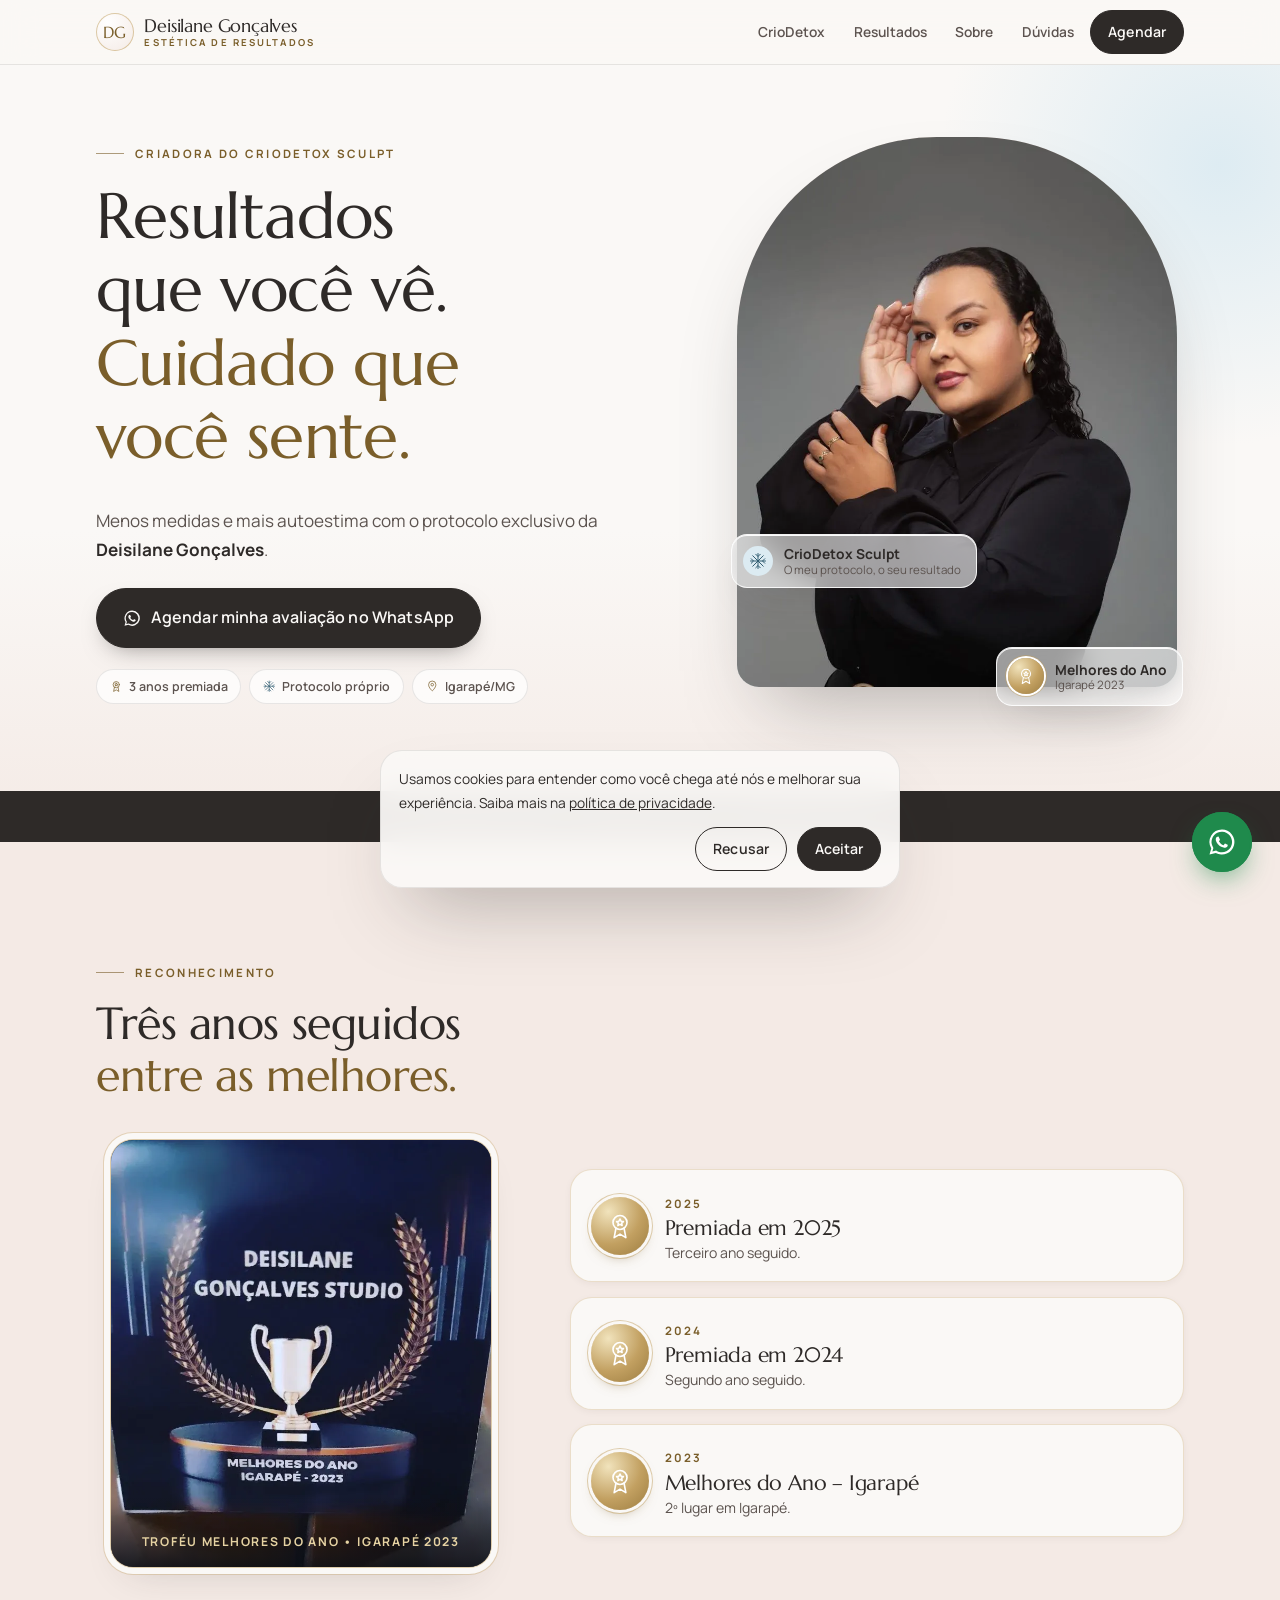
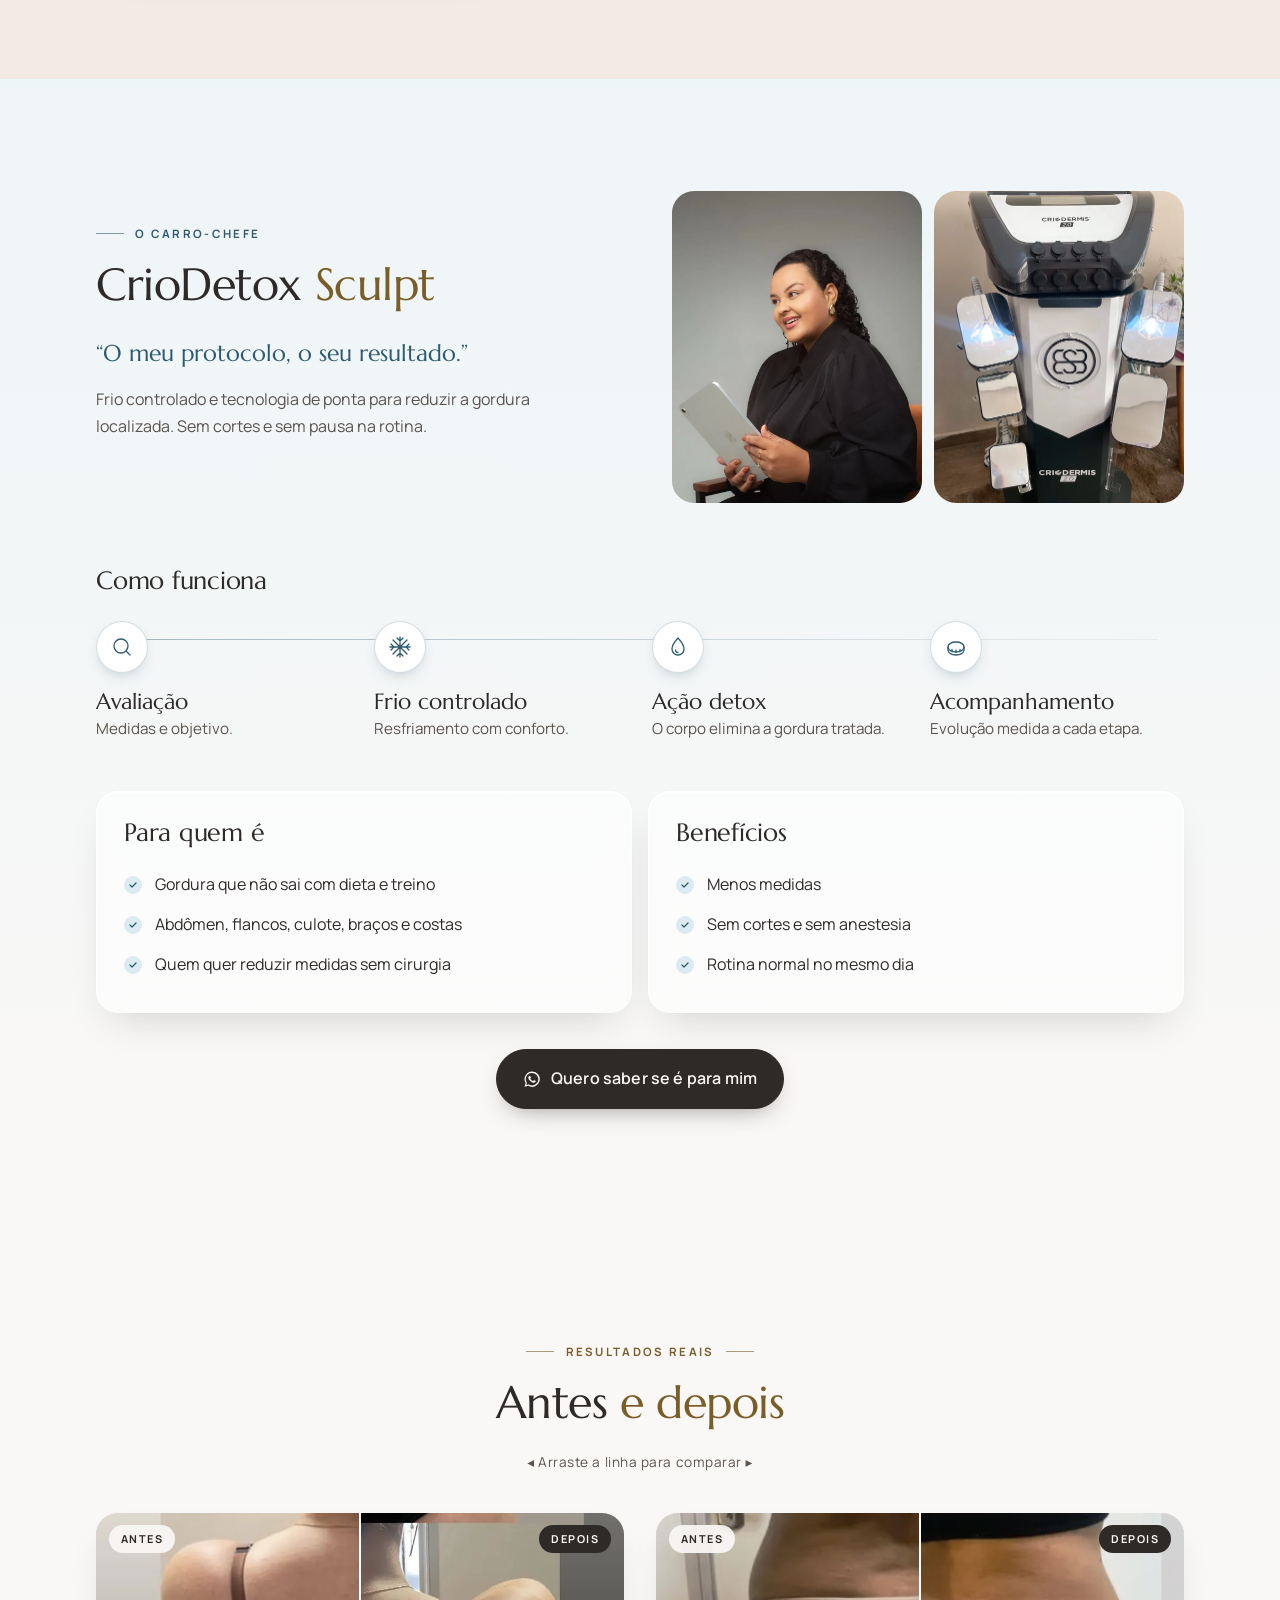
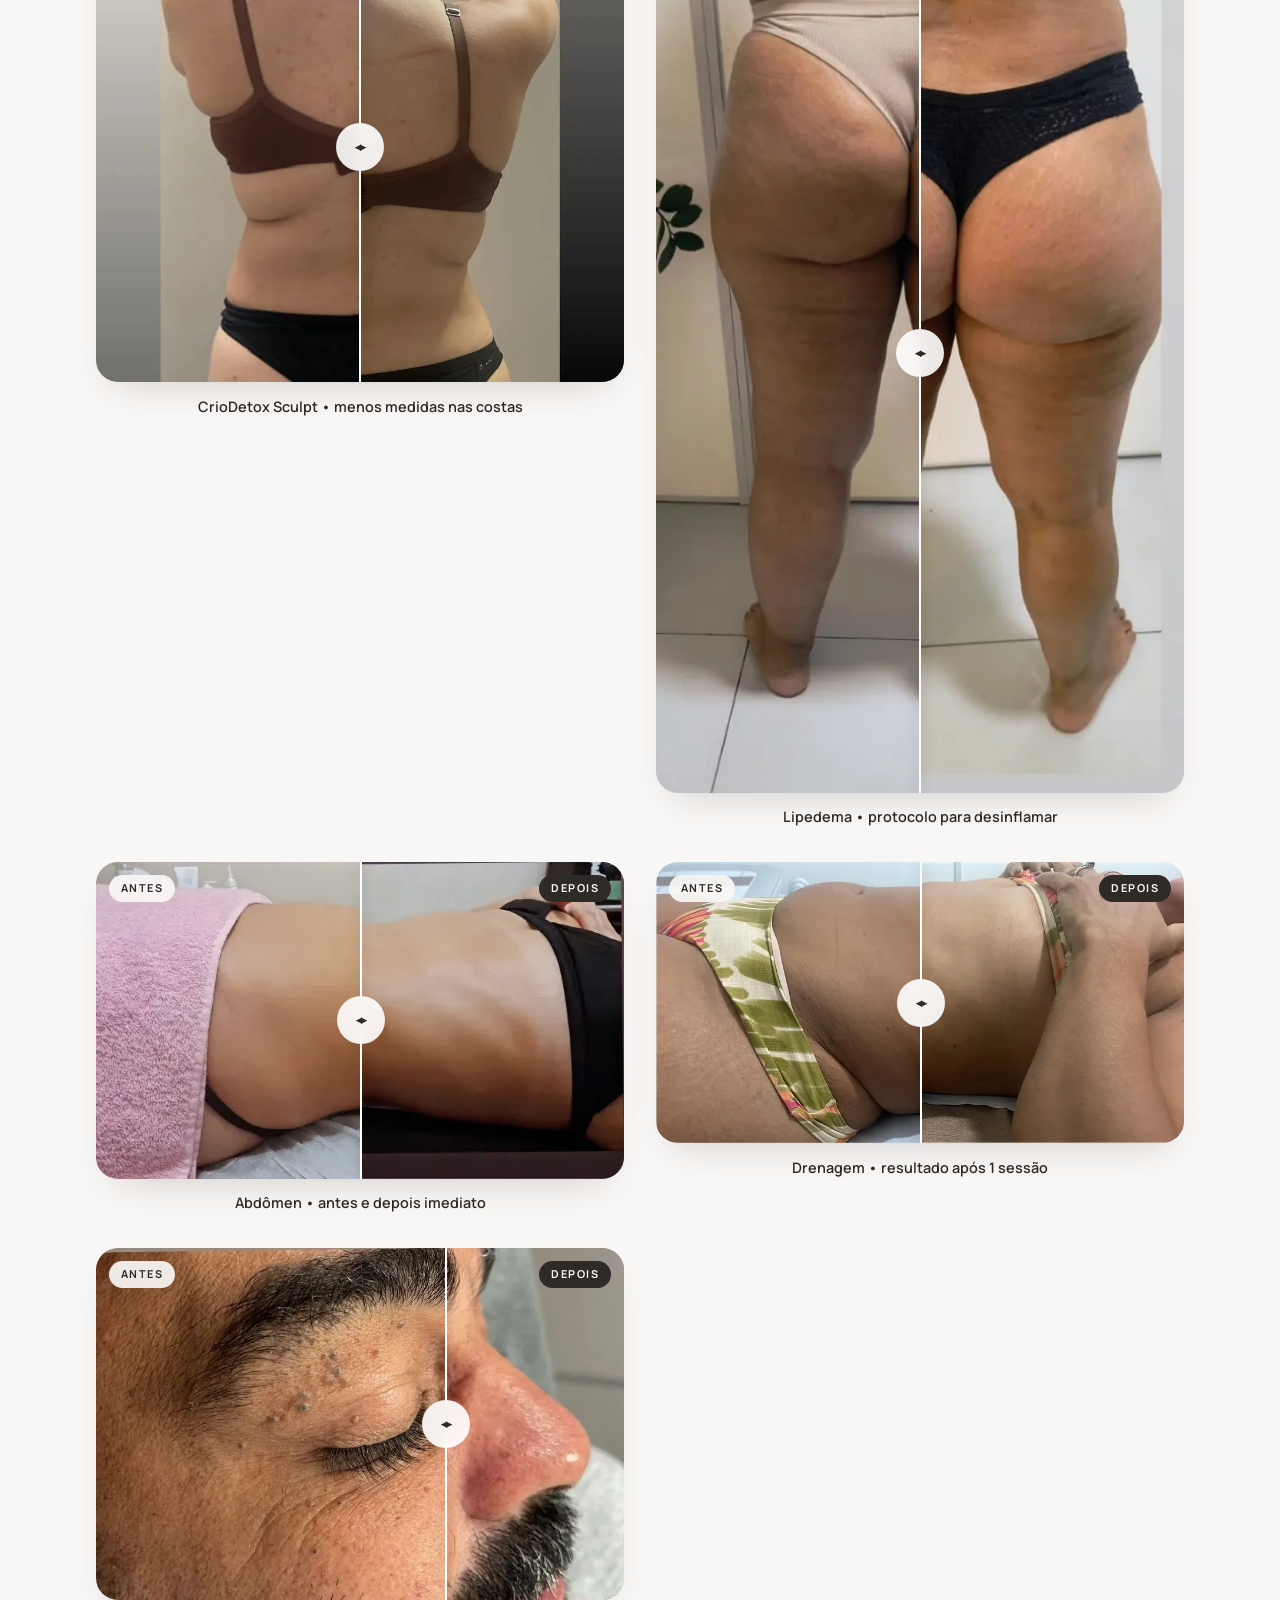
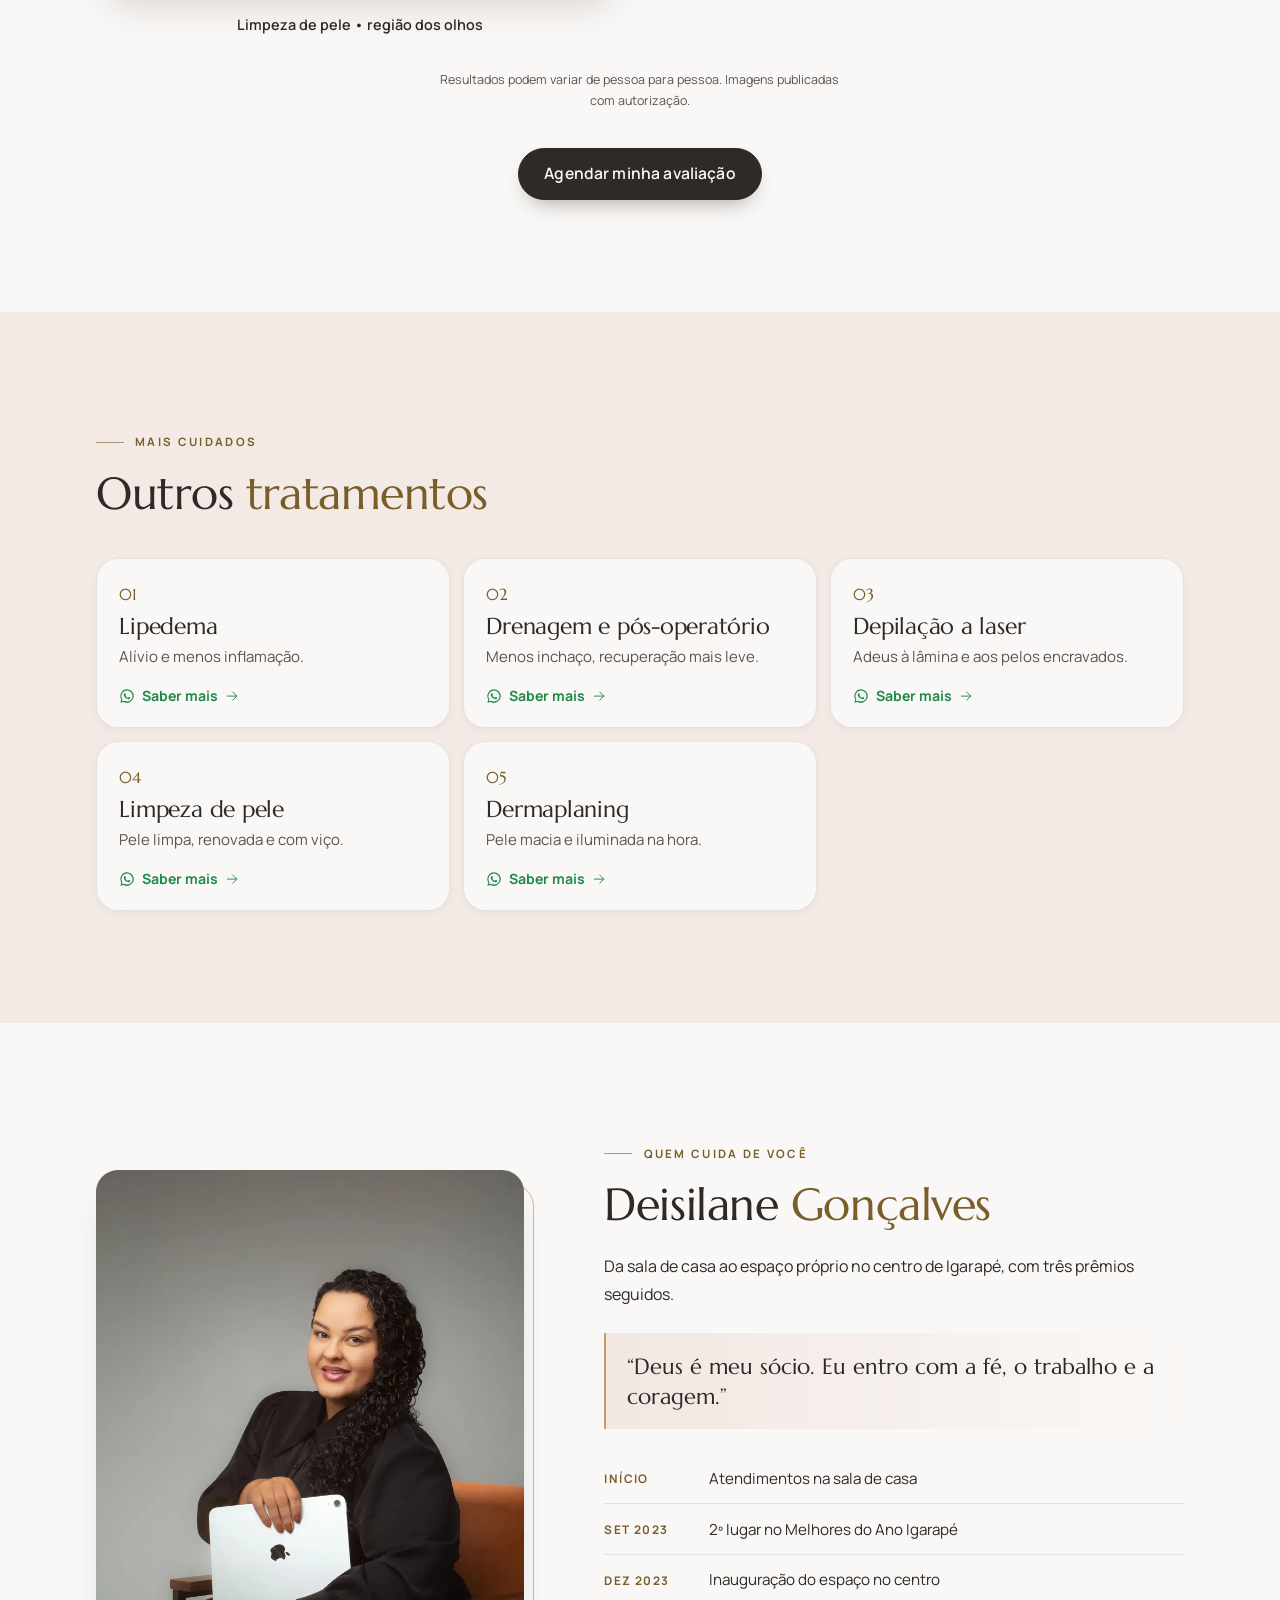
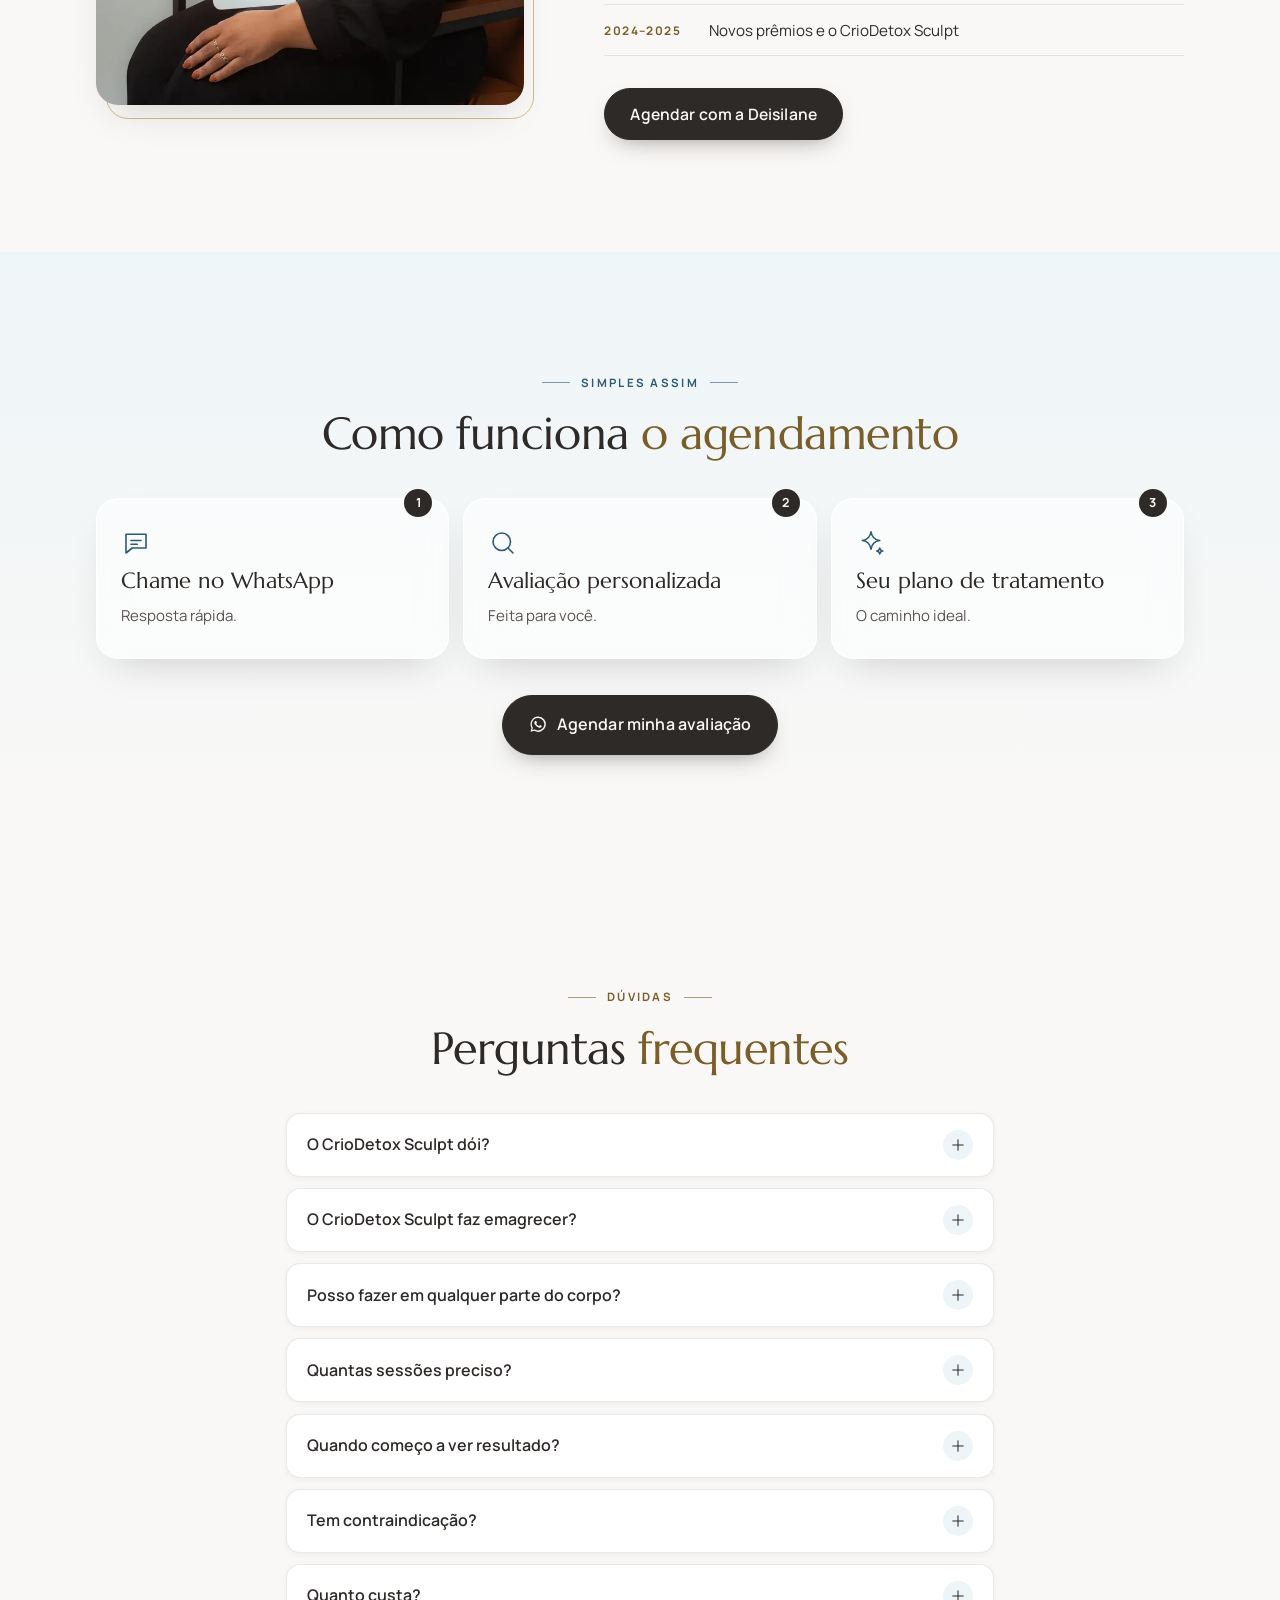
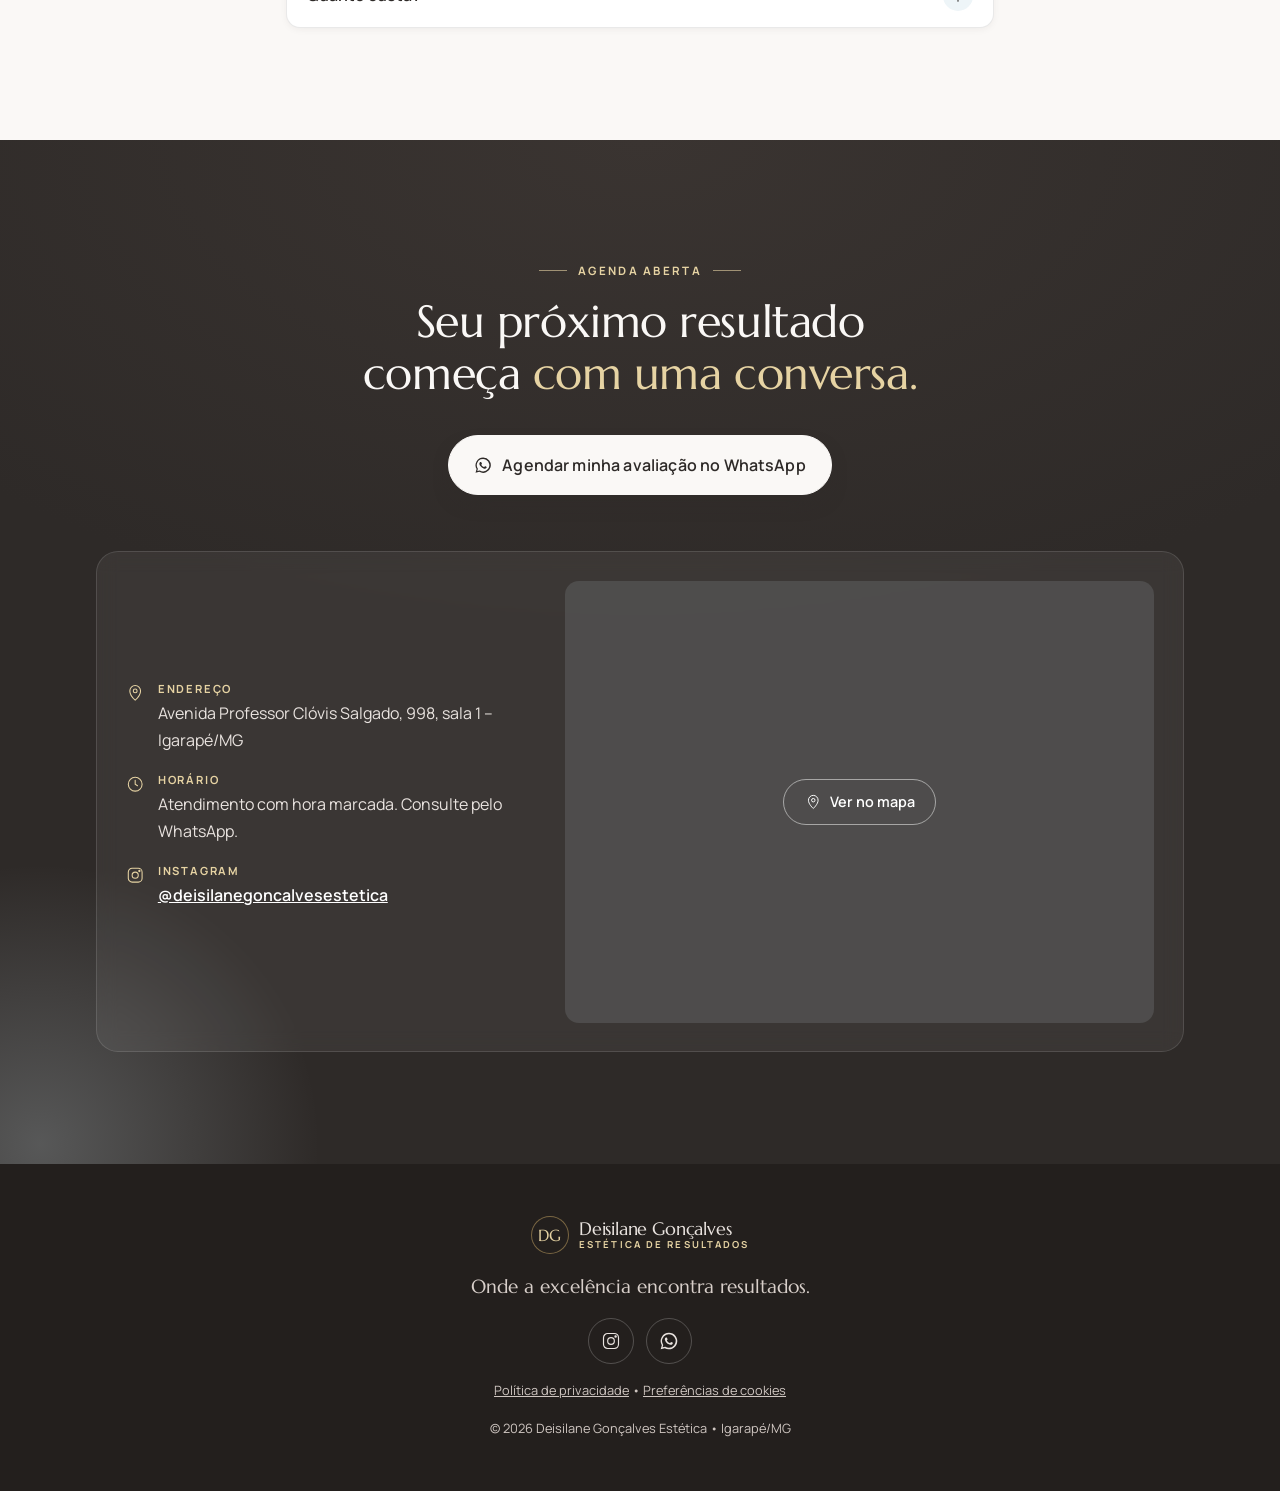
==== index.html @ 3ce6244d "Remove o título Dra. e deixa só o nome Co-Authored-By: Claude Opus 5.5 <noreply@anthropic.com>" ====
<!doctype html>
<html lang="pt-BR">
<head>
  <meta charset="utf-8">
  <meta name="viewport" content="width=device-width, initial-scale=1, viewport-fit=cover">
  <title>Deisilane Gonçalves | Estética em Igarapé/MG – CrioDetox Sculpt</title>
  <meta name="description" content="CrioDetox Sculpt em Igarapé/MG: redução de medidas e gordura localizada com a Deisilane Gonçalves, criadora do protocolo e premiada em 2023, 2024 e 2025. Agende sua avaliação pelo WhatsApp.">
  <meta name="theme-color" content="#FAF8F6">
  <link rel="canonical" href="https://davidv1010.github.io/site-dra-deisilane-goncalves/">

  <!-- Open Graph (prévia no Instagram/WhatsApp) -->
  <meta property="og:type" content="website">
  <meta property="og:locale" content="pt_BR">
  <meta property="og:site_name" content="Deisilane Gonçalves | Estética de Resultados">
  <meta property="og:title" content="Deisilane Gonçalves | Estética de Resultados">
  <meta property="og:description" content="Onde a excelência encontra resultados. Criadora do CrioDetox Sculpt, premiada em 2023, 2024 e 2025. Atendimento em Igarapé/MG.">
  <meta property="og:url" content="https://davidv1010.github.io/site-dra-deisilane-goncalves/">
  <meta property="og:image" content="https://davidv1010.github.io/site-dra-deisilane-goncalves/assets/img/og-image.jpg">
  <meta property="og:image:width" content="1200">
  <meta property="og:image:height" content="630">
  <meta name="twitter:card" content="summary_large_image">

  <link rel="icon" href="assets/img/favicon.svg" type="image/svg+xml">
  <link rel="preload" as="image" href="assets/img/dra-deisilane-hero.webp?v=2" fetchpriority="high">

  <link rel="preconnect" href="https://fonts.googleapis.com">
  <link rel="preconnect" href="https://fonts.gstatic.com" crossorigin>
  <link href="https://fonts.googleapis.com/css2?family=Marcellus&family=Manrope:wght@400;500;600;700&display=swap" rel="stylesheet">
  <link rel="stylesheet" href="assets/css/style.css?v=9">

  <!-- Schema local (confirme CEP e horário) -->
  <script type="application/ld+json">
  {
    "@context": "https://schema.org",
    "@type": "BeautySalon",
    "name": "Deisilane Gonçalves | Estética de Resultados",
    "description": "Onde a excelência encontra resultados. Estética corporal e facial em Igarapé/MG, criadora do protocolo CrioDetox Sculpt para gordura localizada e redução de medidas.",
    "url": "https://davidv1010.github.io/site-dra-deisilane-goncalves/",
    "image": "https://davidv1010.github.io/site-dra-deisilane-goncalves/assets/img/og-image.jpg",
    "telephone": "+55-31-99236-3511",
    "priceRange": "$$",
    "address": {
      "@type": "PostalAddress",
      "streetAddress": "Avenida Professor Clóvis Salgado, 998, sala 1",
      "addressLocality": "Igarapé",
      "addressRegion": "MG",
      "postalCode": "[00000-000]",
      "addressCountry": "BR"
    },
    "openingHoursSpecification": [
      { "@type": "OpeningHoursSpecification", "dayOfWeek": ["Monday","Tuesday","Wednesday","Thursday","Friday"], "opens": "09:00", "closes": "19:00" },
      { "@type": "OpeningHoursSpecification", "dayOfWeek": "Saturday", "opens": "09:00", "closes": "13:00" }
    ],
    "award": ["Melhores do Ano Igarapé 2023 – 2º lugar"],
    "founder": { "@type": "Person", "name": "Deisilane Gonçalves" },
    "sameAs": ["https://www.instagram.com/deisilanegoncalvesestetica/"]
  }
  </script>

  <script src="assets/js/config.js?v=9" defer></script>
  <script src="assets/js/main.js?v=9" defer></script>
  <script src="assets/js/motion.js?v=9" defer></script>
</head>
<body>
<a class="skip" href="#conteudo">Pular para o conteúdo</a>

<header class="topbar">
  <div class="wrap topbar__in">
    <a href="#topo" class="logo" aria-label="Deisilane Gonçalves, início">
      <span class="logo__mark" aria-hidden="true">DG</span>
      <span class="logo__txt">
        <span class="logo__name">Deisilane Gonçalves</span>
        <span class="logo__tag">Estética de Resultados</span>
      </span>
    </a>
    <nav class="topnav" aria-label="Seções">
      <a href="#criodetox">CrioDetox</a>
      <a href="#resultados">Resultados</a>
      <a href="#sobre">Sobre</a>
      <a href="#faq">Dúvidas</a>
    </nav>
    <a class="btn btn--sm" href="#" data-wa="hero">Agendar</a>
  </div>
</header>

<main id="conteudo">

  <!-- 1. HERO -->
  <section class="hero" id="topo">
    <div class="frost-glow" aria-hidden="true"></div>
    <div class="sparkles" aria-hidden="true"><i></i><i></i><i></i><i></i><i></i></div>
    <div class="wrap hero__grid">
      <div class="hero__text">
        <p class="eyebrow"><span class="eyebrow__line"></span>Criadora do CrioDetox Sculpt</p>
        <h1>Resultados que você vê. <em>Cuidado que você sente.</em></h1>
        <p class="lead">Menos medidas e mais autoestima com o protocolo exclusivo da <strong>Deisilane Gonçalves</strong>.</p>
        <a class="btn btn--lg btn--shine" href="#" data-wa="hero">
          <svg class="ico" aria-hidden="true"><use href="#i-wa"/></svg>
          Agendar minha avaliação no WhatsApp
        </a>
        <ul class="trust">
          <li><svg class="ico" aria-hidden="true"><use href="#i-award"/></svg>3 anos premiada</li>
          <li><svg class="ico" aria-hidden="true"><use href="#i-snow"/></svg>Protocolo próprio</li>
          <li><svg class="ico" aria-hidden="true"><use href="#i-pin"/></svg>Igarapé/MG</li>
        </ul>
      </div>
      <div class="hero__media">
        <figure class="photo photo--hero">
          <img src="assets/img/dra-deisilane-hero.webp?v=2" alt="Retrato profissional da Deisilane Gonçalves" width="853" height="1066" fetchpriority="high">
        </figure>
        <div class="badge badge--ice glass">
          <svg class="ico" aria-hidden="true"><use href="#i-snow"/></svg>
          <span><strong>CrioDetox Sculpt</strong><small>O meu protocolo, o seu resultado</small></span>
        </div>
        <div class="badge badge--gold glass">
          <span class="seal seal--sm"><svg aria-hidden="true"><use href="#i-award"/></svg></span>
          <span><strong>Melhores do Ano</strong><small>Igarapé 2023</small></span>
        </div>
      </div>
    </div>
    <div class="seals" aria-label="Prêmios">
      <div class="wrap seals__in">
        <span class="seal-mini"><svg class="ico" aria-hidden="true"><use href="#i-award"/></svg>Premiada 2025</span>
        <span class="dot" aria-hidden="true">✦</span>
        <span class="seal-mini"><svg class="ico" aria-hidden="true"><use href="#i-award"/></svg>Premiada 2024</span>
        <span class="dot" aria-hidden="true">✦</span>
        <span class="seal-mini"><svg class="ico" aria-hidden="true"><use href="#i-award"/></svg>Premiada 2023</span>
      </div>
    </div>
  </section>

  <!-- 2. PRÊMIOS E NÚMEROS -->
  <section class="section section--nude" id="premios">
    <div class="wrap">
      <header class="sec-head reveal">
        <p class="eyebrow"><span class="eyebrow__line"></span>Reconhecimento</p>
        <h2>Três anos seguidos <em>entre as melhores.</em></h2>
      </header>
      <div class="awards-wrap">
        <figure class="photo photo--award reveal">
          <img src="assets/img/premio-melhores-do-ano-2023.webp" alt="Troféu Melhores do Ano Igarapé 2023 do Deisilane Gonçalves Studio" width="720" height="809" loading="lazy">
          <figcaption>Troféu Melhores do Ano • Igarapé 2023</figcaption>
        </figure>
        <div class="awards" data-render="premios"></div>
      </div>
    </div>
  </section>

  <!-- 3. CRIODETOX SCULPT -->
  <section class="section section--ice" id="criodetox">
    <div class="sparkles sparkles--soft" aria-hidden="true"><i></i><i></i><i></i></div>
    <div class="wrap">
      <div class="crio-intro">
        <header class="sec-head reveal">
          <p class="eyebrow eyebrow--ice"><span class="eyebrow__line"></span>O carro-chefe</p>
          <h2>CrioDetox <em>Sculpt</em></h2>
          <p class="quote-line">“O meu protocolo, o seu resultado.”</p>
          <p>Frio controlado e tecnologia de ponta para reduzir a gordura localizada. Sem cortes e sem pausa na rotina.</p>
        </header>
        <div class="photo-pair">
          <figure class="photo reveal">
            <img src="assets/img/dra-deisilane-tablet.webp" alt="Deisilane Gonçalves sorrindo, com um tablet nas mãos" width="853" height="1066" loading="lazy">
          </figure>
          <figure class="photo photo--offset reveal">
            <img src="assets/img/criodermis.webp" alt="Equipamento de criolipólise Criodermis 2.0 usado no CrioDetox Sculpt" width="1000" height="1250" loading="lazy">
          </figure>
        </div>
      </div>

      <h3 class="h3 reveal">Como funciona</h3>
      <ol class="timeline">
        <li class="reveal"><span class="timeline__ico"><svg aria-hidden="true"><use href="#i-search"/></svg></span><div><strong>Avaliação</strong><p>Medidas e objetivo.</p></div></li>
        <li class="reveal"><span class="timeline__ico"><svg aria-hidden="true"><use href="#i-snow"/></svg></span><div><strong>Frio controlado</strong><p>Resfriamento com conforto.</p></div></li>
        <li class="reveal"><span class="timeline__ico"><svg aria-hidden="true"><use href="#i-drop"/></svg></span><div><strong>Ação detox</strong><p>O corpo elimina a gordura tratada.</p></div></li>
        <li class="reveal"><span class="timeline__ico"><svg aria-hidden="true"><use href="#i-ruler"/></svg></span><div><strong>Acompanhamento</strong><p>Evolução medida a cada etapa.</p></div></li>
      </ol>

      <div class="two-col">
        <div class="glass card reveal">
          <h3 class="h3">Para quem é</h3>
          <ul class="checks">
            <li>Gordura que não sai com dieta e treino</li>
            <li>Abdômen, flancos, culote, braços e costas</li>
            <li>Quem quer reduzir medidas sem cirurgia</li>
          </ul>
        </div>
        <div class="glass card reveal">
          <h3 class="h3">Benefícios</h3>
          <ul class="checks">
            <li>Menos medidas</li>
            <li>Sem cortes e sem anestesia</li>
            <li>Rotina normal no mesmo dia</li>
          </ul>
        </div>
      </div>

      <div class="center reveal">
        <a class="btn btn--lg" href="#" data-wa="crio">
          <svg class="ico" aria-hidden="true"><use href="#i-wa"/></svg>
          Quero saber se é para mim
        </a>
      </div>
    </div>
  </section>

  <!-- 4. ANTES E DEPOIS -->
  <section class="section" id="resultados">
    <div class="wrap">
      <header class="sec-head sec-head--center reveal">
        <p class="eyebrow"><span class="eyebrow__line"></span>Resultados reais<span class="eyebrow__line"></span></p>
        <h2>Antes <em>e depois</em></h2>
        <p class="hint"><span aria-hidden="true">◂</span> Arraste a linha para comparar <span aria-hidden="true">▸</span></p>
      </header>
      <div class="ba-list" data-render="antesDepois"></div>
      <p class="disclaimer">Resultados podem variar de pessoa para pessoa. Imagens publicadas com autorização.</p>
      <div class="center reveal">
        <a class="btn" href="#" data-wa="antesdepois">Agendar minha avaliação</a>
      </div>
    </div>
  </section>

  <!-- 5. OUTROS TRATAMENTOS -->
  <section class="section section--nude" id="tratamentos">
    <div class="wrap">
      <header class="sec-head reveal">
        <p class="eyebrow"><span class="eyebrow__line"></span>Mais cuidados</p>
        <h2>Outros <em>tratamentos</em></h2>
      </header>
      <div class="treat" data-render="tratamentos"></div>
    </div>
  </section>

  <!-- 6. SOBRE -->
  <section class="section" id="sobre">
    <div class="wrap about">
      <figure class="photo photo--portrait photo--framed reveal">
        <img src="assets/img/dra-deisilane-poltrona.webp" alt="Deisilane Gonçalves sentada em uma poltrona, sorrindo" width="800" height="1067" loading="lazy">
      </figure>
      <div class="reveal">
        <p class="eyebrow"><span class="eyebrow__line"></span>Quem cuida de você</p>
        <h2>Deisilane <em>Gonçalves</em></h2>
        <p>Da sala de casa ao espaço próprio no centro de Igarapé, com três prêmios seguidos.</p>
        <blockquote class="pull">“Deus é meu sócio. Eu entro com a fé, o trabalho e a coragem.”</blockquote>
        <ol class="milestones">
          <li><b>Início</b>Atendimentos na sala de casa</li>
          <li><b>Set 2023</b>2º lugar no Melhores do Ano Igarapé</li>
          <li><b>Dez 2023</b>Inauguração do espaço no centro</li>
          <li><b>2024–2025</b>Novos prêmios e o CrioDetox Sculpt</li>
        </ol>
        <a class="btn" href="#" data-wa="sobre">Agendar com a Deisilane</a>
      </div>
    </div>
  </section>

  <!-- 7. DEPOIMENTOS (fica oculto até você preencher em config.js) -->
  <section class="section section--nude" id="depoimentos" data-hide-if-empty="depoimentos">
    <div class="wrap">
      <header class="sec-head reveal">
        <p class="eyebrow"><span class="eyebrow__line"></span>Quem já viveu</p>
        <h2>O que dizem <em>as clientes</em></h2>
      </header>
      <div class="testi" data-render="depoimentos"></div>
      <div class="center reveal">
        <a class="btn" href="#" data-wa="depoimentos">Agendar minha avaliação</a>
      </div>
    </div>
  </section>

  <!-- 8. COMO AGENDAR -->
  <section class="section section--ice" id="agendamento">
    <div class="wrap">
      <header class="sec-head sec-head--center reveal">
        <p class="eyebrow eyebrow--ice"><span class="eyebrow__line"></span>Simples assim<span class="eyebrow__line"></span></p>
        <h2>Como funciona <em>o agendamento</em></h2>
      </header>
      <ol class="flow">
        <li class="glass reveal"><span class="flow__n">1</span><svg class="ico-lg" aria-hidden="true"><use href="#i-chat"/></svg><strong>Chame no WhatsApp</strong><p>Resposta rápida.</p></li>
        <li class="glass reveal"><span class="flow__n">2</span><svg class="ico-lg" aria-hidden="true"><use href="#i-search"/></svg><strong>Avaliação personalizada</strong><p>Feita para você.</p></li>
        <li class="glass reveal"><span class="flow__n">3</span><svg class="ico-lg" aria-hidden="true"><use href="#i-spark"/></svg><strong>Seu plano de tratamento</strong><p>O caminho ideal.</p></li>
      </ol>
      <div class="center reveal">
        <a class="btn btn--lg" href="#" data-wa="passos">
          <svg class="ico" aria-hidden="true"><use href="#i-wa"/></svg>
          Agendar minha avaliação
        </a>
      </div>
    </div>
  </section>

  <!-- 9. FAQ -->
  <section class="section" id="faq">
    <div class="wrap wrap--narrow">
      <header class="sec-head sec-head--center reveal">
        <p class="eyebrow"><span class="eyebrow__line"></span>Dúvidas<span class="eyebrow__line"></span></p>
        <h2>Perguntas <em>frequentes</em></h2>
      </header>
      <div class="faq" data-render="faq"></div>
    </div>
  </section>

  <!-- 10. CTA FINAL + LOCALIZAÇÃO -->
  <section class="section final" id="contato">
    <div class="frost-glow frost-glow--2" aria-hidden="true"></div>
    <div class="sparkles" aria-hidden="true"><i></i><i></i><i></i><i></i></div>
    <div class="wrap">
      <header class="sec-head sec-head--center reveal">
        <p class="eyebrow eyebrow--light"><span class="eyebrow__line"></span>Agenda aberta<span class="eyebrow__line"></span></p>
        <h2>Seu próximo resultado começa <em>com uma conversa.</em></h2>
      </header>
      <div class="center reveal">
        <a class="btn btn--lg btn--light btn--shine" href="#" data-wa="final">
          <svg class="ico" aria-hidden="true"><use href="#i-wa"/></svg>
          Agendar minha avaliação no WhatsApp
        </a>
      </div>
      <div class="loc reveal">
        <div class="loc__info">
          <p><svg class="ico" aria-hidden="true"><use href="#i-pin"/></svg><span><b>Endereço</b><span data-text="endereco"></span></span></p>
          <p><svg class="ico" aria-hidden="true"><use href="#i-clock"/></svg><span><b>Horário</b><span data-text="horario"></span></span></p>
          <p><svg class="ico" aria-hidden="true"><use href="#i-ig"/></svg><span><b>Instagram</b><a data-href="instagram" data-text="instagramHandle" target="_blank" rel="noopener"></a></span></p>
        </div>
        <div class="map" data-map>
          <button type="button" class="map__load"><svg class="ico" aria-hidden="true"><use href="#i-pin"/></svg>Ver no mapa</button>
        </div>
      </div>
    </div>
  </section>
</main>

<!-- 11. RODAPÉ -->
<footer class="footer">
  <div class="wrap footer__in">
    <div class="logo logo--footer">
      <span class="logo__mark" aria-hidden="true">DG</span>
      <span class="logo__txt">
        <span class="logo__name">Deisilane Gonçalves</span>
        <span class="logo__tag">Estética de Resultados</span>
      </span>
    </div>
    <p class="footer__slogan">Onde a excelência encontra resultados.</p>
    <nav class="footer__social" aria-label="Redes sociais">
      <a data-href="instagram" target="_blank" rel="noopener" aria-label="Instagram"><svg class="ico" aria-hidden="true"><use href="#i-ig"/></svg></a>
      <a href="#" data-wa="final" aria-label="WhatsApp"><svg class="ico" aria-hidden="true"><use href="#i-wa"/></svg></a>
    </nav>
    <p class="footer__legal" data-hide-placeholder>CNPJ <span data-text="cnpj"></span> • <span data-text="registroProfissional"></span></p>
    <p class="footer__legal"><a href="privacidade.html">Política de privacidade</a> • <button type="button" class="linklike" data-cookie-reopen>Preferências de cookies</button></p>
    <p class="footer__legal">© <span data-year></span> Deisilane Gonçalves Estética • Igarapé/MG</p>
  </div>
</footer>

<!-- WhatsApp flutuante -->
<a class="wa-float" href="#" data-wa="flutuante" aria-label="Agendar avaliação pelo WhatsApp">
  <svg aria-hidden="true"><use href="#i-wa"/></svg>
</a>

<!-- Banner de cookies -->
<div class="cookie" role="dialog" aria-live="polite" aria-label="Aviso de cookies" hidden>
  <p>Usamos cookies para entender como você chega até nós e melhorar sua experiência. Saiba mais na <a href="privacidade.html">política de privacidade</a>.</p>
  <div class="cookie__btns">
    <button type="button" class="btn btn--ghost btn--sm" data-cookie="reject">Recusar</button>
    <button type="button" class="btn btn--sm" data-cookie="accept">Aceitar</button>
  </div>
</div>

<!-- Ícones (linha fina) -->
<svg width="0" height="0" style="position:absolute" aria-hidden="true">
  <symbol id="i-wa" viewBox="0 0 24 24"><path fill="currentColor" d="M12 2a10 10 0 0 0-8.6 15.1L2 22l5-1.3A10 10 0 1 0 12 2Zm0 18.2c-1.6 0-3.1-.4-4.4-1.2l-.3-.2-3 .8.8-2.9-.2-.3A8.2 8.2 0 1 1 12 20.2Zm4.5-6.1c-.2-.1-1.5-.7-1.7-.8-.2-.1-.4-.1-.6.1l-.8 1c-.1.2-.3.2-.5.1a6.7 6.7 0 0 1-3.3-2.9c-.3-.4.2-.4.7-1.3.1-.2 0-.3 0-.4l-.8-1.8c-.2-.5-.4-.4-.6-.4h-.5c-.2 0-.4.1-.6.3-.2.2-.8.8-.8 2s.8 2.3.9 2.5c.1.2 1.6 2.5 4 3.5 1.5.6 2 .7 2.8.6.4-.1 1.5-.6 1.7-1.2.2-.6.2-1.1.1-1.2l-.5-.3Z"/></symbol>
  <symbol id="i-award" viewBox="0 0 24 24" fill="none" stroke="currentColor" stroke-width="1.4" stroke-linecap="round" stroke-linejoin="round"><circle cx="12" cy="9" r="6"/><path d="m8.5 14 -1.5 8 5-3 5 3-1.5-8"/><path d="m12 6 .9 1.9 2 .3-1.5 1.4.4 2-1.8-1-1.8 1 .4-2-1.5-1.4 2-.3Z"/></symbol>
  <symbol id="i-search" viewBox="0 0 24 24" fill="none" stroke="currentColor" stroke-width="1.3" stroke-linecap="round"><circle cx="11" cy="11" r="7"/><path d="m20 20-4-4"/></symbol>
  <symbol id="i-snow" viewBox="0 0 24 24" fill="none" stroke="currentColor" stroke-width="1.3" stroke-linecap="round"><path d="M12 2v20M2 12h20M5 5l14 14M19 5 5 19M9 3l3 3 3-3M9 21l3-3 3 3M3 9l3 3-3 3M21 9l-3 3 3 3"/></symbol>
  <symbol id="i-drop" viewBox="0 0 24 24" fill="none" stroke="currentColor" stroke-width="1.3" stroke-linejoin="round"><path d="M12 3s6 6.5 6 11a6 6 0 0 1-12 0c0-4.5 6-11 6-11Z"/><path d="M9.5 15a2.5 2.5 0 0 0 2.5 2.5" stroke-linecap="round"/></symbol>
  <symbol id="i-ruler" viewBox="0 0 24 24" fill="none" stroke="currentColor" stroke-width="1.3" stroke-linecap="round"><path d="M4 12c0-3 3.6-5 8-5s8 2 8 5-3.6 5-8 5-8-2-8-5Z"/><path d="M4 12v3c0 3 3.6 5 8 5s8-2 8-5v-3M8 16.5v-2M12 17v-2M16 16.5v-2"/></symbol>
  <symbol id="i-chat" viewBox="0 0 24 24" fill="none" stroke="currentColor" stroke-width="1.3" stroke-linejoin="round"><path d="M4 5h16v11H9l-5 4V5Z"/><path d="M8 10h8M8 13h5" stroke-linecap="round"/></symbol>
  <symbol id="i-spark" viewBox="0 0 24 24" fill="none" stroke="currentColor" stroke-width="1.3" stroke-linejoin="round"><path d="M12 3c.6 4.4 2.6 6.4 7 7-4.4.6-6.4 2.6-7 7-.6-4.4-2.6-6.4-7-7 4.4-.6 6.4-2.6 7-7Z"/><path d="M19 16c.2 1.5.9 2.2 2.4 2.4-1.5.2-2.2.9-2.4 2.4-.2-1.5-.9-2.2-2.4-2.4 1.5-.2 2.2-.9 2.4-2.4Z"/></symbol>
  <symbol id="i-pin" viewBox="0 0 24 24" fill="none" stroke="currentColor" stroke-width="1.4"><path d="M12 21s7-6.2 7-12a7 7 0 0 0-14 0c0 5.8 7 12 7 12Z"/><circle cx="12" cy="9" r="2.5"/></symbol>
  <symbol id="i-clock" viewBox="0 0 24 24" fill="none" stroke="currentColor" stroke-width="1.4" stroke-linecap="round"><circle cx="12" cy="12" r="9"/><path d="M12 7v5l3 2"/></symbol>
  <symbol id="i-ig" viewBox="0 0 24 24" fill="none" stroke="currentColor" stroke-width="1.4"><rect x="3" y="3" width="18" height="18" rx="5"/><circle cx="12" cy="12" r="4"/><circle cx="17.5" cy="6.5" r=".8" fill="currentColor"/></symbol>
  <symbol id="i-plus" viewBox="0 0 24 24" fill="none" stroke="currentColor" stroke-width="1.4" stroke-linecap="round"><path d="M12 5v14M5 12h14"/></symbol>
  <symbol id="i-arrow" viewBox="0 0 24 24" fill="none" stroke="currentColor" stroke-width="1.4" stroke-linecap="round" stroke-linejoin="round"><path d="M5 12h14M13 6l6 6-6 6"/></symbol>
</svg>
</body>
</html>
---- assets/css/style.css ----
/* =========================================================
   Dra. Deisilane Gonçalves | Estética de Resultados
   Identidade "Gelo e Brilho" — mobile-first
   ========================================================= */

:root {
  --perola: #FAF8F6;
  --branco: #FFFFFF;
  --nude: #EAD7CF;
  --nude-soft: #F4EAE5;
  --gelo: #DCEBF2;
  --gelo-soft: #EEF5F8;
  --gelo-texto: #2F5B70;      /* azul escurecido p/ texto (AA) */
  --ouro: #C2A061;
  --ouro-claro: #E6D3A3;
  --ouro-texto: #7A5E2A;      /* dourado escurecido p/ texto (AA) */
  --texto: #2E2A28;
  --texto-suave: #5C534F;
  --linha: rgba(46, 42, 40, .10);
  --wa: #1F8A4C;

  --serif: "Marcellus", "Cormorant Garamond", Georgia, serif;
  --sans: "Manrope", "Inter", system-ui, -apple-system, "Segoe UI", sans-serif;

  --r: 22px;
  --r-sm: 14px;
  --gutter: 20px;
  --ease: cubic-bezier(.22, 1, .36, 1);
  --shadow-sm: 0 2px 8px -2px rgba(46, 42, 40, .08);
  --shadow: 0 18px 40px -18px rgba(46, 42, 40, .22);
  --shadow-lg: 0 40px 80px -30px rgba(46, 42, 40, .35);
}

*, *::before, *::after { box-sizing: border-box; }
html { scroll-behavior: smooth; scroll-padding-top: 76px; -webkit-text-size-adjust: 100%; }
body {
  margin: 0;
  background: var(--perola);
  color: var(--texto);
  font: 400 1rem/1.7 var(--sans);
  -webkit-font-smoothing: antialiased;
  text-rendering: optimizeLegibility;
  overflow-x: hidden;
}
img { max-width: 100%; height: auto; display: block; }
a { color: inherit; }
::selection { background: var(--gelo); }
[hidden] { display: none !important; }

h1, h2, h3 { font-family: var(--serif); font-weight: 400; line-height: 1.15; margin: 0 0 .5em; letter-spacing: -.01em; text-wrap: balance; }
h1 { font-size: clamp(2.2rem, 9.4vw, 4rem); }
h2 { font-size: clamp(1.8rem, 7vw, 2.8rem); }
h1 em, h2 em { font-style: normal; font-weight: 400; color: var(--ouro-texto); }
h1 em { display: block; }
.h3 { font-family: var(--serif); font-size: 1.55rem; margin: 0 0 .7em; }
p { margin: 0 0 1em; }
strong { font-weight: 700; }

.wrap { width: 100%; max-width: 1160px; margin: 0 auto; padding: 0 var(--gutter); }
.wrap--narrow { max-width: 780px; }
.center { text-align: center; margin-top: 2.25rem; }

.skip { position: absolute; left: -999px; top: 8px; background: var(--texto); color: #fff; padding: 8px 14px; border-radius: 8px; z-index: 100; }
.skip:focus { left: 8px; }
:focus-visible { outline: 2px solid var(--texto); outline-offset: 3px; border-radius: 6px; }

.ico { width: 1.15em; height: 1.15em; flex: none; }
.ico-lg { width: 30px; height: 30px; color: var(--texto); }

/* ---------- Topo ---------- */
.topbar {
  position: sticky; top: 0; z-index: 40;
  background: rgba(250, 248, 246, .8);
  backdrop-filter: blur(16px) saturate(150%);
  -webkit-backdrop-filter: blur(16px) saturate(150%);
  border-bottom: 1px solid var(--linha);
}
.topbar__in { display: flex; align-items: center; justify-content: space-between; gap: 1rem; height: 64px; }
.logo { display: flex; align-items: center; gap: .65rem; text-decoration: none; min-width: 0; }
.logo__mark {
  flex: none; width: 38px; height: 38px; border-radius: 50%; display: grid; place-items: center;
  font: 400 1rem/1 var(--serif); letter-spacing: .02em; color: var(--ouro-texto);
  background: radial-gradient(circle at 30% 25%, #fff, var(--nude-soft));
  box-shadow: inset 0 0 0 1px rgba(194,160,97,.55);
}
.logo__txt { display: flex; flex-direction: column; line-height: 1.05; min-width: 0; }
.logo__name { font-family: var(--serif); font-size: 1.02rem; font-weight: 400; white-space: nowrap; letter-spacing: -.01em; }
.logo__tag { font-size: .6rem; letter-spacing: .22em; text-transform: uppercase; color: var(--ouro-texto); font-weight: 700; margin-top: 2px; }
.topnav { display: none; }

/* ---------- Botões ---------- */
.btn {
  position: relative; overflow: hidden;
  display: inline-flex; align-items: center; justify-content: center; gap: .6em;
  min-height: 52px; padding: 0 1.6em;
  background: var(--texto); color: var(--perola);
  border: 1px solid var(--texto); border-radius: 999px;
  font: 600 .98rem/1.2 var(--sans); letter-spacing: .01em; text-decoration: none; text-align: center;
  cursor: pointer;
  box-shadow: 0 10px 24px -12px rgba(46, 42, 40, .55);
  transition: transform .25s var(--ease), background .25s var(--ease), box-shadow .25s var(--ease);
  -webkit-tap-highlight-color: transparent;
}
.btn:hover { background: #46403C; box-shadow: 0 14px 30px -12px rgba(46, 42, 40, .6); }
.btn:active { transform: scale(.97); }
.btn--lg { min-height: 60px; font-size: 1rem; width: 100%; max-width: 440px; }
.btn--sm { min-height: 44px; padding: 0 1.2em; font-size: .88rem; box-shadow: none; flex: none; }
.btn--ghost { background: transparent; color: var(--texto); box-shadow: none; }
.btn--ghost:hover { background: rgba(46, 42, 40, .06); box-shadow: none; }
.btn--light { background: var(--perola); color: var(--texto); border-color: var(--perola); }
.btn--light:hover { background: #fff; }
/* brilho que atravessa o botão principal */
.btn--shine::after {
  content: ""; position: absolute; inset: 0;
  background: linear-gradient(110deg, transparent 35%, rgba(255,255,255,.28) 50%, transparent 65%);
  transform: translateX(-120%);
  animation: btnshine 5s var(--ease) 1.2s infinite;
}
@keyframes btnshine { 0%, 70% { transform: translateX(-120%); } 100% { transform: translateX(120%); } }
.linklike { background: none; border: 0; padding: 0; font: inherit; color: inherit; text-decoration: underline; cursor: pointer; }

/* ---------- Etiquetas ---------- */
.eyebrow {
  display: inline-flex; align-items: center; gap: .7rem;
  font-size: .72rem; font-weight: 700; letter-spacing: .2em; text-transform: uppercase;
  color: var(--ouro-texto); margin-bottom: 1rem;
}
.eyebrow__line { width: 28px; height: 1px; background: currentColor; opacity: .6; }
.eyebrow--ice { color: var(--gelo-texto); }
.eyebrow--light { color: var(--ouro-claro); }
.lead { font-size: 1.07rem; color: var(--texto-suave); max-width: 33em; }
.lead strong { color: var(--texto); }

/* ---------- Brilhos de gelo ---------- */
.frost-glow {
  position: absolute; top: -180px; right: -220px; width: 560px; height: 560px; pointer-events: none;
  background: radial-gradient(closest-side, rgba(220, 235, 242, .95), rgba(220, 235, 242, 0));
  z-index: 0;
}
.frost-glow--2 { top: auto; right: auto; bottom: -260px; left: -240px; opacity: .25; }
.sparkles { position: absolute; inset: 0; pointer-events: none; z-index: 0; }
.sparkles i {
  position: absolute; width: 10px; height: 10px; opacity: .0;
  background: radial-gradient(circle, #fff 0 20%, rgba(255,255,255,0) 70%);
  clip-path: polygon(50% 0, 60% 40%, 100% 50%, 60% 60%, 50% 100%, 40% 60%, 0 50%, 40% 40%);
  filter: drop-shadow(0 0 4px rgba(170, 205, 222, .9));
  animation: twinkle 6s ease-in-out infinite;
}
.sparkles i:nth-child(1) { top: 14%; left: 82%; animation-delay: .2s; }
.sparkles i:nth-child(2) { top: 38%; left: 92%; width: 7px; height: 7px; animation-delay: 1.8s; }
.sparkles i:nth-child(3) { top: 8%; left: 58%; width: 6px; height: 6px; animation-delay: 3.1s; }
.sparkles i:nth-child(4) { top: 62%; left: 6%; animation-delay: 2.4s; }
.sparkles i:nth-child(5) { top: 28%; left: 70%; width: 14px; height: 14px; animation-delay: 4.2s; }
.sparkles--soft i { filter: drop-shadow(0 0 3px rgba(150, 190, 210, .8)); }
@keyframes twinkle { 0%, 100% { opacity: 0; transform: scale(.6) rotate(0); } 50% { opacity: .95; transform: scale(1) rotate(45deg); } }

/* ---------- Hero ---------- */
.hero {
  position: relative; overflow: hidden; padding-top: 2.2rem;
  background: linear-gradient(180deg, var(--perola) 0%, var(--perola) 60%, var(--nude-soft) 100%);
}
.hero__grid { position: relative; z-index: 1; display: grid; gap: 2.4rem; padding-bottom: 3rem; }
.hero__text { display: flex; flex-direction: column; align-items: flex-start; }
.hero__text .btn--lg { margin-top: .4rem; }
.trust { list-style: none; padding: 0; margin: 1.3rem 0 0; display: flex; flex-wrap: wrap; gap: .5rem; }
.trust li {
  display: inline-flex; align-items: center; gap: .4rem;
  padding: .38rem .8rem; border-radius: 999px; font-size: .78rem; font-weight: 600; color: var(--texto-suave);
  background: rgba(255,255,255,.7); border: 1px solid var(--linha);
}
.trust .ico { color: var(--ouro-texto); width: 1em; height: 1em; }
.trust li:nth-child(2) .ico { color: var(--gelo-texto); }

.hero__media { position: relative; margin: 0 6px 1.5rem; width: calc(100% - 12px); max-width: 440px; justify-self: center; }
.badge {
  position: absolute; z-index: 2; display: flex; align-items: center; gap: .65rem;
  padding: .65rem .95rem .65rem .7rem; border-radius: 16px;
  font-size: .78rem; line-height: 1.25;
}
.badge strong { display: block; font-size: .86rem; }
.badge small { display: block; color: var(--texto-suave); font-size: .72rem; }
.badge--ice { left: -6px; bottom: 18%; }
.badge--ice > .ico { width: 30px; height: 30px; padding: 6px; border-radius: 50%; background: var(--gelo); color: var(--gelo-texto); }
.badge--gold { right: -6px; bottom: -1.2rem; }

/* ---------- Fotos ---------- */
.photo {
  position: relative; margin: 0; border-radius: var(--r); overflow: hidden;
  background: linear-gradient(160deg, var(--nude) 0%, var(--gelo) 100%);
  aspect-ratio: 4 / 5;
}
.photo:not(:has(img))::after {
  content: attr(data-label);
  position: absolute; inset: 0; display: grid; place-items: center; padding: 1.5rem; text-align: center;
  font: 600 .85rem/1.4 var(--sans); color: var(--texto-suave);
  border: 1.5px dashed rgba(46, 42, 40, .25); border-radius: inherit;
}
.photo img { width: 100%; height: 100%; object-fit: cover; }
.photo--hero { border-radius: 200px 200px var(--r) var(--r); box-shadow: var(--shadow-lg); }
.photo--award {
  aspect-ratio: auto; max-width: 380px; margin: 0 auto; background: #0f1724;
  box-shadow: 0 0 0 1px rgba(194,160,97,.5), 0 0 0 7px var(--perola), 0 0 0 8px rgba(194,160,97,.35), var(--shadow);
}
.photo--award figcaption {
  position: absolute; left: 0; right: 0; bottom: 0; padding: 2.2rem 1rem .9rem; text-align: center;
  font-size: .76rem; font-weight: 700; letter-spacing: .14em; text-transform: uppercase; color: var(--ouro-claro);
  background: linear-gradient(180deg, transparent, rgba(10,14,22,.85));
}
.photo-pair { display: grid; grid-template-columns: 1fr 1fr; gap: .8rem; margin: 2rem 0 3rem; }
.photo--offset { transform: translateY(1.5rem); }
.photo--portrait { aspect-ratio: 4 / 5; }
.photo--framed { overflow: visible; background: none; }
.photo--framed img { border-radius: var(--r); position: relative; z-index: 1; box-shadow: var(--shadow); }
.photo--framed::before {
  content: ""; position: absolute; inset: 14px -10px -14px 10px; border-radius: var(--r);
  border: 1px solid var(--ouro); opacity: .7;
}

/* ---------- Faixa de selos ---------- */
.seals { position: relative; z-index: 1; background: var(--texto); color: var(--perola); }
.seals__in { display: flex; flex-wrap: wrap; align-items: center; justify-content: center; gap: .3rem .55rem; padding-top: .95rem; padding-bottom: .95rem; }
.seal-mini { display: inline-flex; align-items: center; gap: .35em; font-size: .66rem; font-weight: 700; color: var(--ouro-claro); letter-spacing: .1em; text-transform: uppercase; white-space: nowrap; }
@media (min-width: 640px) { .seal-mini { font-size: .76rem; letter-spacing: .14em; } }
.seal-mini .ico { color: var(--ouro); }
.dot { color: var(--ouro); font-size: .7rem; }

/* ---------- Seções ---------- */
.section { position: relative; padding: 5rem 0; overflow: hidden; }
.section--nude { background: var(--nude-soft); }
.section--ice { background: linear-gradient(180deg, var(--gelo-soft), var(--perola)); }
.sec-head { max-width: 40rem; margin-bottom: 2.4rem; position: relative; z-index: 1; }
.sec-head p:last-child { color: var(--texto-suave); margin-bottom: 0; }
.sec-head--center { text-align: center; margin-left: auto; margin-right: auto; }
.quote-line { font-family: var(--serif); font-style: normal; font-size: 1.45rem; color: var(--gelo-texto) !important; margin-bottom: .8rem; }
.hint { font-size: .85rem; letter-spacing: .04em; }

/* Vidro fosco */
.glass {
  background: rgba(255, 255, 255, .6);
  backdrop-filter: blur(14px) saturate(140%);
  -webkit-backdrop-filter: blur(14px) saturate(140%);
  border: 1px solid rgba(255, 255, 255, .85);
  box-shadow: 0 1px 0 rgba(255,255,255,.95) inset, var(--shadow);
}
.card { padding: 1.7rem; border-radius: var(--r); }

/* ---------- Prêmios ---------- */
.awards-wrap { display: grid; gap: 2rem; align-items: center; }
.awards { display: grid; gap: .9rem; }
.award {
  display: grid; grid-template-columns: 58px 1fr; gap: 1rem; align-items: center;
  padding: 1.15rem 1.25rem; border-radius: var(--r); background: var(--perola);
  border: 1px solid rgba(194, 160, 97, .3); box-shadow: var(--shadow-sm);
}
.award h3 { font-size: 1.32rem; margin: 0 0 .1rem; }
.award p { margin: 0; font-size: .88rem; color: var(--texto-suave); line-height: 1.5; }
.award__year { font-size: .72rem; font-weight: 700; letter-spacing: .18em; color: var(--ouro-texto); }

.seal {
  position: relative; width: 58px; height: 58px; border-radius: 50%; display: grid; place-items: center;
  background: radial-gradient(circle at 30% 25%, #F1E3BC, var(--ouro) 55%, #9C7C40);
  color: #fff; overflow: hidden;
  box-shadow: 0 0 0 3px var(--perola), 0 0 0 4px rgba(194,160,97,.5), 0 6px 14px -6px rgba(122,94,42,.6);
}
.seal svg { width: 28px; height: 28px; }
.seal--sm { width: 36px; height: 36px; box-shadow: 0 0 0 2px #fff, 0 0 0 3px rgba(194,160,97,.5); }
.seal--sm svg { width: 18px; height: 18px; }
.seal::after {
  content: ""; position: absolute; inset: -40%;
  background: linear-gradient(115deg, transparent 40%, rgba(255,255,255,.8) 50%, transparent 60%);
  transform: translateX(-100%);
  animation: shine 4.5s var(--ease) infinite;
}
.award:nth-child(2) .seal::after { animation-delay: .6s; }
.award:nth-child(3) .seal::after { animation-delay: 1.2s; }
@keyframes shine { 0%, 60% { transform: translateX(-100%); } 100% { transform: translateX(100%); } }

.stats {
  display: grid; grid-template-columns: repeat(auto-fit, minmax(96px, 1fr)); gap: 0; margin: 3rem 0 0; text-align: center;
  border-top: 1px solid rgba(194,160,97,.35); border-bottom: 1px solid rgba(194,160,97,.35);
}
.stats div { padding: 1.4rem .4rem; }
.stats div + div { border-left: 1px solid rgba(194,160,97,.25); }
.stats dt { white-space: nowrap; font-family: var(--serif); font-size: clamp(1.6rem, 7vw, 3rem); font-weight: 400; line-height: 1; color: var(--texto); }
.stats dd { margin: .5rem 0 0; font-size: .76rem; color: var(--texto-suave); line-height: 1.35; }

/* ---------- CrioDetox: linha do tempo ---------- */
.timeline { list-style: none; padding: 0; margin: 0 0 2.5rem; position: relative; }
.timeline::before { content: ""; position: absolute; left: 25px; top: 26px; bottom: 26px; width: 1px; background: linear-gradient(var(--gelo-texto), rgba(47,91,112,.15)); opacity: .4; }
.timeline li { position: relative; display: grid; grid-template-columns: 52px 1fr; gap: 1rem; align-items: start; padding: .55rem 0; }
.timeline__ico {
  width: 52px; height: 52px; border-radius: 50%; display: grid; place-items: center; position: relative; z-index: 1;
  background: var(--branco); border: 1px solid rgba(47,91,112,.2); box-shadow: 0 6px 16px -8px rgba(47,91,112,.45);
}
.timeline__ico svg { width: 24px; height: 24px; color: var(--gelo-texto); }
.timeline strong { display: block; font-family: var(--serif); font-size: 1.35rem; line-height: 1.2; margin-top: .55rem; }
.timeline p { margin: .1rem 0 0; color: var(--texto-suave); font-size: .95rem; }

.two-col { display: grid; gap: 1rem; }
.checks { list-style: none; padding: 0; margin: 0 0 1.4rem; }
.checks li { position: relative; padding: .4rem 0 .4rem 1.9rem; }
.checks li::before {
  content: ""; position: absolute; left: 0; top: .72rem; width: 18px; height: 18px; border-radius: 50%;
  background: var(--gelo) url("data:image/svg+xml,%3Csvg xmlns='http://www.w3.org/2000/svg' viewBox='0 0 24 24' fill='none' stroke='%232F5B70' stroke-width='2.4' stroke-linecap='round' stroke-linejoin='round'%3E%3Cpath d='m6 12 4 4 8-8'/%3E%3C/svg%3E") center / 12px no-repeat;
}
.card .checks { margin: 0; }

/* ---------- Antes e depois ---------- */
.ba-list { display: grid; gap: 2rem; }
.ba { margin: 0; }
.ba__frame {
  position: relative; aspect-ratio: 4 / 5; border-radius: var(--r); overflow: hidden;
  background: linear-gradient(160deg, var(--nude), var(--gelo)); touch-action: pan-y;
  box-shadow: var(--shadow);
  --pos: 50%;
}
.ba__img { position: absolute; inset: 0; width: 100%; height: 100%; object-fit: cover; }
.ba__after { clip-path: inset(0 0 0 var(--pos)); }
.ba__ph { display: flex; align-items: center; justify-content: flex-start; padding: 0 0 0 12%; font: 600 .82rem/1.3 var(--sans); color: var(--texto-suave); background: var(--nude); }
.ba__ph--after { justify-content: flex-end; padding: 0 12% 0 0; background: var(--gelo); }
.ba__line { position: absolute; top: 0; bottom: 0; left: var(--pos); width: 2px; background: #fff; transform: translateX(-1px); pointer-events: none; box-shadow: 0 0 12px rgba(0,0,0,.25); }
.ba__knob {
  position: absolute; top: 50%; left: var(--pos); width: 48px; height: 48px; border-radius: 50%;
  transform: translate(-50%, -50%); background: rgba(255,255,255,.9); backdrop-filter: blur(6px);
  box-shadow: var(--shadow); display: grid; place-items: center; pointer-events: none; font-size: .8rem; letter-spacing: -.1em; color: var(--texto);
}
.ba__range { position: absolute; inset: 0; width: 100%; height: 100%; opacity: 0; cursor: ew-resize; margin: 0; }
.ba__range:focus-visible ~ .ba__knob, .ba__frame:focus-within .ba__knob { outline: 2px solid var(--texto); outline-offset: 2px; }
.ba__tag { position: absolute; top: .8rem; padding: .28rem .75rem; border-radius: 999px; font-size: .68rem; font-weight: 700; letter-spacing: .14em; text-transform: uppercase; background: rgba(250,248,246,.92); pointer-events: none; }
.ba__tag--a { left: .8rem; }
.ba__tag--b { right: .8rem; background: var(--texto); color: var(--perola); }
.ba figcaption { font-size: .9rem; font-weight: 600; color: var(--texto); margin-top: .8rem; text-align: center; }
.disclaimer { font-size: .78rem; color: var(--texto-suave); text-align: center; margin: 2rem auto 0; max-width: 32em; }

/* ---------- Tratamentos ---------- */
.treat { display: grid; gap: .8rem; }
.treat__item {
  position: relative; display: flex; flex-direction: column; padding: 1.4rem 1.4rem 1.2rem; border-radius: var(--r);
  background: var(--perola); border: 1px solid var(--linha); text-decoration: none; box-shadow: var(--shadow-sm);
  transition: transform .35s var(--ease), box-shadow .35s var(--ease), border-color .35s var(--ease);
}
.treat__n { font-family: var(--serif); font-style: normal; font-size: 1rem; color: var(--ouro-texto); margin-bottom: .3rem; }
.treat__item h3 { font-size: 1.45rem; margin: 0 0 .3rem; }
.treat__item p { margin: 0 0 1rem; color: var(--texto-suave); font-size: .94rem; line-height: 1.55; }
.treat__link { margin-top: auto; display: inline-flex; align-items: center; gap: .45em; font-weight: 700; font-size: .88rem; color: var(--wa); }
.treat__arrow { display: inline-flex; transition: transform .35s var(--ease); }
.treat__item:hover { transform: translateY(-3px); box-shadow: var(--shadow); border-color: rgba(194,160,97,.4); }
.treat__item:hover .treat__arrow { transform: translateX(4px); }

/* ---------- Sobre ---------- */
.about { display: grid; gap: 3rem; align-items: center; }
.pull {
  margin: 1.6rem 0; padding: 1.1rem 1.3rem; border-left: 2px solid var(--ouro);
  background: linear-gradient(90deg, rgba(234,215,207,.5), transparent);
  font-family: var(--serif); font-style: normal; font-size: 1.4rem; line-height: 1.35; border-radius: 0 var(--r-sm) var(--r-sm) 0;
}
.milestones { list-style: none; padding: 0; margin: 0 0 2rem; display: grid; gap: .1rem; }
.milestones li { display: grid; grid-template-columns: 92px 1fr; gap: .8rem; padding: .7rem 0; border-bottom: 1px solid var(--linha); font-size: .95rem; }
.milestones b { font-size: .74rem; letter-spacing: .12em; text-transform: uppercase; color: var(--ouro-texto); padding-top: .2rem; }

/* ---------- Depoimentos ---------- */
.testi { display: grid; gap: 1rem; }
.testi__item { margin: 0; padding: 1.6rem; border-radius: var(--r); background: var(--perola); border: 1px solid var(--linha); box-shadow: var(--shadow-sm); }
.testi__item blockquote { margin: 0 0 1rem; font-family: var(--serif); font-size: 1.32rem; line-height: 1.35; font-style: normal; }
.testi__item blockquote::before { content: "“"; display: block; font-size: 3rem; line-height: .6; color: var(--ouro); margin-bottom: .4rem; font-style: normal; }
.testi__item figcaption { font-size: .88rem; color: var(--texto-suave); }
.testi__item figcaption strong { color: var(--texto); }
.testi__item img { border-radius: var(--r-sm); margin-bottom: .8rem; }

/* ---------- Agendamento ---------- */
.flow { list-style: none; padding: 0; margin: 0 0 1rem; display: grid; gap: .9rem; counter-reset: f; }
.flow li { position: relative; padding: 1.4rem 1.4rem 1.3rem 1.4rem; border-radius: var(--r); display: grid; grid-template-columns: auto 1fr; column-gap: 1rem; align-items: center; }
.flow .ico-lg { grid-row: span 2; color: var(--gelo-texto); }
.flow strong { font-family: var(--serif); font-size: 1.35rem; line-height: 1.2; }
.flow p { margin: 0; color: var(--texto-suave); font-size: .94rem; grid-column: 2; }
.flow__n {
  position: absolute; top: -10px; right: 16px; width: 28px; height: 28px; border-radius: 50%; display: grid; place-items: center;
  font: 700 .78rem/1 var(--sans); color: var(--perola); background: var(--texto);
}

/* ---------- FAQ ---------- */
.faq { display: grid; gap: .7rem; }
.faq details { border-radius: var(--r-sm); background: var(--branco); border: 1px solid var(--linha); box-shadow: var(--shadow-sm); transition: border-color .3s var(--ease); }
.faq details[open] { border-color: rgba(47,91,112,.3); }
.faq summary {
  list-style: none; cursor: pointer; display: flex; justify-content: space-between; align-items: center; gap: 1rem;
  min-height: 62px; padding: 1rem 1.25rem; font-weight: 600;
}
.faq summary::-webkit-details-marker { display: none; }
.faq summary .ico { width: 30px; height: 30px; padding: 6px; border-radius: 50%; background: var(--gelo-soft); transition: transform .35s var(--ease), background .3s; }
.faq details[open] summary .ico { transform: rotate(45deg); background: var(--gelo); }
.faq__body { padding: 0 1.25rem 1.25rem; color: var(--texto-suave); }
.faq__body p { margin: 0 0 .8rem; }
.faq__body a { color: var(--wa); font-weight: 700; }

/* ---------- Final / localização ---------- */
.final { background: radial-gradient(120% 80% at 50% 0%, #3A3431 0%, var(--texto) 60%); color: var(--perola); text-align: center; }
.final h2 { color: var(--perola); }
.final h2 em { color: var(--ouro-claro); }
.final .sec-head { margin: 0 auto 1.8rem; }
.loc {
  margin-top: 3.5rem; padding: 1.2rem; display: grid; gap: 1.2rem; text-align: left; border-radius: var(--r);
  background: rgba(255,255,255,.06); border: 1px solid rgba(255,255,255,.12);
  backdrop-filter: blur(10px); -webkit-backdrop-filter: blur(10px);
}
.loc__info p { display: flex; gap: .85rem; align-items: flex-start; margin: 0 0 1rem; color: #E9E3DF; }
.loc__info b { display: block; font-size: .7rem; letter-spacing: .16em; text-transform: uppercase; color: var(--ouro-claro); margin-bottom: .1rem; }
.loc__info .ico { margin-top: .3rem; color: var(--ouro-claro); }
.loc__info a { font-weight: 600; color: #fff; }
.map { position: relative; aspect-ratio: 4 / 3; border-radius: var(--r-sm); overflow: hidden; background: rgba(220,235,242,.12); display: grid; place-items: center; }
.map iframe { position: absolute; inset: 0; width: 100%; height: 100%; border: 0; }
.map__load { display: inline-flex; align-items: center; gap: .5rem; min-height: 46px; padding: 0 1.3rem; border-radius: 999px; border: 1px solid rgba(255,255,255,.5); background: transparent; color: #fff; font: 600 .9rem var(--sans); cursor: pointer; }
.map__load:hover { background: rgba(255,255,255,.1); }

/* ---------- Rodapé ---------- */
.footer { background: #231F1D; color: #E9E3DF; padding: 3.2rem 0 6.5rem; text-align: center; }
.footer__in { display: grid; gap: 1rem; justify-items: center; }
.logo--footer .logo__mark { background: transparent; color: var(--ouro-claro); }
.logo--footer .logo__tag { color: var(--ouro-claro); }
.logo--footer .logo__txt { text-align: left; }
.footer__slogan { font-family: var(--serif); font-style: normal; font-size: 1.2rem; color: #D8CFCA; margin: 0; }
.footer__social { display: flex; gap: .8rem; }
.footer__social a { width: 46px; height: 46px; border-radius: 50%; display: grid; place-items: center; border: 1px solid rgba(255,255,255,.22); transition: background .3s; }
.footer__social a:hover { background: rgba(255,255,255,.08); }
.footer__social .ico { width: 20px; height: 20px; }
.footer__legal { font-size: .8rem; color: #CFC6C1; margin: 0; }

/* ---------- WhatsApp flutuante ---------- */
.wa-float {
  position: fixed; right: 16px; bottom: calc(16px + env(safe-area-inset-bottom)); z-index: 50;
  width: 60px; height: 60px; border-radius: 50%; display: grid; place-items: center;
  background: var(--wa); color: #fff; box-shadow: 0 12px 28px -8px rgba(31,138,76,.65);
  transition: transform .25s var(--ease);
}
.wa-float::before { content: ""; position: absolute; inset: 0; border-radius: 50%; border: 2px solid var(--wa); animation: ring 3.2s var(--ease) infinite; }
@keyframes ring { 0% { transform: scale(1); opacity: .7; } 70%, 100% { transform: scale(1.45); opacity: 0; } }
.wa-float svg { width: 30px; height: 30px; }
.wa-float:active { transform: scale(.94); }

/* ---------- Cookies ---------- */
.cookie {
  position: fixed; left: 12px; right: 12px; bottom: calc(12px + env(safe-area-inset-bottom)); z-index: 60;
  padding: 1rem 1.1rem; border-radius: var(--r);
  background: rgba(250, 248, 246, .95); backdrop-filter: blur(14px); -webkit-backdrop-filter: blur(14px);
  border: 1px solid var(--linha); box-shadow: var(--shadow-lg); font-size: .86rem; max-width: 520px; margin: 0 auto;
}
.cookie p { margin: 0 0 .8rem; }
.cookie__btns { display: flex; gap: .6rem; justify-content: flex-end; }

/* ---------- Animação ao rolar ---------- */
.js .reveal { opacity: 0; transform: translateY(22px); transition: opacity .9s var(--ease), transform .9s var(--ease); }
.js .reveal.is-in { opacity: 1; transform: none; }
.hero__text > *, .hero__media { animation: rise .9s var(--ease) both; }
.hero__text > :nth-child(2) { animation-delay: .06s; }
.hero__text > :nth-child(3) { animation-delay: .12s; }
.hero__text > :nth-child(4) { animation-delay: .18s; }
.hero__text > :nth-child(5) { animation-delay: .24s; }
.hero__media { animation-delay: .2s; }
@keyframes rise { from { opacity: 0; transform: translateY(14px); } to { opacity: 1; transform: none; } }

/* ---------- Telas pequenas (até 360px) ---------- */
@media (max-width: 370px) {
  :root { --gutter: 16px; }
  .logo__name { font-size: .95rem; }
  .logo__mark { display: none; }
  .btn--sm { padding: 0 1em; }
}

/* ---------- Telas maiores ---------- */
@media (min-width: 640px) {
  .awards, .treat, .testi { grid-template-columns: repeat(2, 1fr); }
  .awards { grid-template-columns: 1fr; }
  .two-col { grid-template-columns: 1fr 1fr; }
  .flow { grid-template-columns: repeat(3, 1fr); }
  .flow li { grid-template-columns: 1fr; row-gap: .6rem; padding: 1.8rem 1.5rem; }
  .flow .ico-lg { grid-row: auto; }
  .flow p { grid-column: auto; }
  .ba-list { grid-template-columns: repeat(2, 1fr); align-items: start; }
}
@media (min-width: 960px) {
  :root { --gutter: 36px; }
  .logo__name { font-size: 1.15rem; }
  .topnav { display: flex; gap: 1.8rem; margin-left: auto; }
  .topnav a { font-size: .86rem; font-weight: 600; text-decoration: none; color: var(--texto-suave); transition: color .2s; }
  .topnav a:hover { color: var(--texto); }
  .hero { padding-top: 4.5rem; }
  .hero__grid { grid-template-columns: 1.1fr .9fr; align-items: center; gap: 5rem; padding-bottom: 5rem; }
  .btn--lg { width: auto; }
  .section { padding: 7rem 0; }
  .awards-wrap { grid-template-columns: .8fr 1.2fr; gap: 4rem; }
  .treat, .testi { grid-template-columns: repeat(3, 1fr); }
  .crio-intro { display: grid; grid-template-columns: 1fr 1fr; gap: 4rem; align-items: center; }
  .crio-intro .photo-pair { margin: 0; }
  .crio-intro + .h3 { margin-top: 4rem; }
  .timeline { display: grid; grid-template-columns: repeat(4, 1fr); gap: 1.5rem; }
  .timeline::before { left: 26px; right: 26px; top: 26px; bottom: auto; width: auto; height: 1px; background: linear-gradient(90deg, var(--gelo-texto), rgba(47,91,112,.15)); }
  .timeline li { grid-template-columns: 1fr; gap: .4rem; }
  .about { grid-template-columns: .85fr 1.15fr; gap: 5rem; }
  .loc { grid-template-columns: 1fr 1.4fr; align-items: center; padding: 1.8rem; }
  .wa-float { right: 28px; bottom: 28px; }
  .footer { padding-bottom: 3.2rem; }
}

/* ---------- Movimento reduzido ---------- */
@media (prefers-reduced-motion: reduce) {
  html { scroll-behavior: auto; }
  *, *::before, *::after { animation: none !important; transition: none !important; }
  .js .reveal { opacity: 1; transform: none; }
  .sparkles { display: none; }
}

/* Marcellus só tem peso regular: evita negrito artificial */
.timeline strong, .flow strong { font-weight: 400; }
.timeline strong, .flow strong { letter-spacing: 0; }

/* =========================================================
   ANIMAÇÕES EXTRAS (desligadas com "reduzir movimento")
   ========================================================= */

/* Barra dourada de progresso da leitura */
.progress {
  position: fixed; top: 0; left: 0; right: 0; height: 2px; z-index: 70; pointer-events: none;
  background: linear-gradient(90deg, var(--ouro), var(--ouro-claro), var(--gelo));
  transform-origin: 0 50%; transform: scaleX(0);
}

/* Topo ganha sombra ao rolar */
.topbar { transition: box-shadow .4s var(--ease), background .4s var(--ease); }
.topbar.is-scrolled { background: rgba(250, 248, 246, .92); box-shadow: 0 10px 30px -18px rgba(46, 42, 40, .35); }

/* Itens de listas entram em sequência */
.js .reveal { transition-delay: calc(var(--i, 0) * 90ms); }

/* Fotos: leve zoom-out ao aparecer */
.js .photo.reveal img { transform: scale(1.12); transition: transform 1.6s var(--ease); }
.js .photo.reveal.is-in img { transform: none; }

/* Hero: foto respira devagar e selos flutuam */
.photo--hero img { animation: kenburns 16s ease-in-out infinite alternate; transform-origin: 50% 30%; }
@keyframes kenburns { from { transform: scale(1); } to { transform: scale(1.07); } }
.badge { animation: float 6s ease-in-out infinite; }
.badge--gold { animation-delay: -3s; }
@keyframes float { 0%, 100% { transform: translateY(0); } 50% { transform: translateY(-7px); } }
.hero__media .badge { opacity: 0; animation: badgein .8s var(--ease) forwards, float 6s ease-in-out 1.6s infinite; }
.hero__media .badge--ice { animation-delay: .7s, 1.5s; }
.hero__media .badge--gold { animation-delay: .95s, 2.2s; }
@keyframes badgein { from { opacity: 0; transform: translateY(14px) scale(.96); } to { opacity: 1; transform: none; } }

/* Linha dourada dos rótulos se desenha */
.eyebrow__line { transform-origin: left center; }
.js .reveal .eyebrow__line, .hero .eyebrow__line { transform: scaleX(0); transition: transform 1s var(--ease) .25s; }
.js .reveal.is-in .eyebrow__line { transform: scaleX(1); }
.hero .eyebrow__line { animation: drawx 1s var(--ease) .3s forwards; }
@keyframes drawx { to { transform: scaleX(1); } }

/* Linha do tempo do CrioDetox se desenha */
.js .timeline::before { transform: scaleY(0); transform-origin: top; transition: transform 1.6s var(--ease); }
.js .timeline.is-drawn::before { transform: scaleY(1); }
.timeline__ico { transition: transform .5s var(--ease), box-shadow .5s var(--ease); }
.timeline li:hover .timeline__ico { transform: scale(1.08); box-shadow: 0 10px 22px -8px rgba(47,91,112,.55); }
@media (min-width: 960px) {
  .js .timeline::before { transform: scaleX(0); transform-origin: left; }
  .js .timeline.is-drawn::before { transform: scaleX(1); }
}

/* Faixa de prêmios: brilho passando */
.seals { overflow: hidden; }
.seals::after {
  content: ""; position: absolute; top: 0; bottom: 0; width: 30%; left: -30%;
  background: linear-gradient(90deg, transparent, rgba(230, 211, 163, .18), transparent);
  animation: sweep 7s ease-in-out 1s infinite;
}
@keyframes sweep { 0% { left: -30%; } 45%, 100% { left: 110%; } }

/* Cartões: toque e hover mais vivos */
.award, .card, .flow li { transition: transform .4s var(--ease), box-shadow .4s var(--ease); }
.award:hover, .card:hover, .flow li:hover, .js .reveal.is-in.award:hover, .js .reveal.is-in.card:hover, .js .flow .reveal.is-in:hover, .js .reveal.is-in.treat__item:hover { transform: translateY(-4px); box-shadow: var(--shadow); transition-delay: 0s; }
.treat__item:active, .award:active { transform: scale(.98); }

/* Ícone de "check" aparece com um pulo */
.js .reveal .checks li::before { transform: scale(0); transition: transform .5s cubic-bezier(.34, 1.56, .64, 1); }
.js .reveal.is-in .checks li::before { transform: scale(1); }
.js .reveal.is-in .checks li:nth-child(2)::before { transition-delay: .12s; }
.js .reveal.is-in .checks li:nth-child(3)::before { transition-delay: .24s; }
.js .reveal.is-in .checks li:nth-child(4)::before { transition-delay: .36s; }

/* FAQ: resposta desliza ao abrir */
.faq details[open] .faq__body { animation: fadedown .45s var(--ease); }
@keyframes fadedown { from { opacity: 0; transform: translateY(-6px); } to { opacity: 1; transform: none; } }

/* Botões: seta e brilho no toque */
.btn .ico { transition: transform .35s var(--ease); }
.btn:hover .ico { transform: scale(1.12) rotate(-6deg); }

/* Selo do prêmio "acende" ao aparecer */
.js .award.reveal .seal { transform: scale(.6) rotate(-20deg); transition: transform .9s cubic-bezier(.34, 1.56, .64, 1) .15s; }
.js .award.reveal.is-in .seal { transform: none; }

/* Brilhos de gelo no fundo se movem devagar */
.frost-glow { animation: drift 14s ease-in-out infinite alternate; }
@keyframes drift { from { transform: translate(0, 0); } to { transform: translate(-30px, 24px); } }

@media (prefers-reduced-motion: reduce) {
  .progress { display: none; }
  .hero__media .badge, .js .photo.reveal img, .js .reveal .eyebrow__line, .hero .eyebrow__line,
  .js .timeline::before, .js .reveal .checks li::before, .js .award.reveal .seal { opacity: 1; transform: none !important; }
}
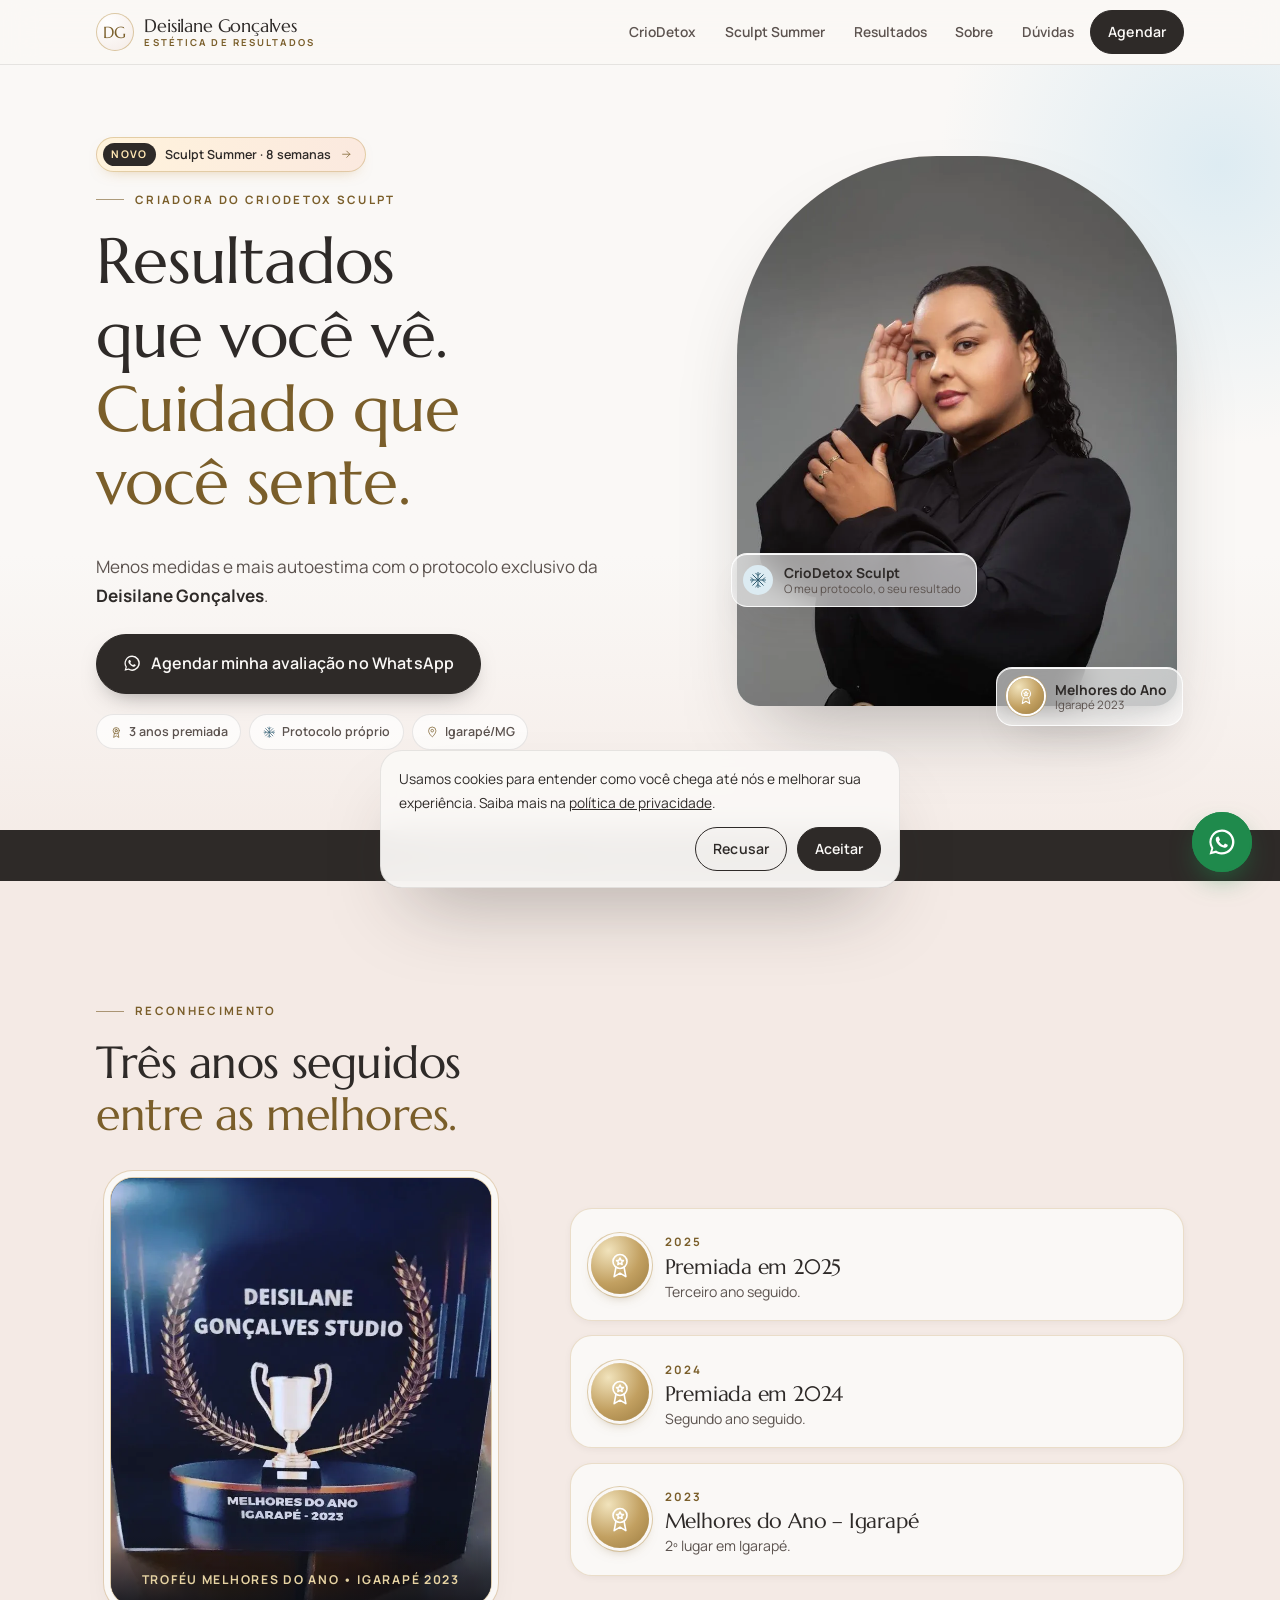
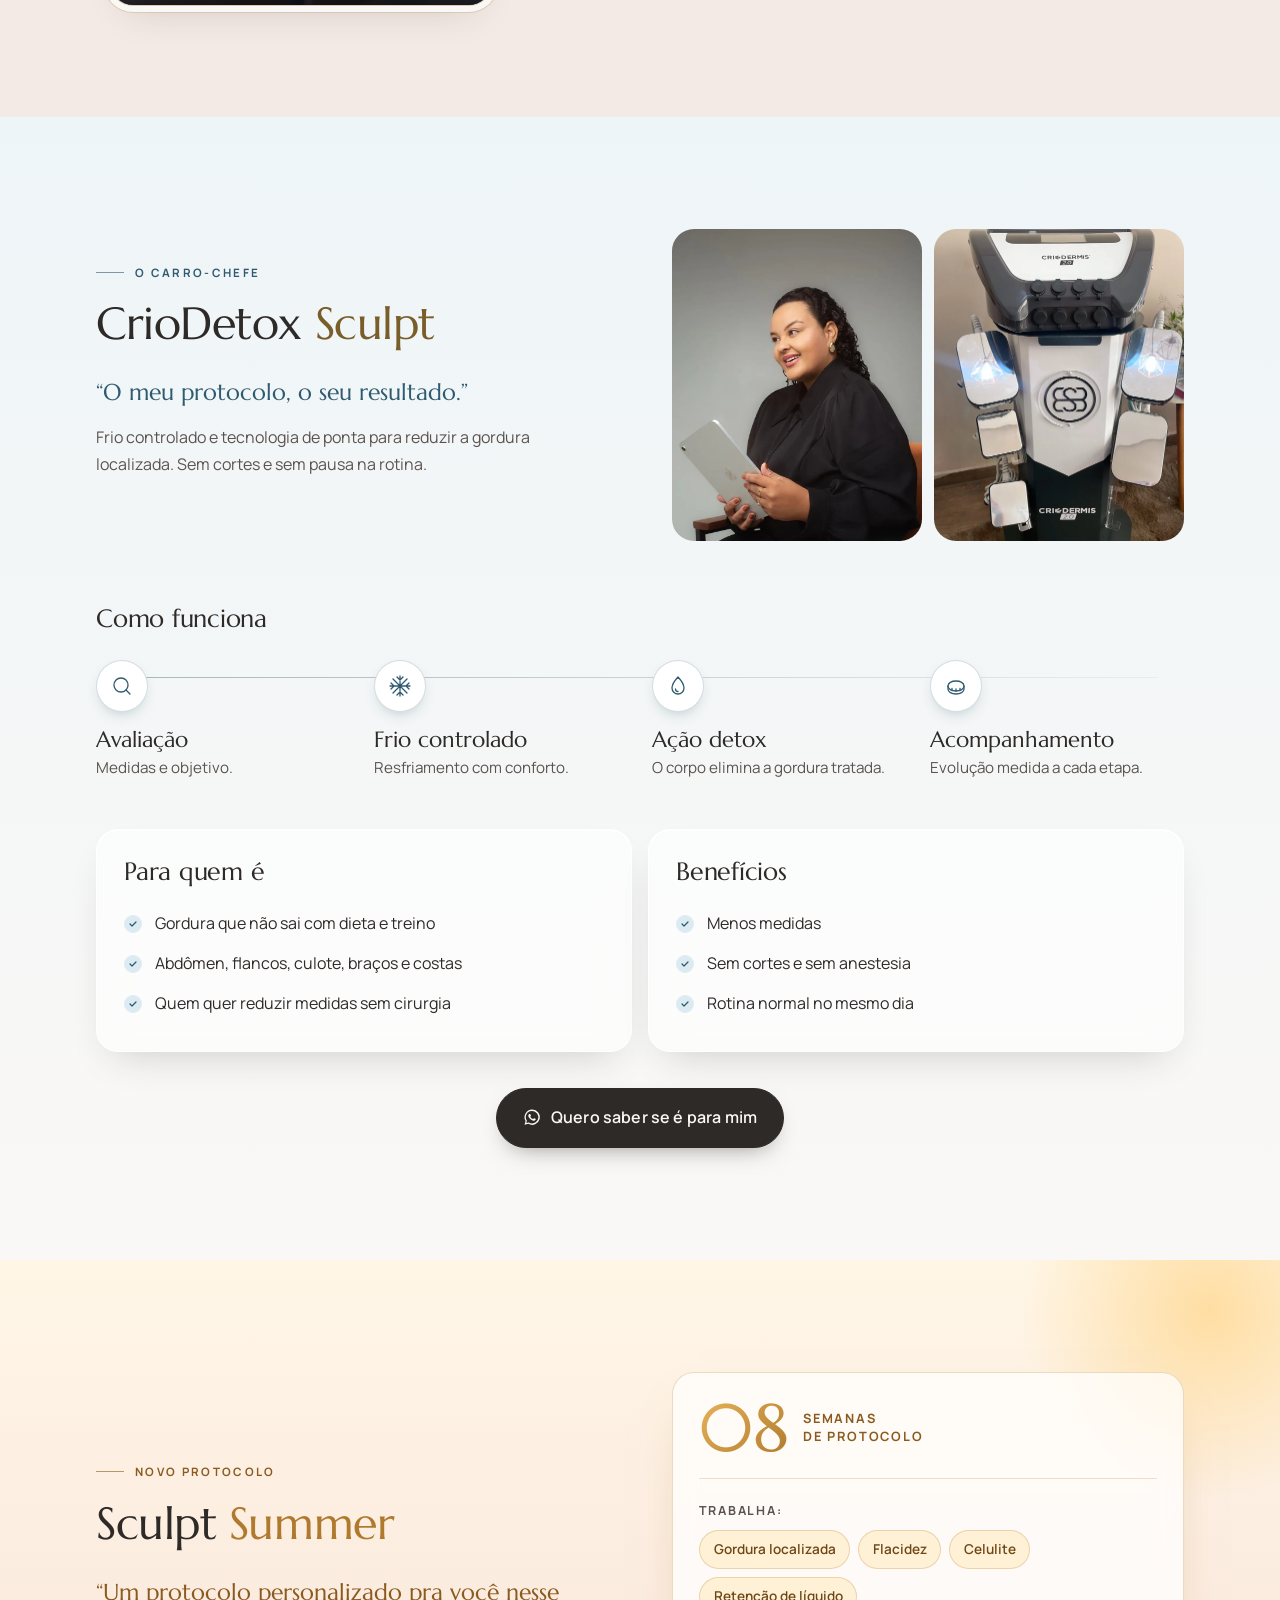
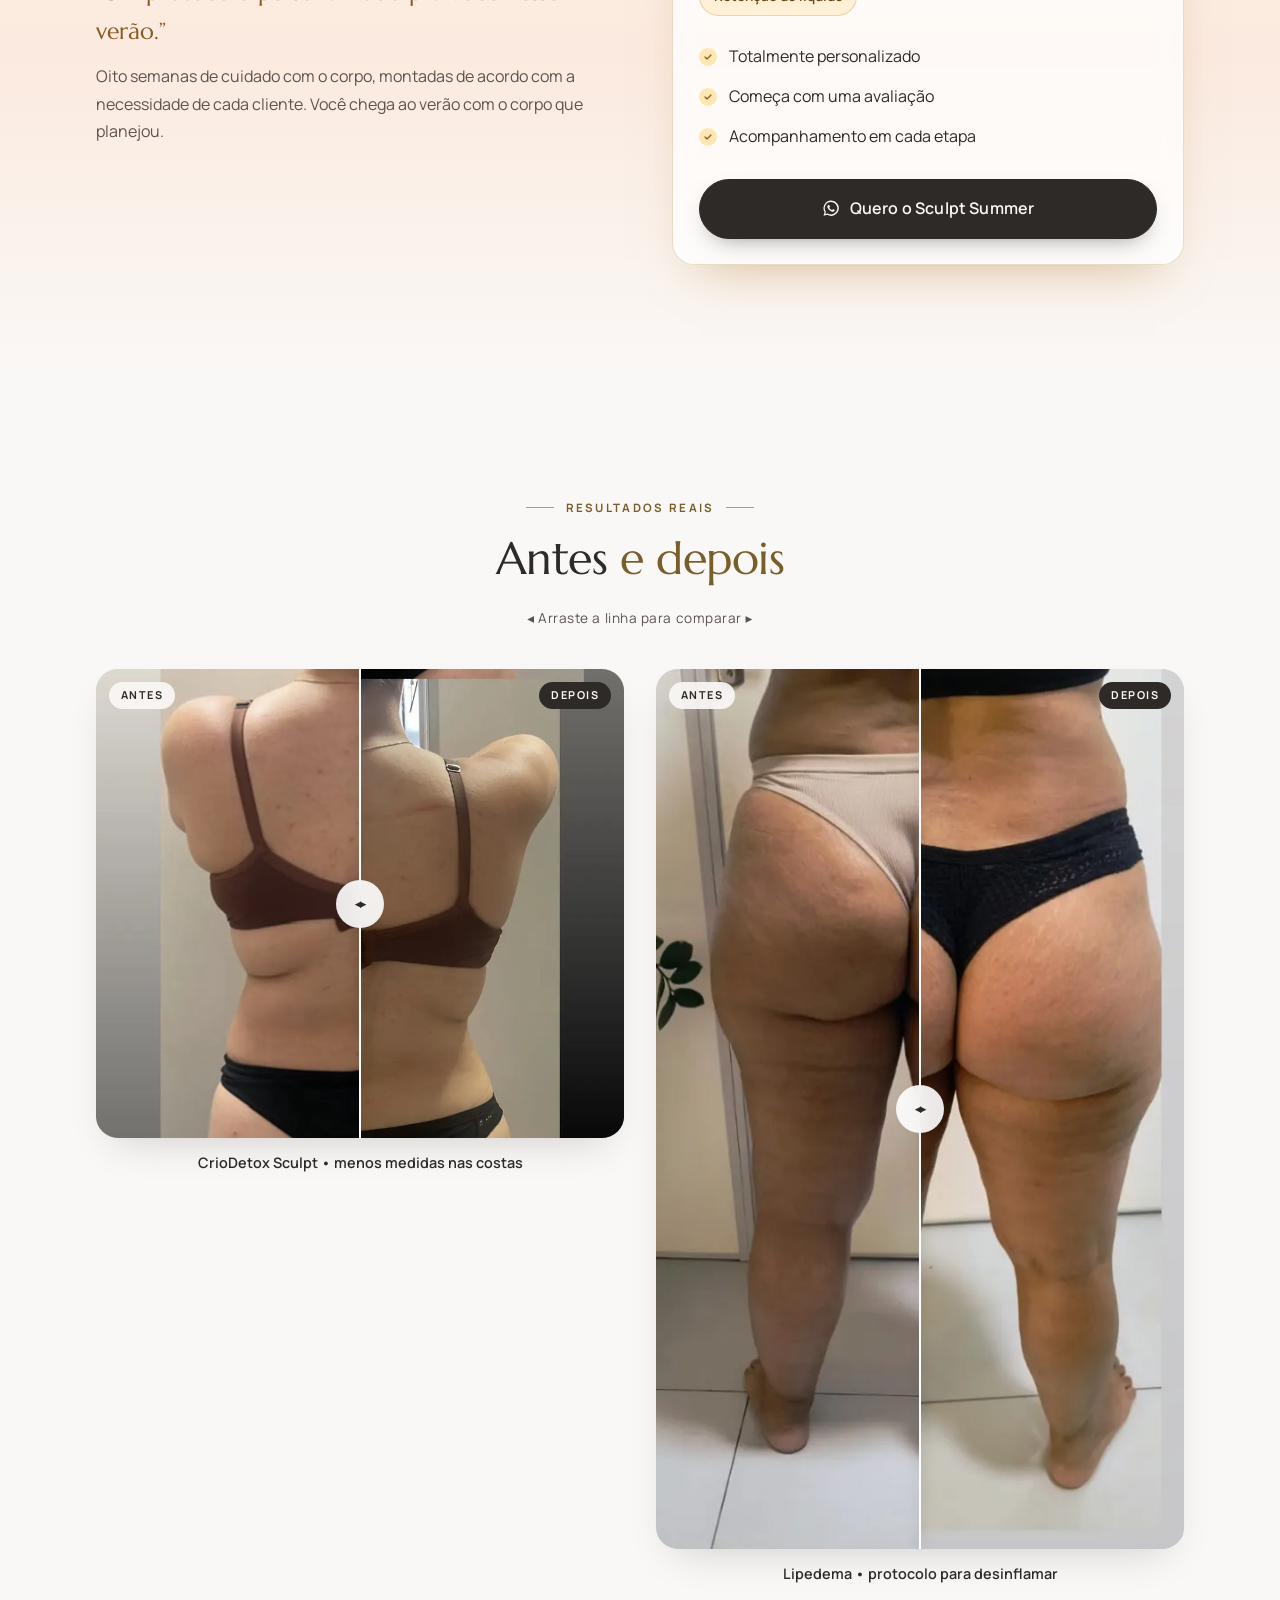
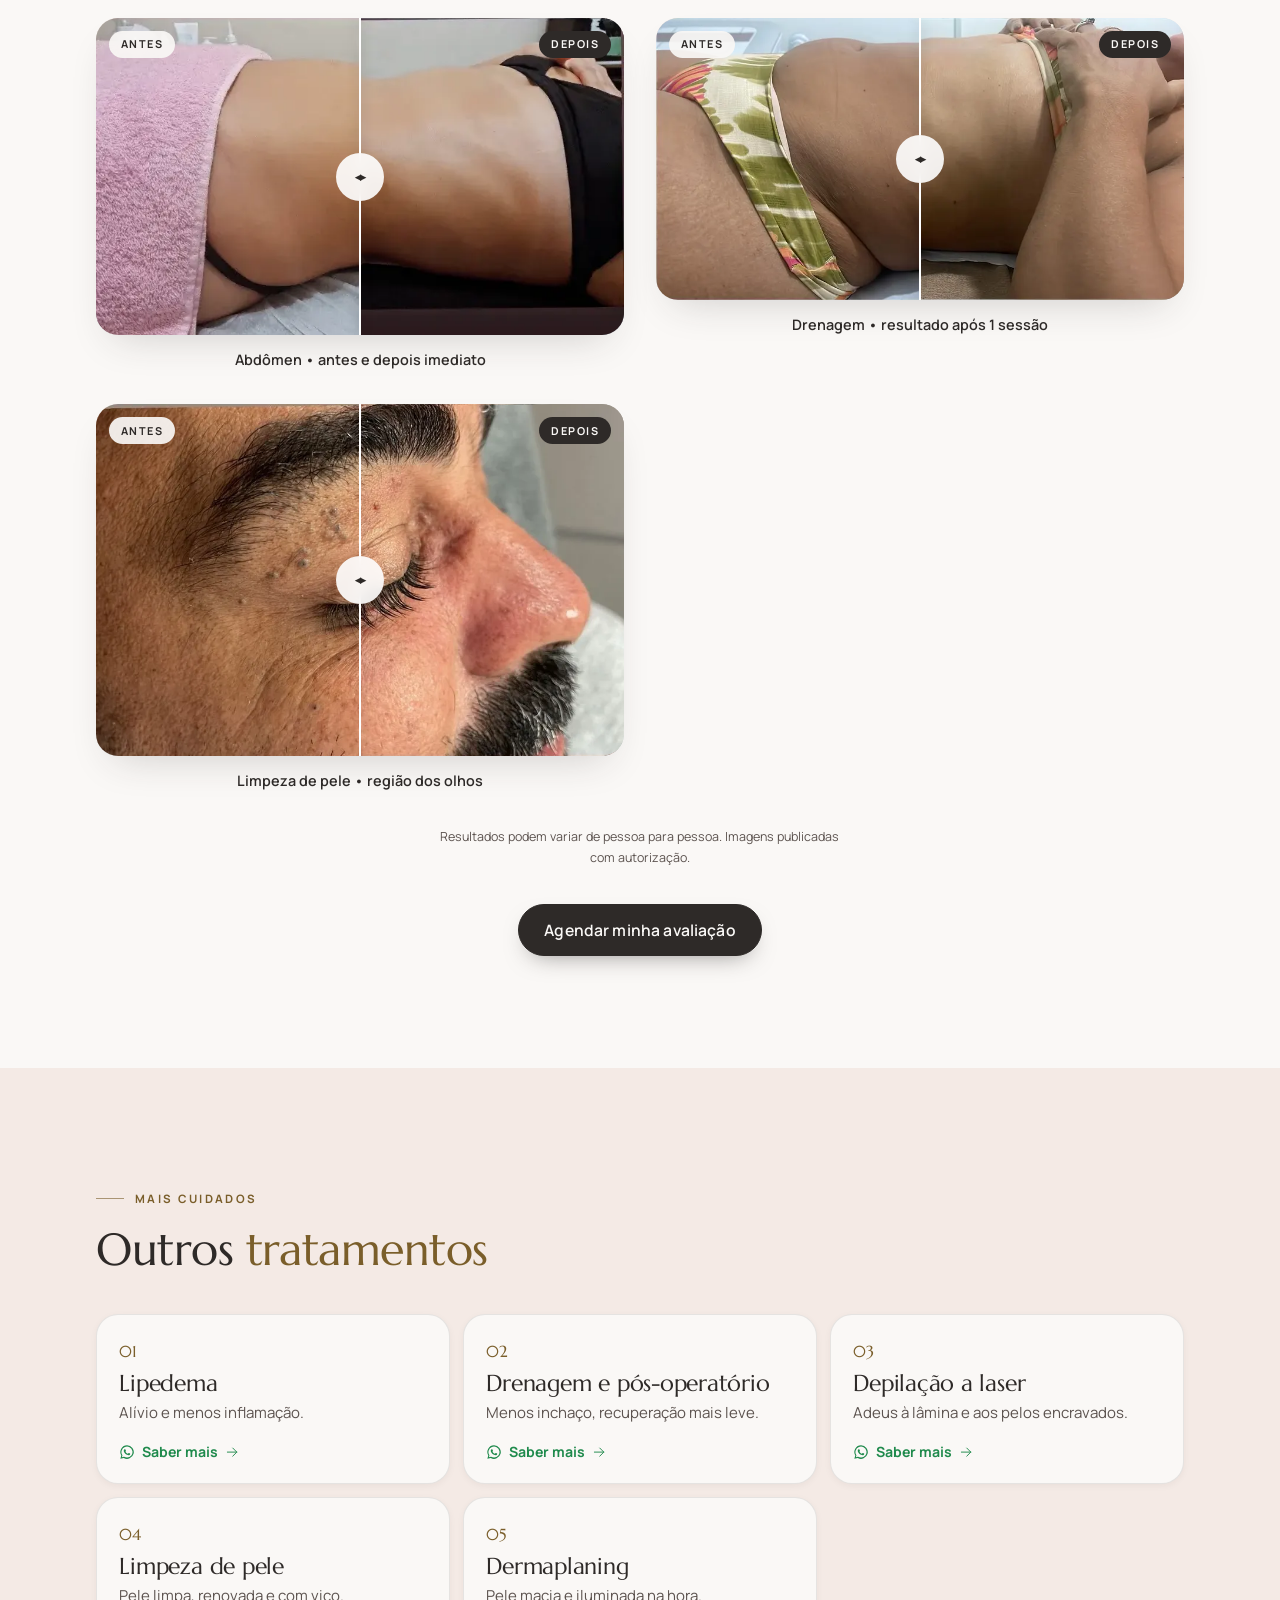
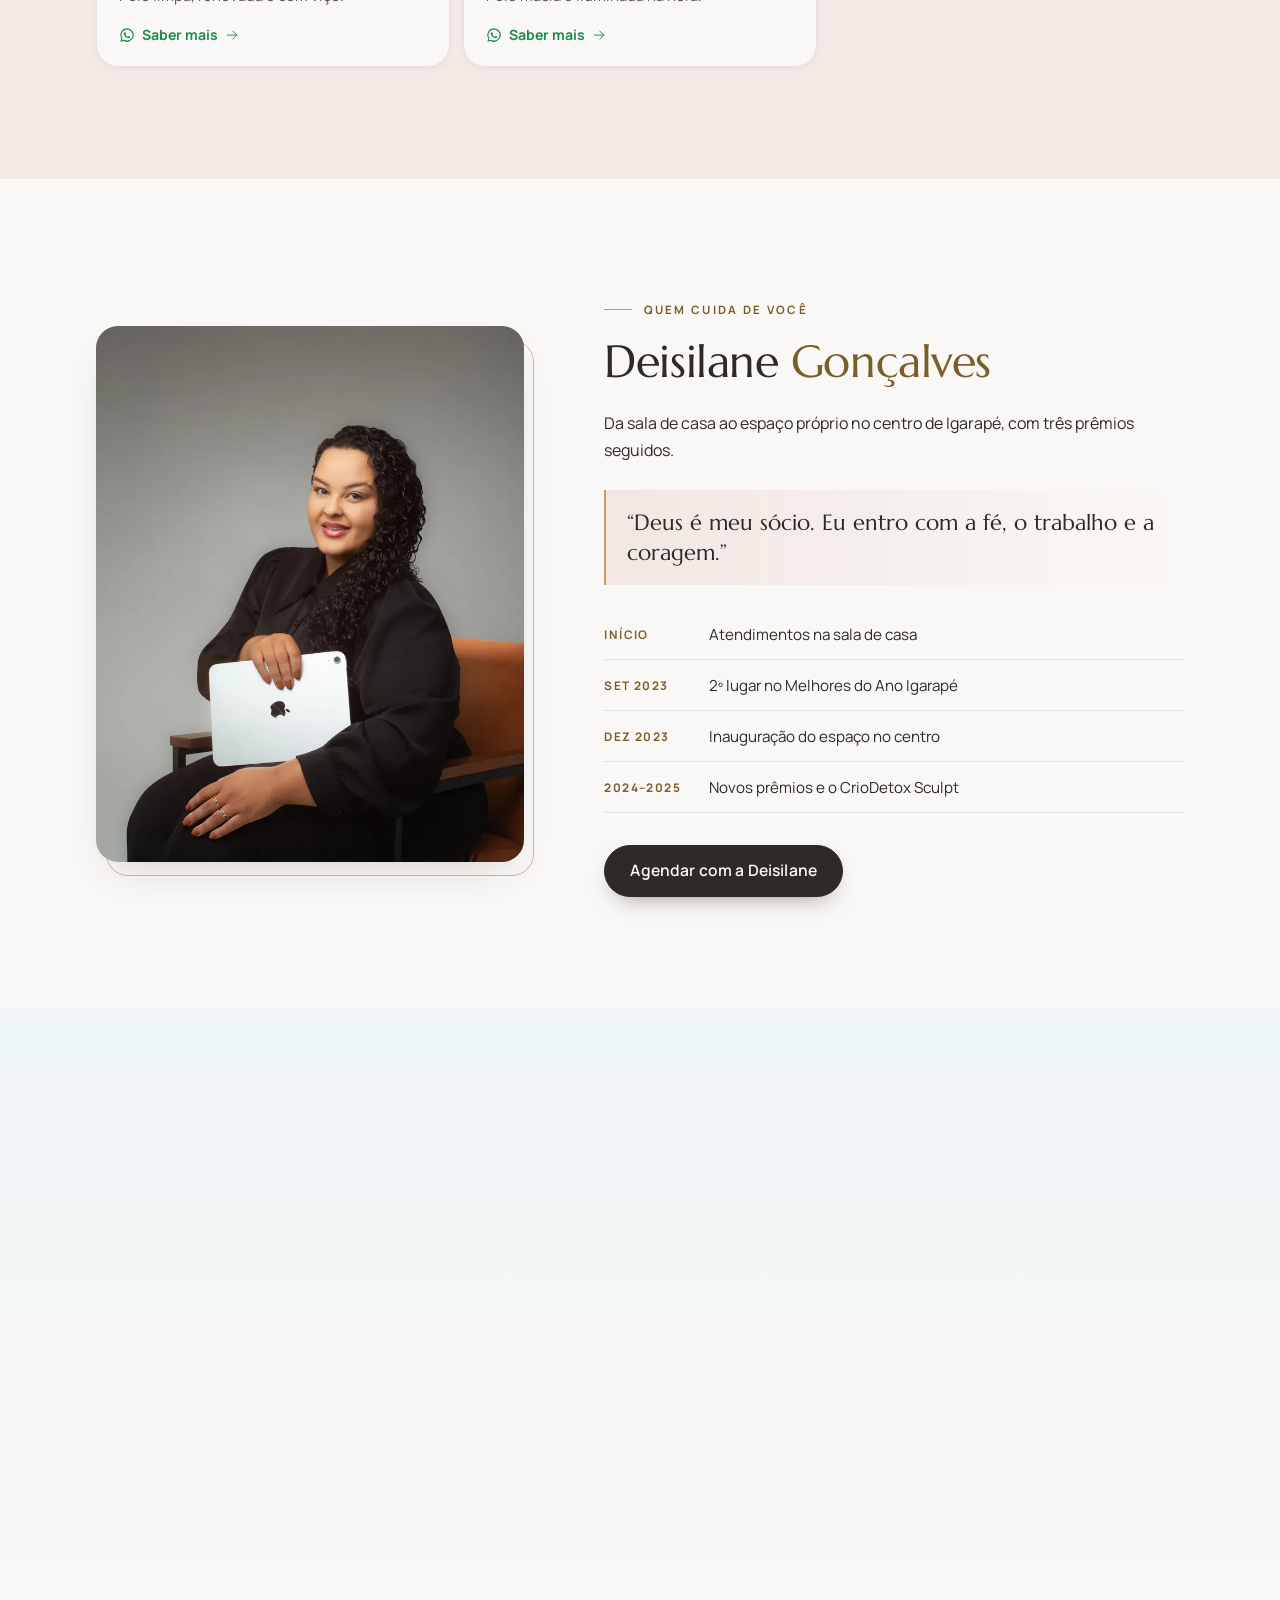
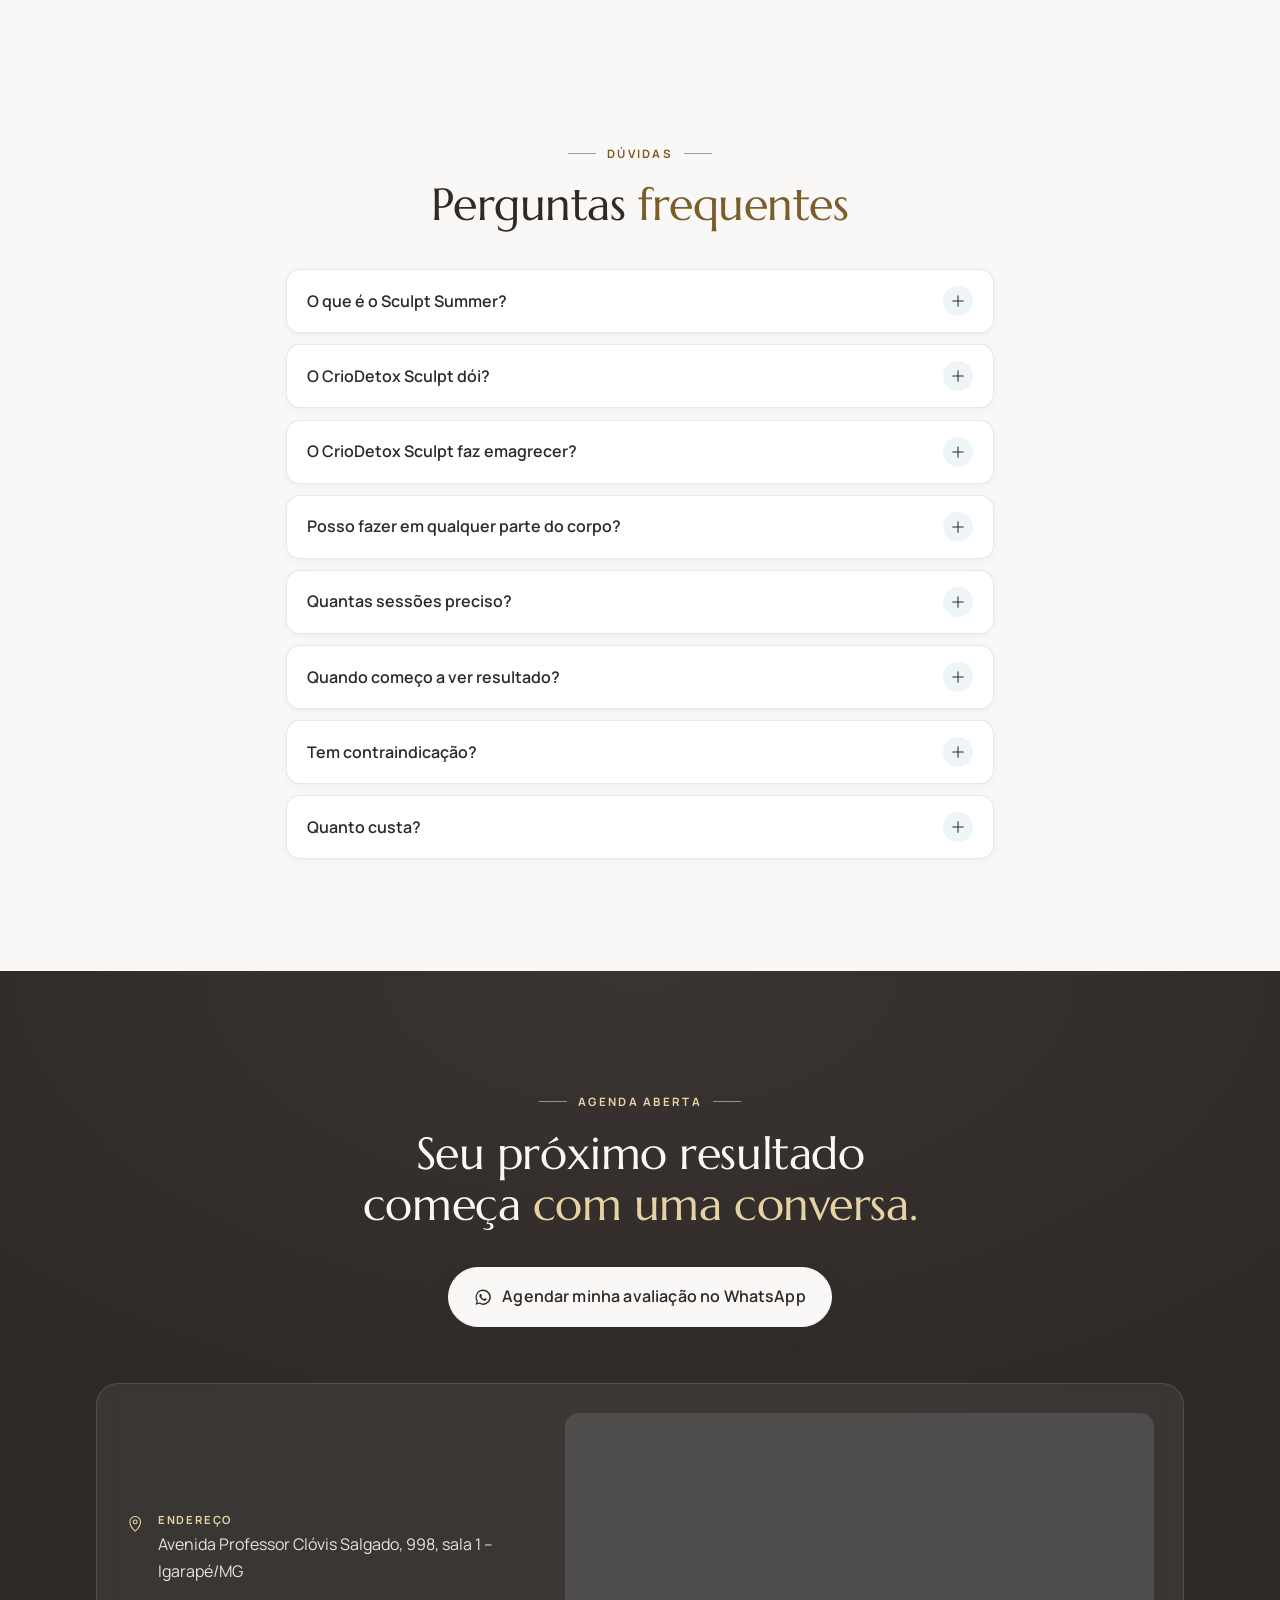
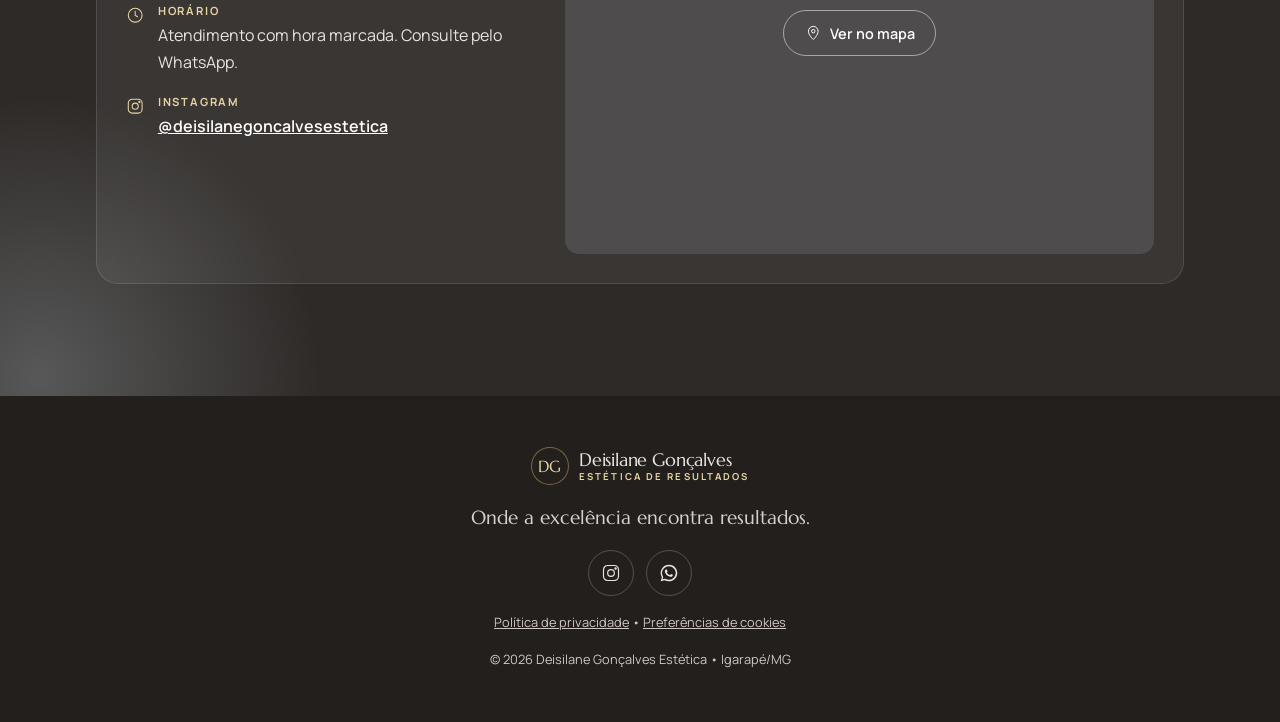
==== commit bad06b23: "Adiciona o novo protocolo Sculpt Summer Co-Authored-By: Claude Opus 5.5 <noreply@anthropic.com>" ====
--- a/index.html
+++ b/index.html
@@ -26,7 +26,7 @@
   <link rel="preconnect" href="https://fonts.googleapis.com">
   <link rel="preconnect" href="https://fonts.gstatic.com" crossorigin>
   <link href="https://fonts.googleapis.com/css2?family=Marcellus&family=Manrope:wght@400;500;600;700&display=swap" rel="stylesheet">
-  <link rel="stylesheet" href="assets/css/style.css?v=9">
+  <link rel="stylesheet" href="assets/css/style.css?v=10">
 
   <!-- Schema local (confirme CEP e horário) -->
   <script type="application/ld+json">
@@ -57,9 +57,9 @@
   }
   </script>
 
-  <script src="assets/js/config.js?v=9" defer></script>
-  <script src="assets/js/main.js?v=9" defer></script>
-  <script src="assets/js/motion.js?v=9" defer></script>
+  <script src="assets/js/config.js?v=10" defer></script>
+  <script src="assets/js/main.js?v=10" defer></script>
+  <script src="assets/js/motion.js?v=10" defer></script>
 </head>
 <body>
 <a class="skip" href="#conteudo">Pular para o conteúdo</a>
@@ -75,6 +75,7 @@
     </a>
     <nav class="topnav" aria-label="Seções">
       <a href="#criodetox">CrioDetox</a>
+      <a href="#sculpt-summer">Sculpt Summer</a>
       <a href="#resultados">Resultados</a>
       <a href="#sobre">Sobre</a>
       <a href="#faq">Dúvidas</a>
@@ -91,6 +92,7 @@
     <div class="sparkles" aria-hidden="true"><i></i><i></i><i></i><i></i><i></i></div>
     <div class="wrap hero__grid">
       <div class="hero__text">
+        <a class="news" href="#sculpt-summer"><span class="news__tag">Novo</span>Sculpt Summer · 8 semanas<svg class="ico" aria-hidden="true"><use href="#i-arrow"/></svg></a>
         <p class="eyebrow"><span class="eyebrow__line"></span>Criadora do CrioDetox Sculpt</p>
         <h1>Resultados que você vê. <em>Cuidado que você sente.</em></h1>
         <p class="lead">Menos medidas e mais autoestima com o protocolo exclusivo da <strong>Deisilane Gonçalves</strong>.</p>
@@ -199,6 +201,40 @@
           <svg class="ico" aria-hidden="true"><use href="#i-wa"/></svg>
           Quero saber se é para mim
         </a>
+      </div>
+    </div>
+  </section>
+
+  <!-- 3b. SCULPT SUMMER (novo protocolo) -->
+  <section class="section summer" id="sculpt-summer">
+    <div class="summer__sun" aria-hidden="true"></div>
+    <div class="wrap">
+      <div class="summer__grid">
+        <header class="sec-head reveal">
+          <p class="eyebrow"><span class="eyebrow__line"></span>Novo protocolo</p>
+          <h2>Sculpt <em>Summer</em></h2>
+          <p class="quote-line summer__quote">“Um protocolo personalizado pra você nesse verão.”</p>
+          <p>Oito semanas de cuidado com o corpo, montadas de acordo com a necessidade de cada cliente. Você chega ao verão com o corpo que planejou.</p>
+        </header>
+        <div class="summer__card reveal">
+          <div class="summer__weeks"><span class="summer__num">08</span><span class="summer__lbl">semanas<br>de protocolo</span></div>
+          <p class="summer__for">Trabalha:</p>
+          <ul class="summer__chips">
+            <li>Gordura localizada</li>
+            <li>Flacidez</li>
+            <li>Celulite</li>
+            <li>Retenção de líquido</li>
+          </ul>
+          <ul class="checks summer__checks">
+            <li>Totalmente personalizado</li>
+            <li>Começa com uma avaliação</li>
+            <li>Acompanhamento em cada etapa</li>
+          </ul>
+          <a class="btn btn--lg btn--shine" href="#" data-wa="summer">
+            <svg class="ico" aria-hidden="true"><use href="#i-wa"/></svg>
+            Quero o Sculpt Summer
+          </a>
+        </div>
       </div>
     </div>
   </section>
--- a/assets/css/style.css
+++ b/assets/css/style.css
@@ -605,3 +605,52 @@
   .hero__media .badge, .js .photo.reveal img, .js .reveal .eyebrow__line, .hero .eyebrow__line,
   .js .timeline::before, .js .reveal .checks li::before, .js .award.reveal .seal { opacity: 1; transform: none !important; }
 }
+
+/* =========================================================
+   SCULPT SUMMER (protocolo de verão)
+   ========================================================= */
+.news {
+  display: inline-flex; align-items: center; gap: .55rem; margin-bottom: 1.1rem;
+  padding: .32rem .8rem .32rem .35rem; border-radius: 999px; text-decoration: none;
+  font-size: .78rem; font-weight: 600; color: var(--texto);
+  background: linear-gradient(90deg, #FFF3DC, #FBE9DF); border: 1px solid rgba(194,160,97,.45);
+  box-shadow: 0 6px 16px -10px rgba(194,140,60,.6); transition: transform .3s var(--ease);
+}
+.news:hover { transform: translateY(-2px); }
+.news__tag { padding: .16rem .55rem; border-radius: 999px; background: var(--texto); color: #FFE7B3; font-size: .66rem; letter-spacing: .12em; text-transform: uppercase; font-weight: 700; }
+.news .ico { width: 1em; height: 1em; color: var(--ouro-texto); }
+
+.summer { background: linear-gradient(180deg, #FFF6E6 0%, #FBEADF 55%, var(--perola) 100%); }
+.summer__sun {
+  position: absolute; top: -140px; right: -120px; width: 380px; height: 380px; border-radius: 50%; pointer-events: none;
+  background: radial-gradient(closest-side, rgba(255, 214, 140, .75), rgba(255, 214, 140, 0));
+  animation: sunpulse 7s ease-in-out infinite alternate;
+}
+@keyframes sunpulse { from { transform: scale(1); opacity: .85; } to { transform: scale(1.08); opacity: 1; } }
+.summer .eyebrow { color: #8A5A1E; }
+.summer h2 em { color: #B07A2E; }
+.summer__quote { color: #8A5A1E !important; }
+.summer__grid { display: grid; gap: 1.5rem; position: relative; z-index: 1; }
+.summer__card {
+  padding: 1.6rem; border-radius: var(--r);
+  background: rgba(255,255,255,.72); border: 1px solid rgba(194,160,97,.35);
+  backdrop-filter: blur(12px); -webkit-backdrop-filter: blur(12px);
+  box-shadow: 0 24px 50px -28px rgba(176, 122, 46, .55);
+}
+.summer__weeks { display: flex; align-items: center; gap: .9rem; margin-bottom: 1.3rem; padding-bottom: 1.2rem; border-bottom: 1px solid rgba(194,160,97,.3); }
+.summer__num { font-family: var(--serif); font-size: 4.2rem; line-height: .9; background: linear-gradient(135deg, #E7B35A, #B07A2E); -webkit-background-clip: text; background-clip: text; color: transparent; }
+.summer__lbl { font-size: .8rem; font-weight: 700; letter-spacing: .14em; text-transform: uppercase; color: #8A5A1E; line-height: 1.4; }
+.summer__for { font-size: .78rem; font-weight: 700; letter-spacing: .14em; text-transform: uppercase; color: var(--texto-suave); margin-bottom: .6rem; }
+.summer__chips { list-style: none; padding: 0; margin: 0 0 1.3rem; display: flex; flex-wrap: wrap; gap: .5rem; }
+.summer__chips li { padding: .42rem .85rem; border-radius: 999px; font-size: .85rem; font-weight: 600; background: #FFF1D6; color: #6E4716; border: 1px solid rgba(176,122,46,.25); }
+.summer__checks li::before { background-color: #FFE7B3; background-image: url("data:image/svg+xml,%3Csvg xmlns='http://www.w3.org/2000/svg' viewBox='0 0 24 24' fill='none' stroke='%238A5A1E' stroke-width='2.4' stroke-linecap='round' stroke-linejoin='round'%3E%3Cpath d='m6 12 4 4 8-8'/%3E%3C/svg%3E"); }
+.summer__card .btn--lg { width: 100%; max-width: none; }
+.js .reveal.is-in .summer__chips li { animation: chipin .5s var(--ease) both; }
+.js .reveal.is-in .summer__chips li:nth-child(2) { animation-delay: .1s; }
+.js .reveal.is-in .summer__chips li:nth-child(3) { animation-delay: .2s; }
+.js .reveal.is-in .summer__chips li:nth-child(4) { animation-delay: .3s; }
+@keyframes chipin { from { opacity: 0; transform: translateY(8px) scale(.95); } to { opacity: 1; transform: none; } }
+@media (min-width: 960px) {
+  .summer__grid { grid-template-columns: 1fr 1fr; gap: 4rem; align-items: center; }
+}
+@media (prefers-reduced-motion: reduce) { .summer__sun { animation: none; } }
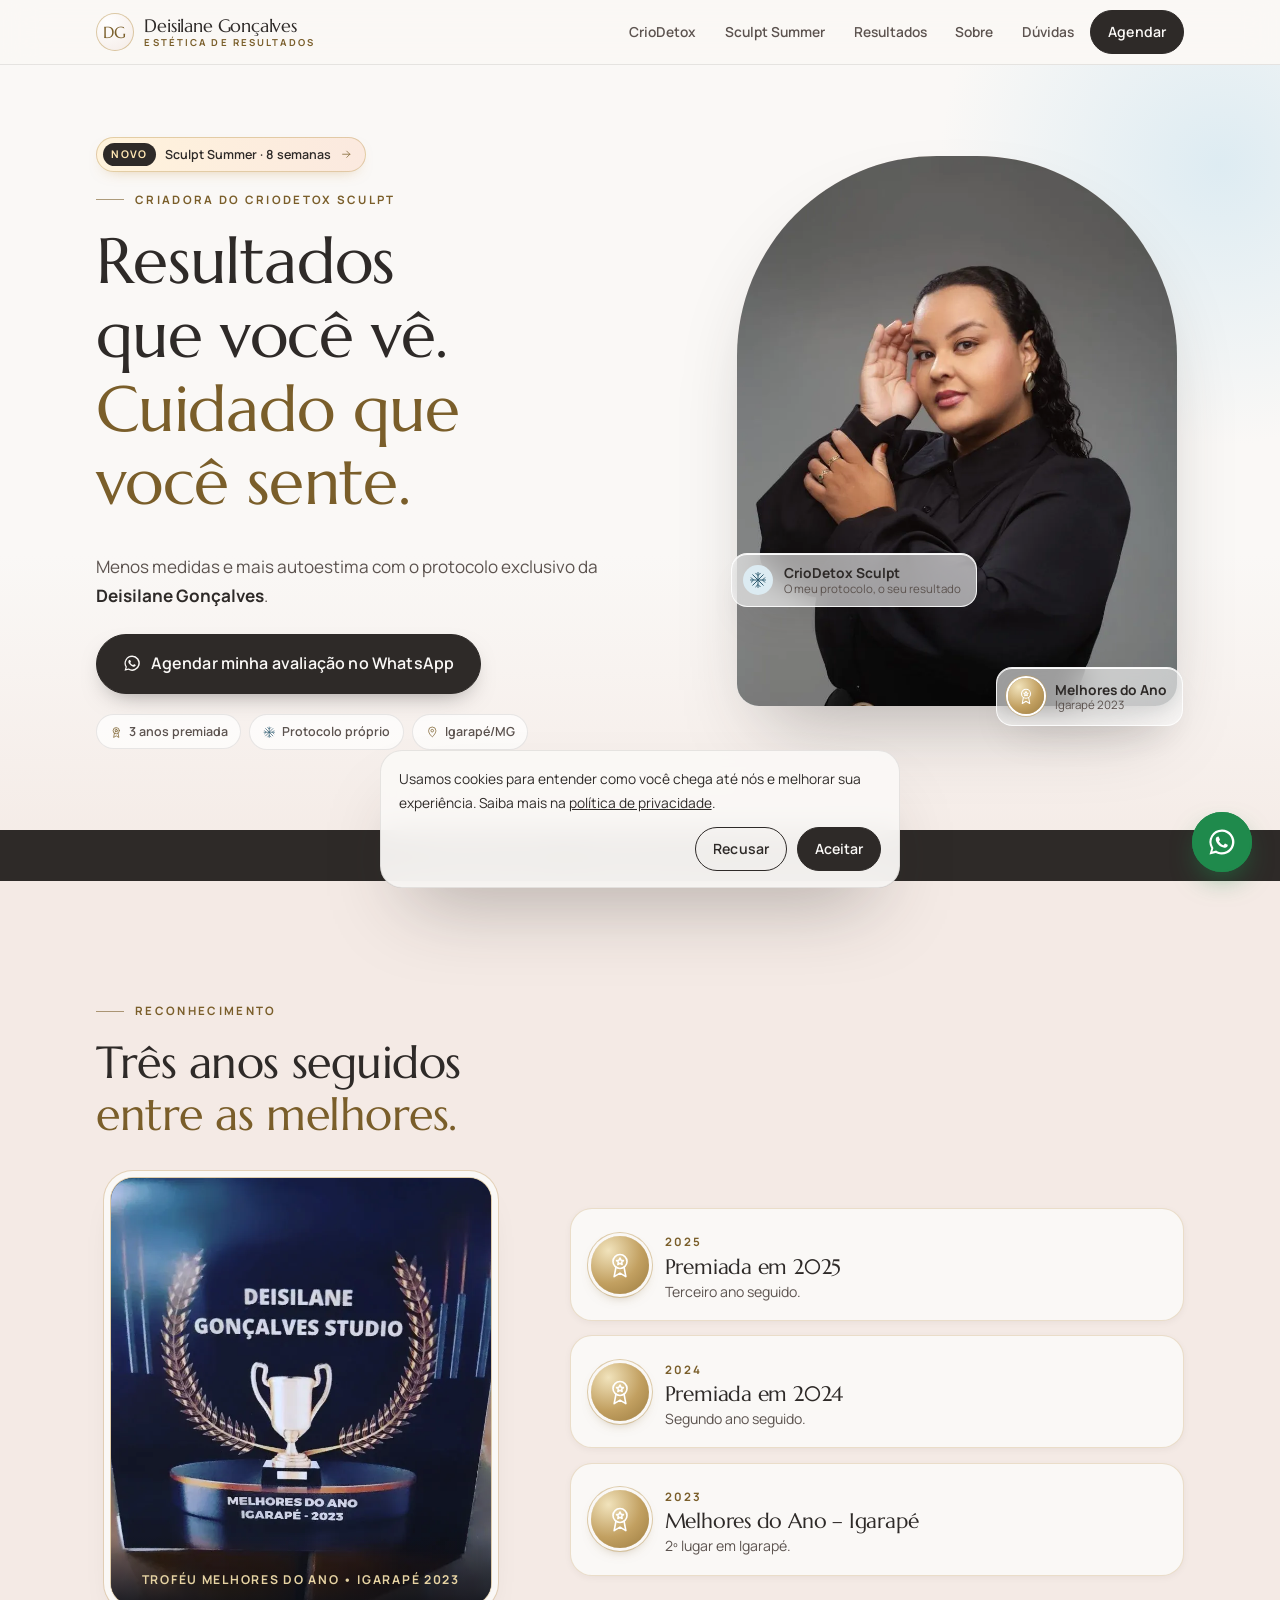
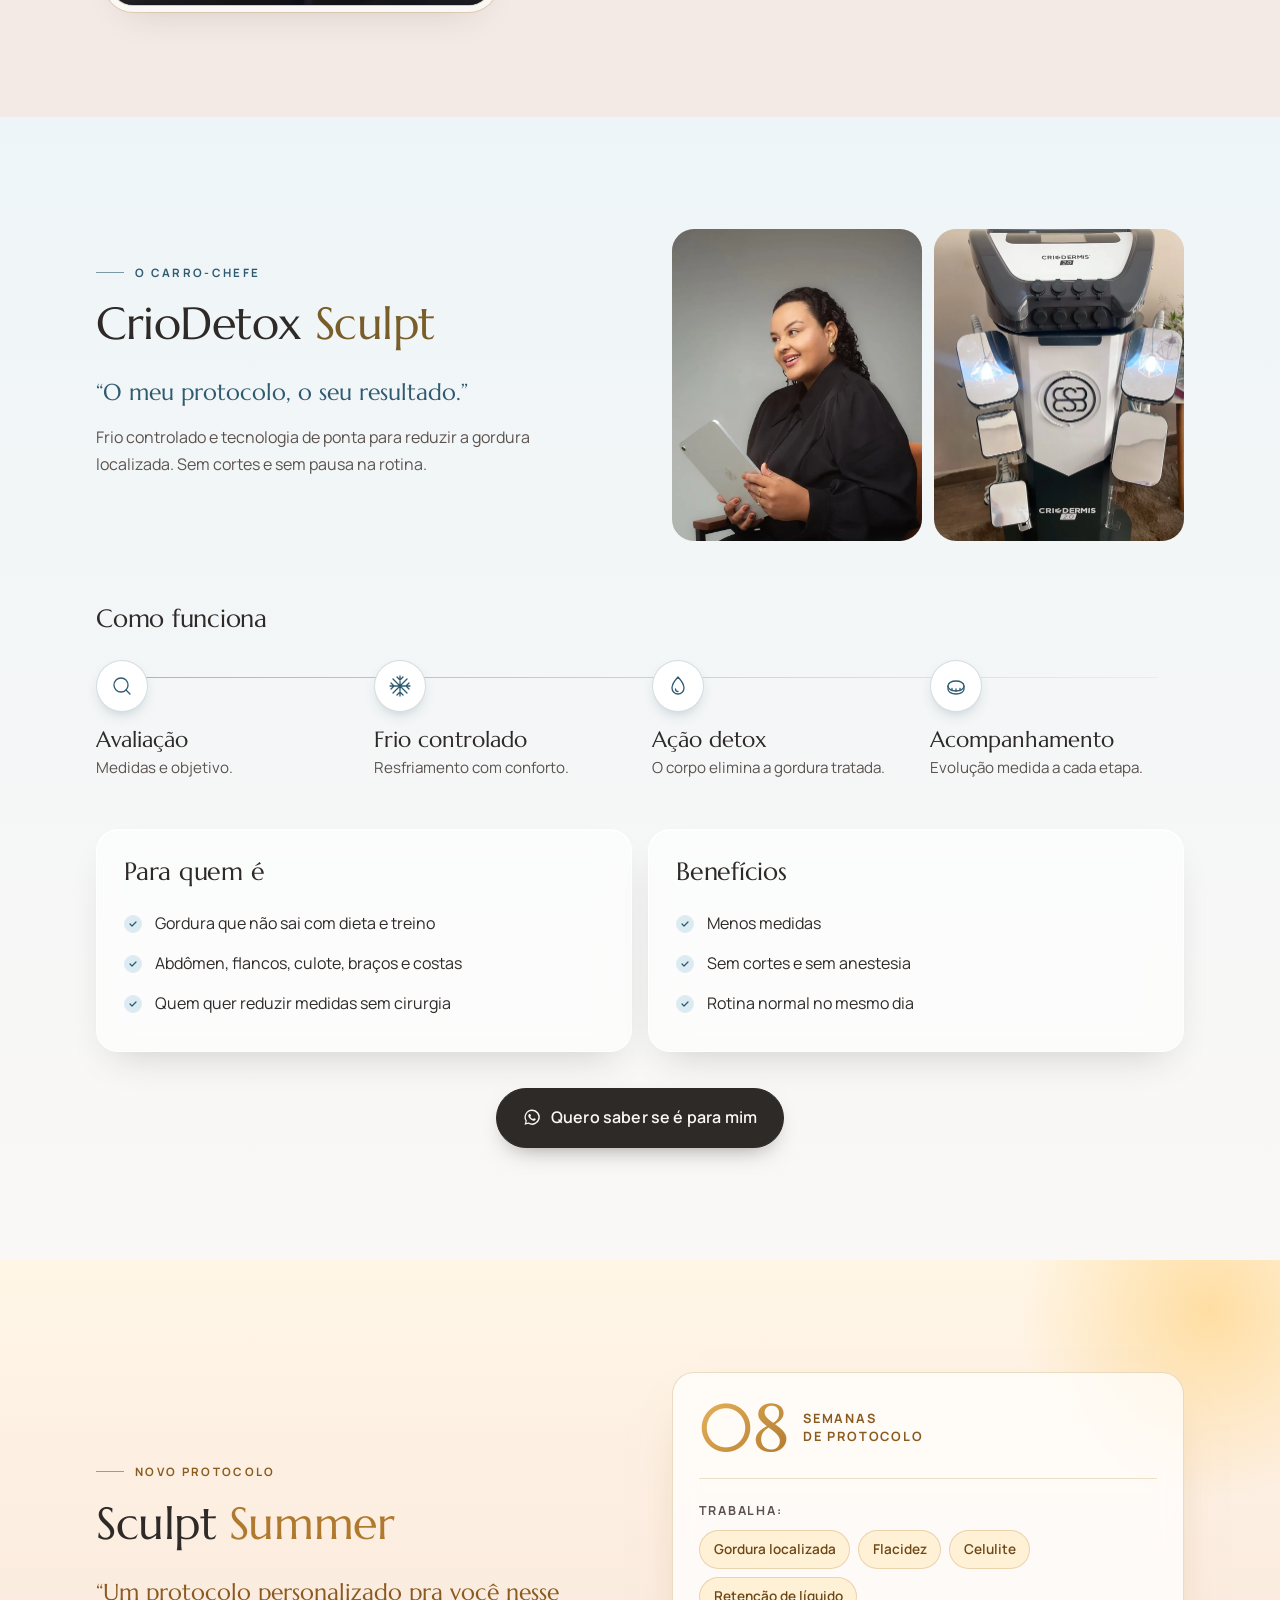
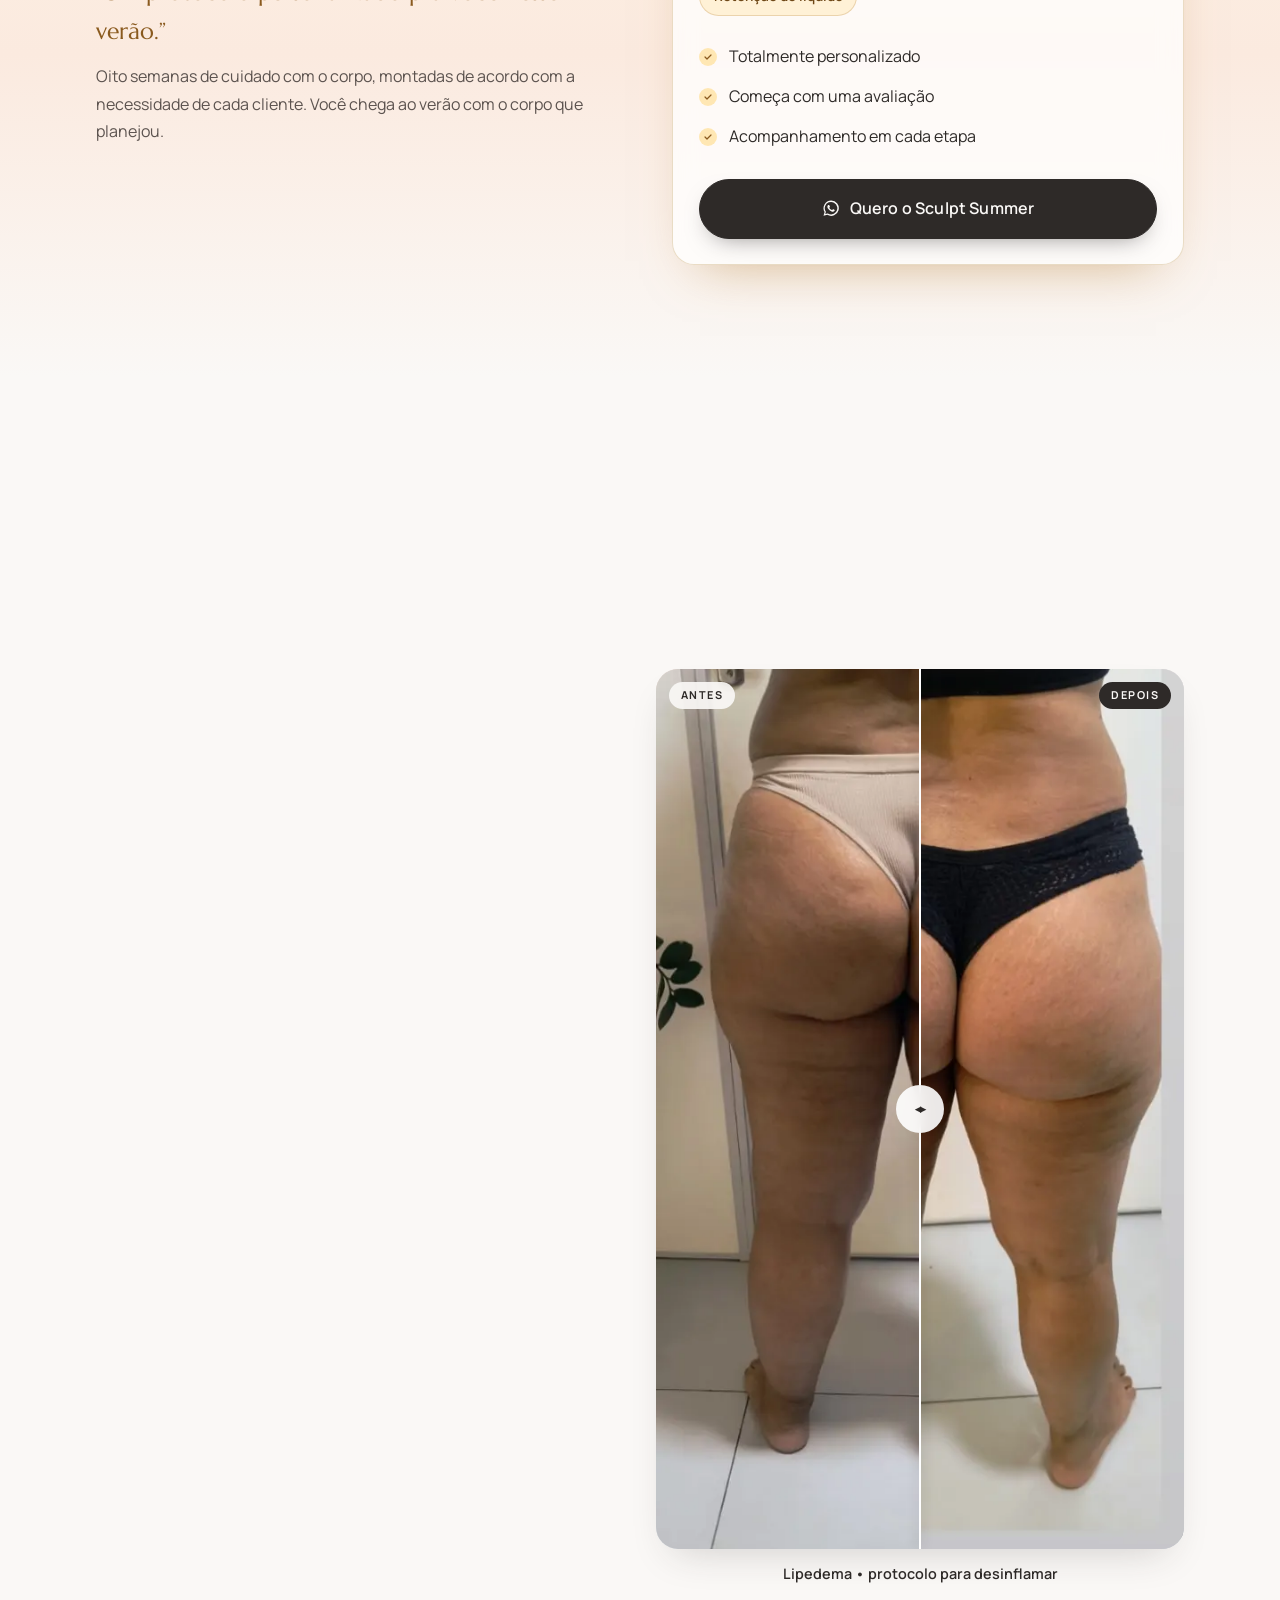
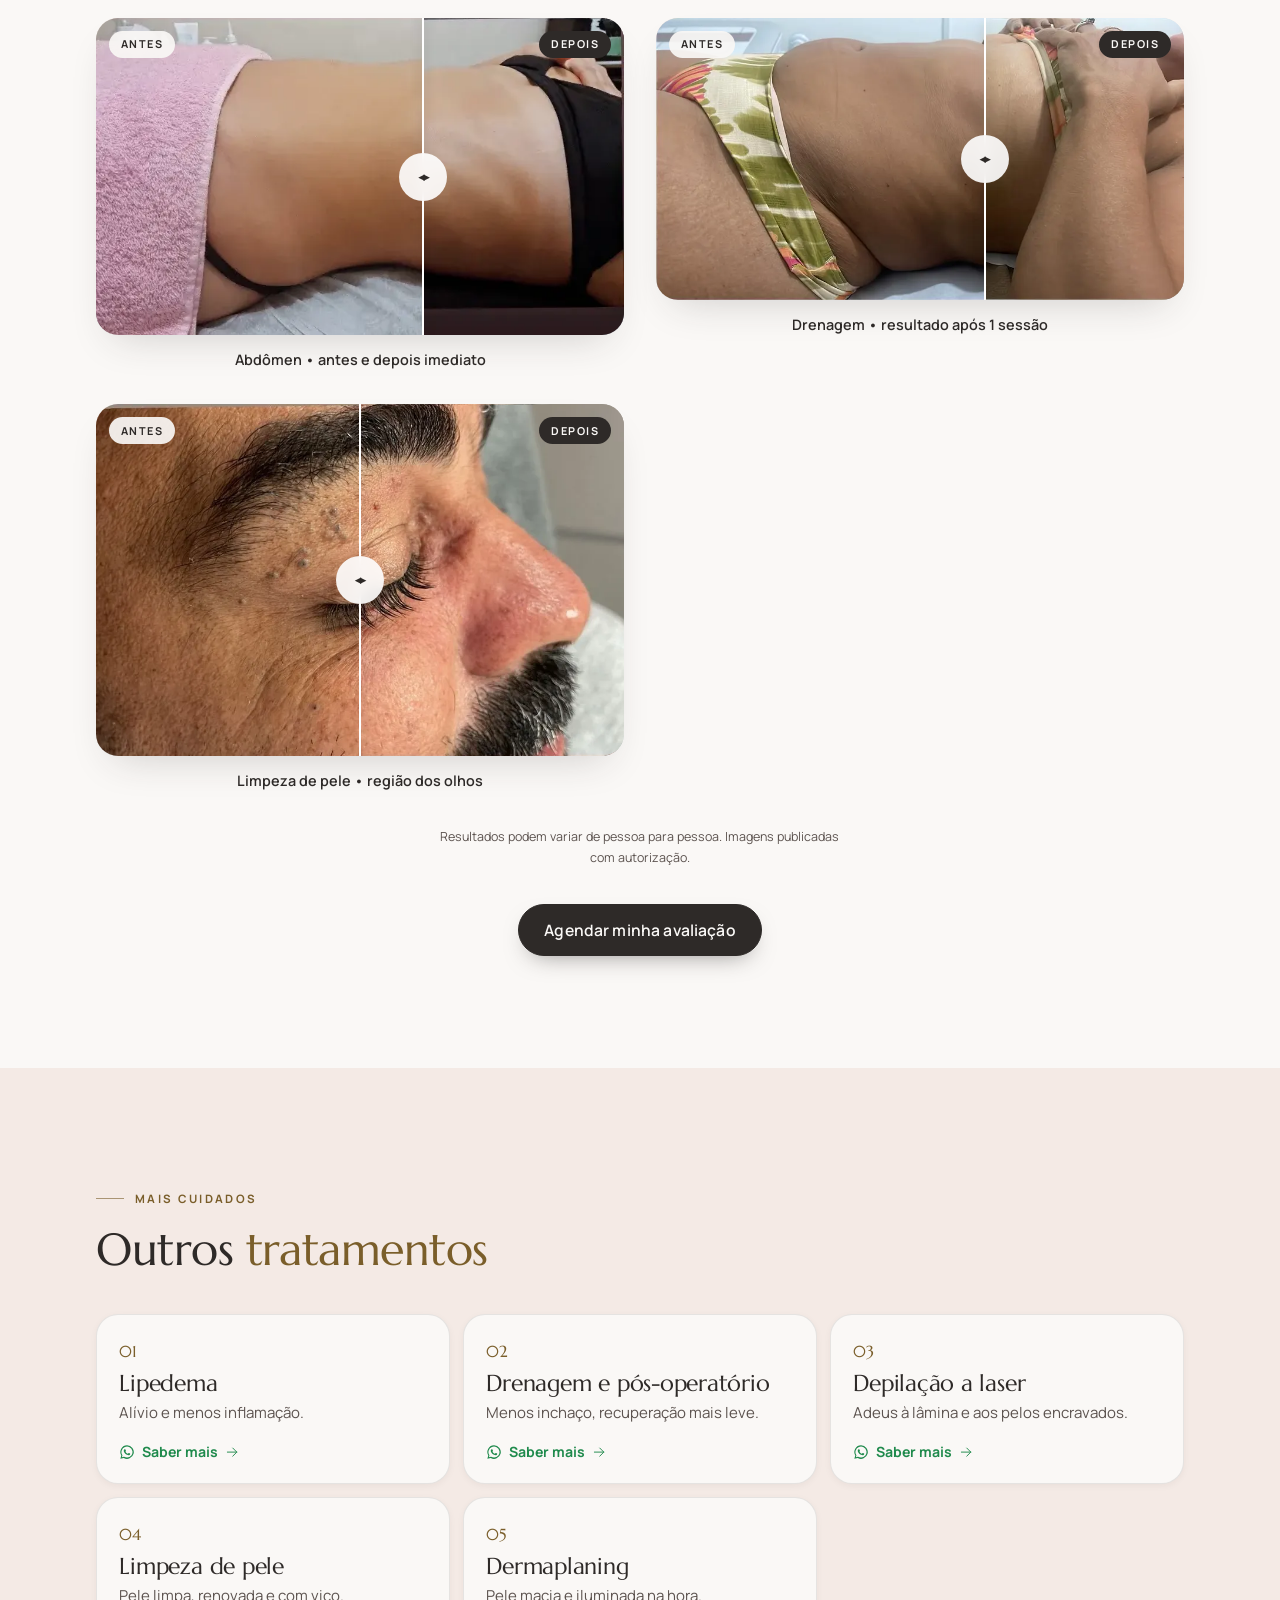
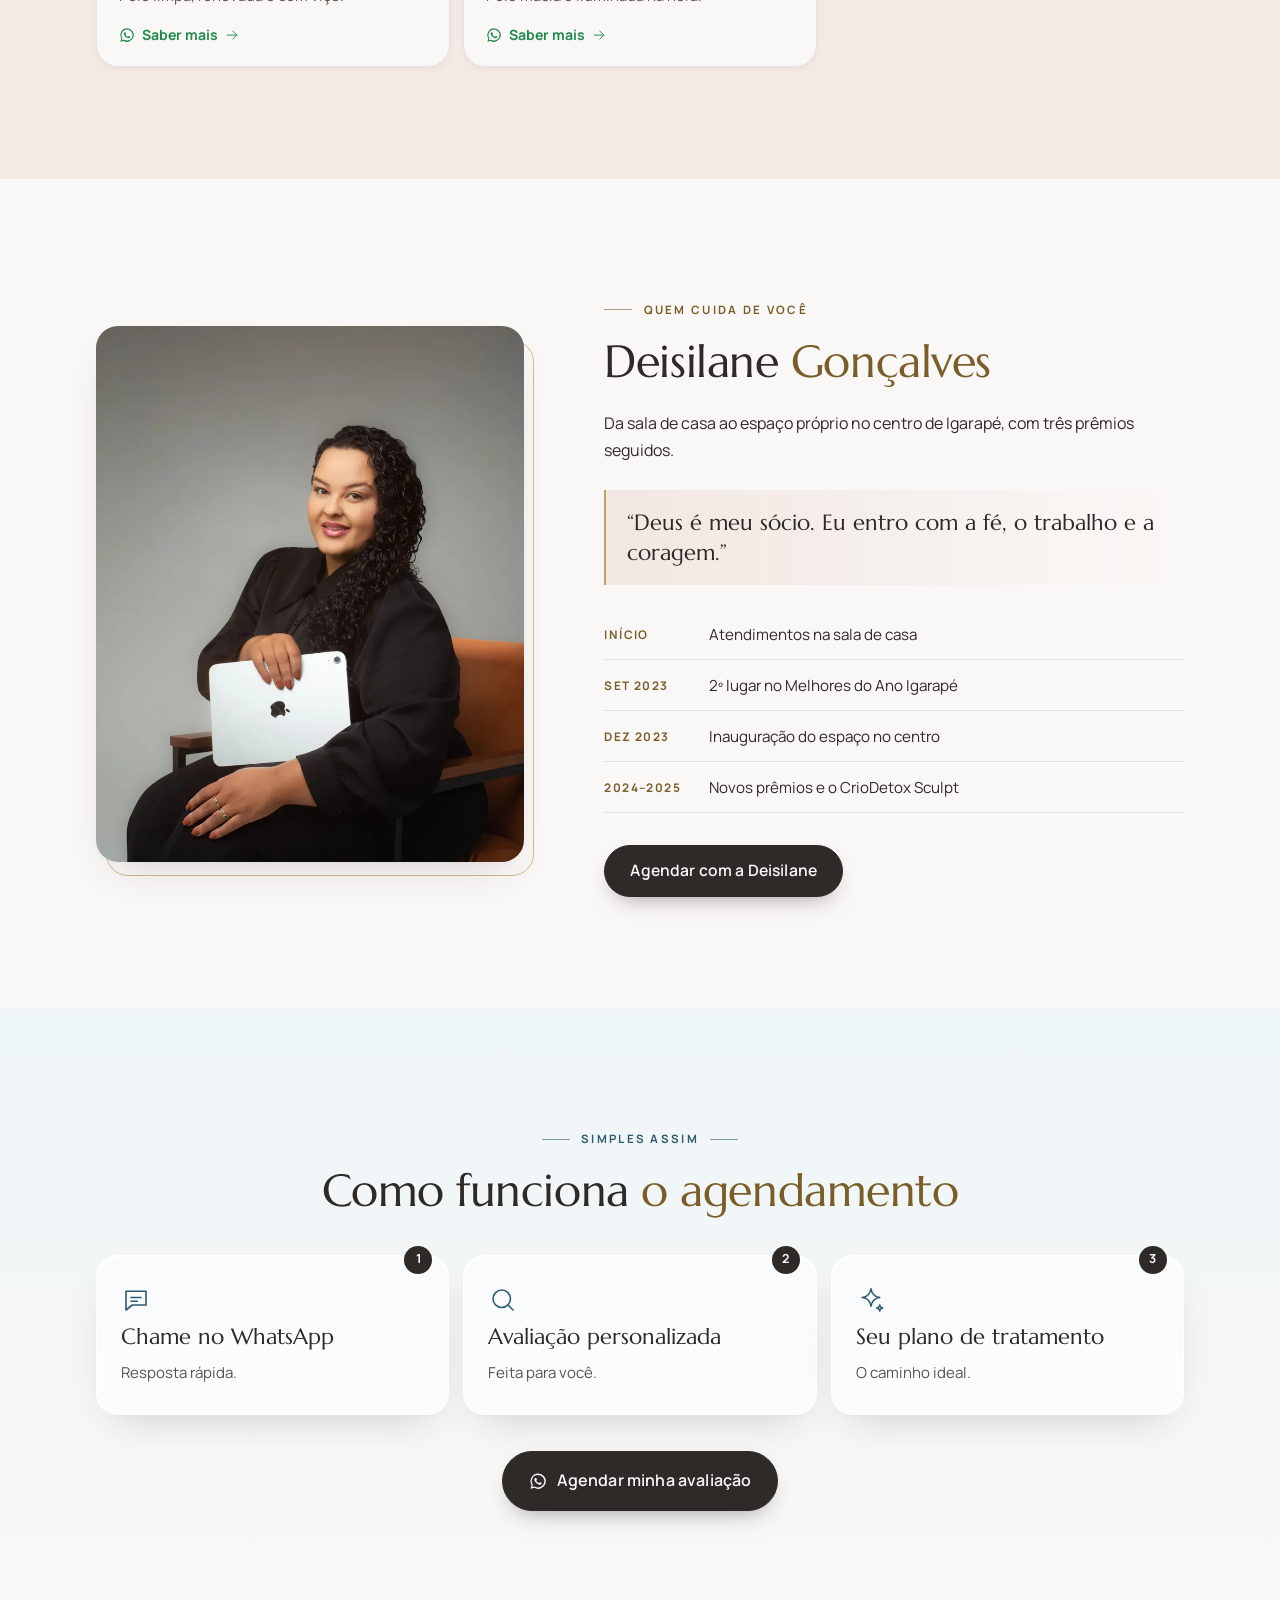
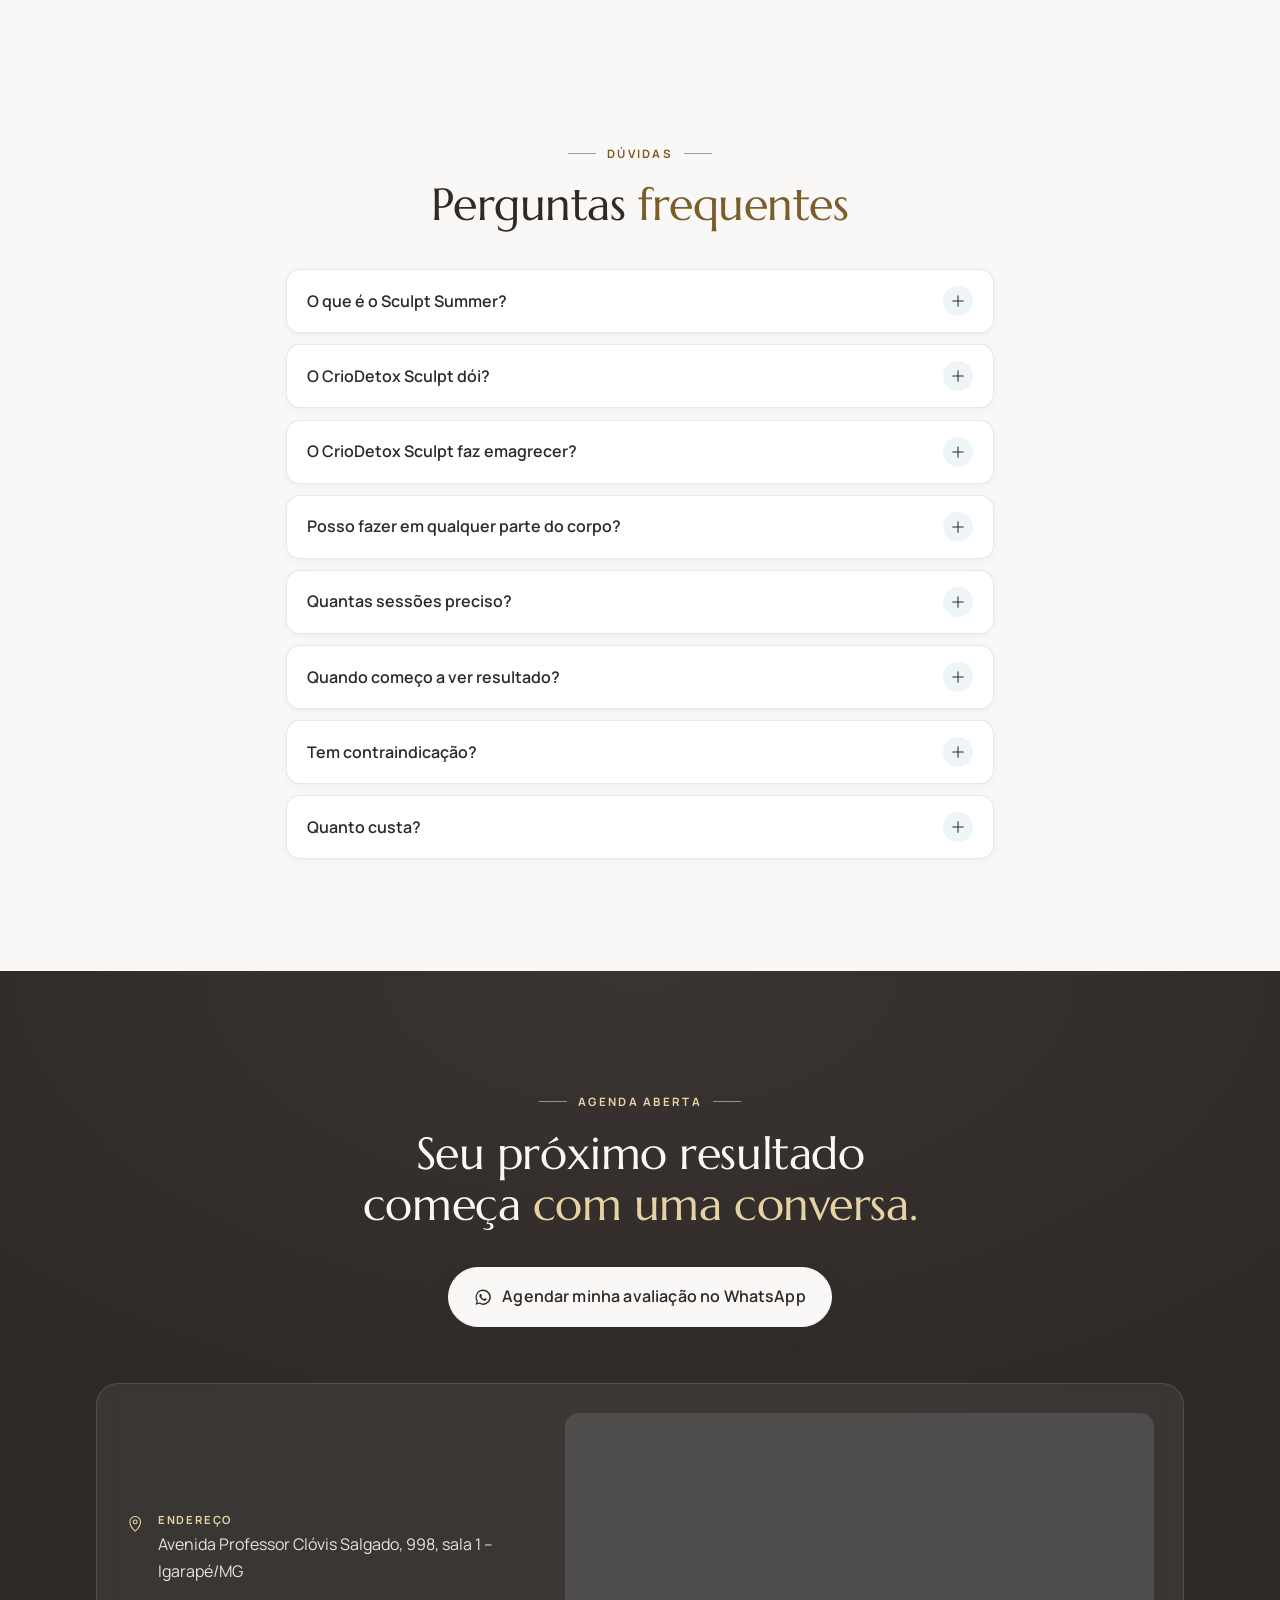
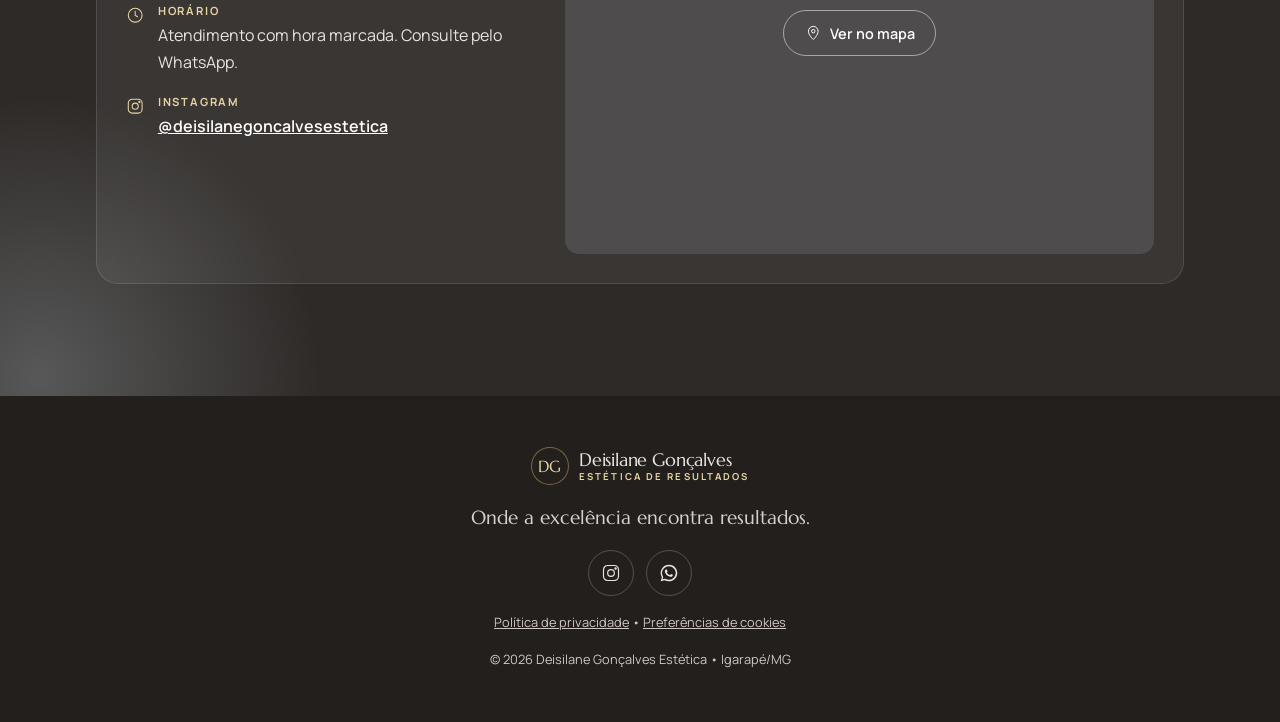
==== commit e68af825: "Aponta o site para o domínio deisilanegoncalves.com.br Recoloca o CNAME e troca canonical, Open Grap" ====
--- a/index.html
+++ b/index.html
@@ -6,7 +6,7 @@
   <title>Deisilane Gonçalves | Estética em Igarapé/MG – CrioDetox Sculpt</title>
   <meta name="description" content="CrioDetox Sculpt em Igarapé/MG: redução de medidas e gordura localizada com a Deisilane Gonçalves, criadora do protocolo e premiada em 2023, 2024 e 2025. Agende sua avaliação pelo WhatsApp.">
   <meta name="theme-color" content="#FAF8F6">
-  <link rel="canonical" href="https://davidv1010.github.io/site-dra-deisilane-goncalves/">
+  <link rel="canonical" href="https://deisilanegoncalves.com.br/">
 
   <!-- Open Graph (prévia no Instagram/WhatsApp) -->
   <meta property="og:type" content="website">
@@ -14,8 +14,8 @@
   <meta property="og:site_name" content="Deisilane Gonçalves | Estética de Resultados">
   <meta property="og:title" content="Deisilane Gonçalves | Estética de Resultados">
   <meta property="og:description" content="Onde a excelência encontra resultados. Criadora do CrioDetox Sculpt, premiada em 2023, 2024 e 2025. Atendimento em Igarapé/MG.">
-  <meta property="og:url" content="https://davidv1010.github.io/site-dra-deisilane-goncalves/">
-  <meta property="og:image" content="https://davidv1010.github.io/site-dra-deisilane-goncalves/assets/img/og-image.jpg">
+  <meta property="og:url" content="https://deisilanegoncalves.com.br/">
+  <meta property="og:image" content="https://deisilanegoncalves.com.br/assets/img/og-image.jpg">
   <meta property="og:image:width" content="1200">
   <meta property="og:image:height" content="630">
   <meta name="twitter:card" content="summary_large_image">
@@ -35,8 +35,8 @@
     "@type": "BeautySalon",
     "name": "Deisilane Gonçalves | Estética de Resultados",
     "description": "Onde a excelência encontra resultados. Estética corporal e facial em Igarapé/MG, criadora do protocolo CrioDetox Sculpt para gordura localizada e redução de medidas.",
-    "url": "https://davidv1010.github.io/site-dra-deisilane-goncalves/",
-    "image": "https://davidv1010.github.io/site-dra-deisilane-goncalves/assets/img/og-image.jpg",
+    "url": "https://deisilanegoncalves.com.br/",
+    "image": "https://deisilanegoncalves.com.br/assets/img/og-image.jpg",
     "telephone": "+55-31-99236-3511",
     "priceRange": "$$",
     "address": {
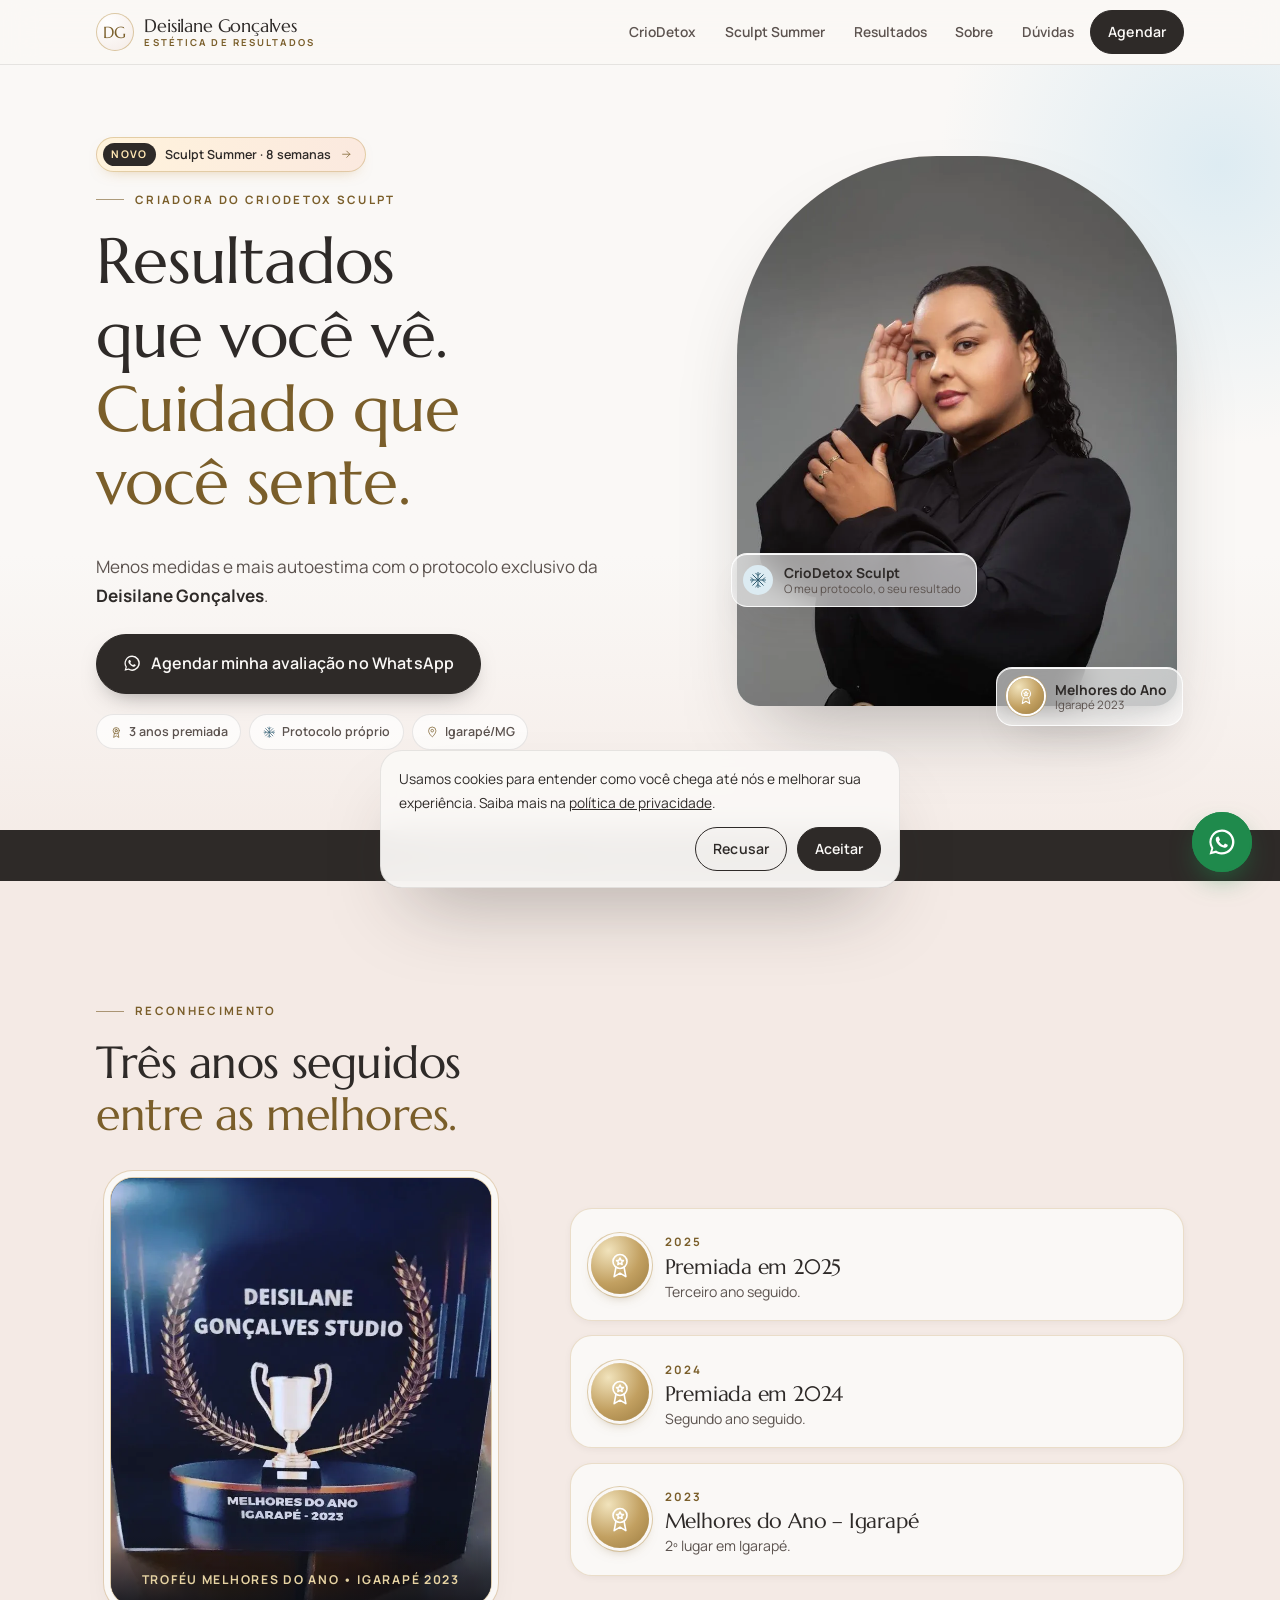
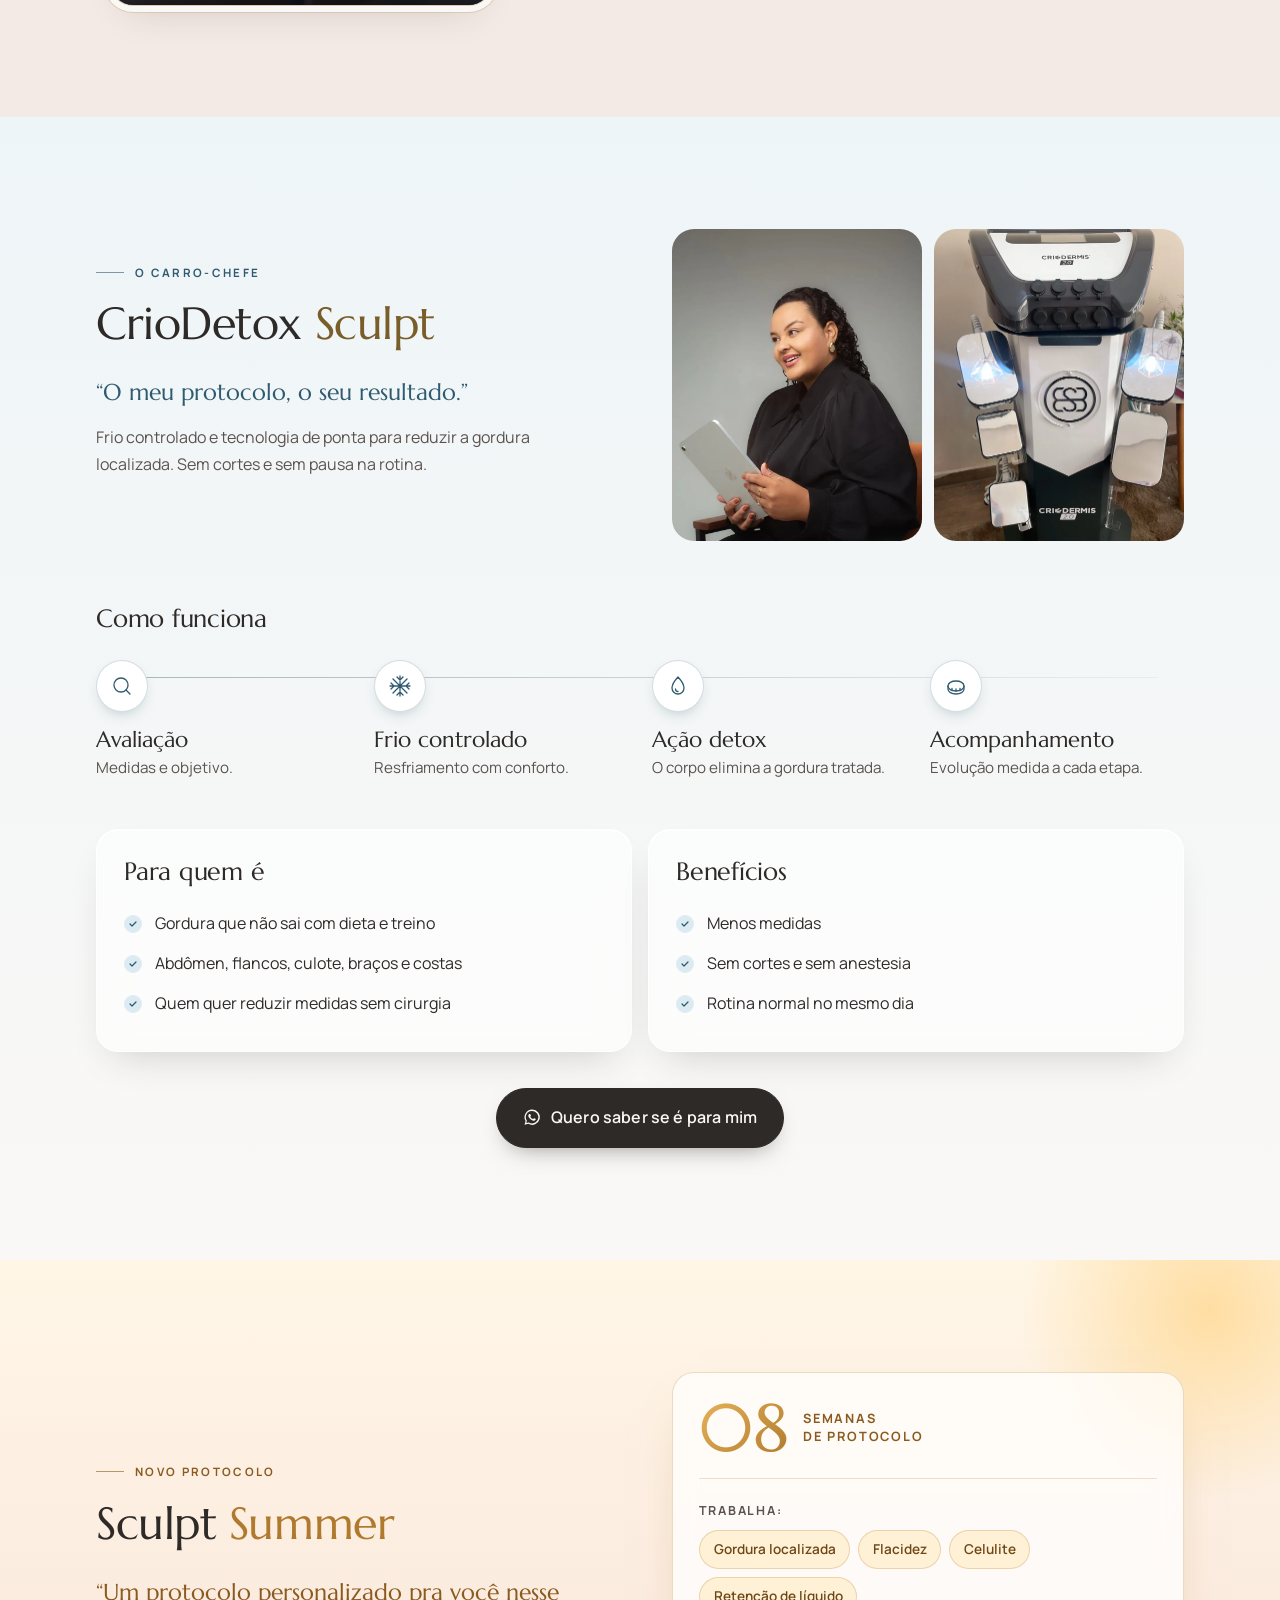
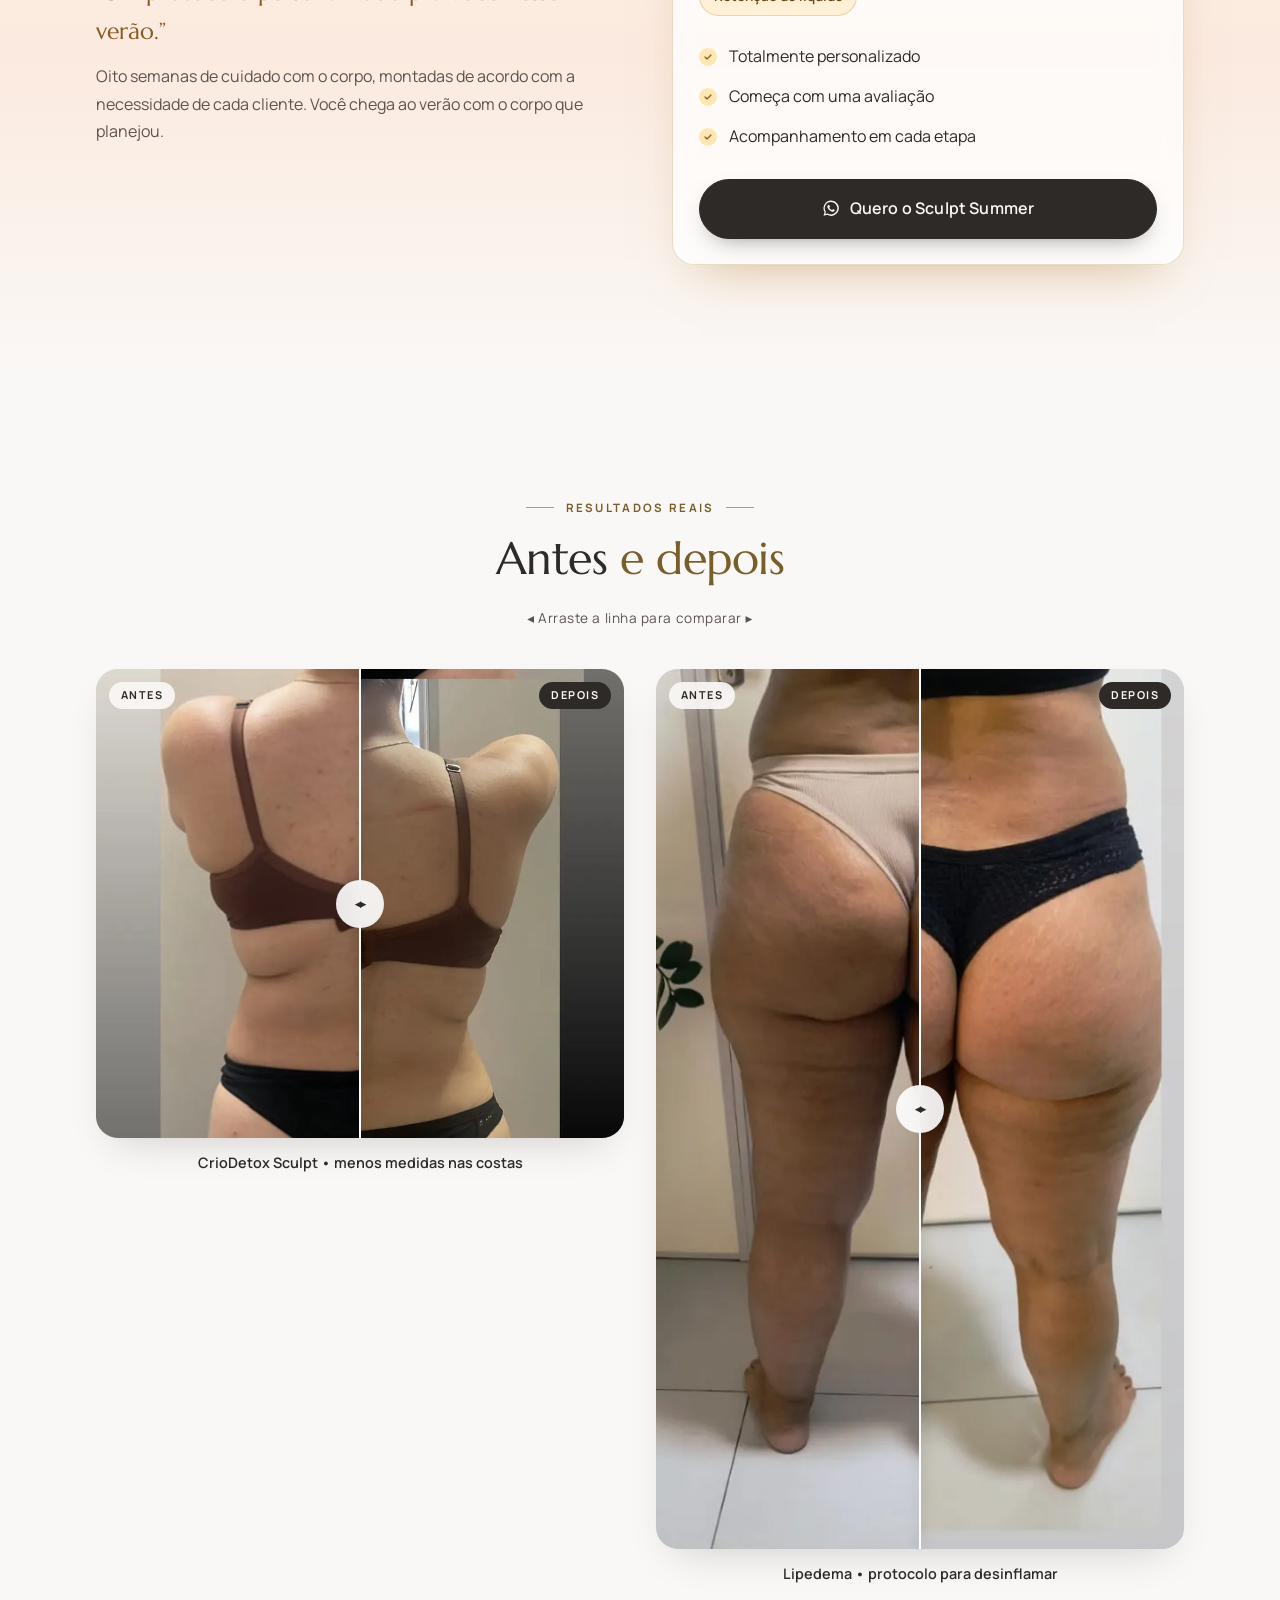
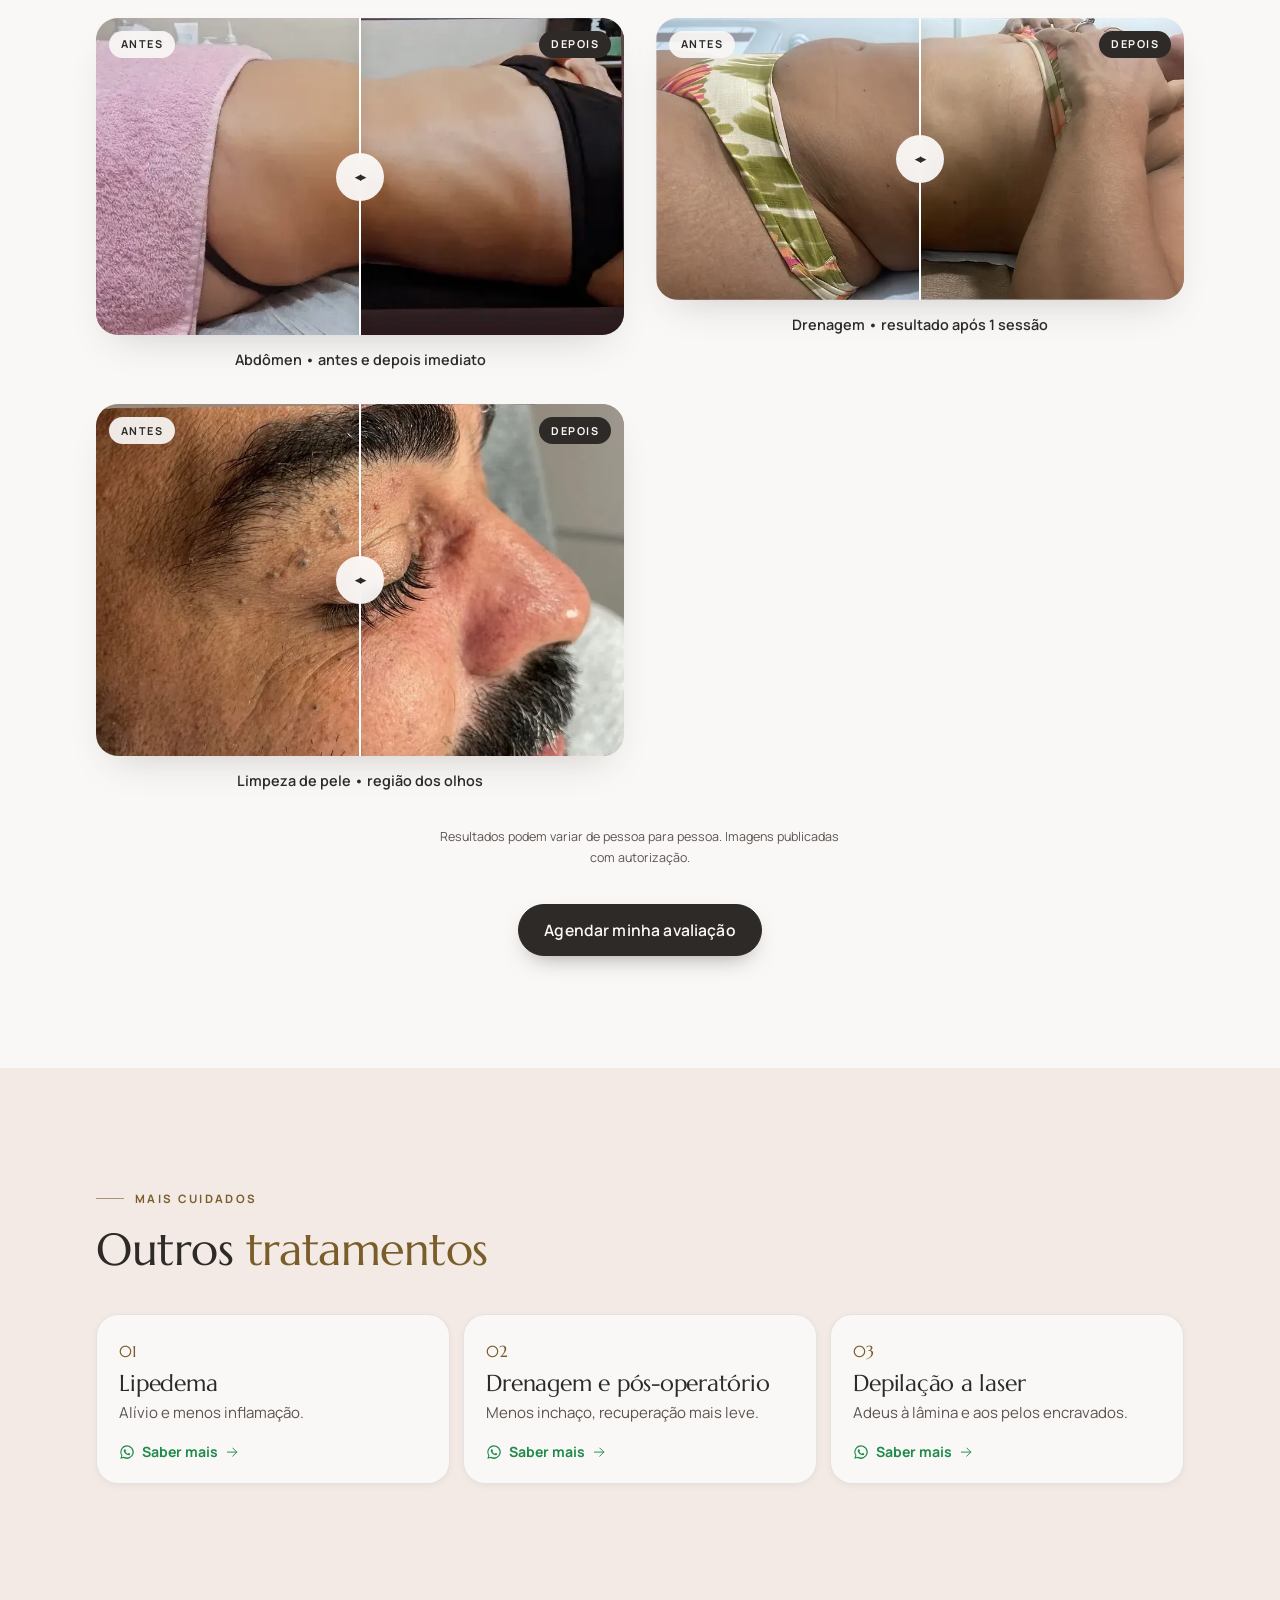
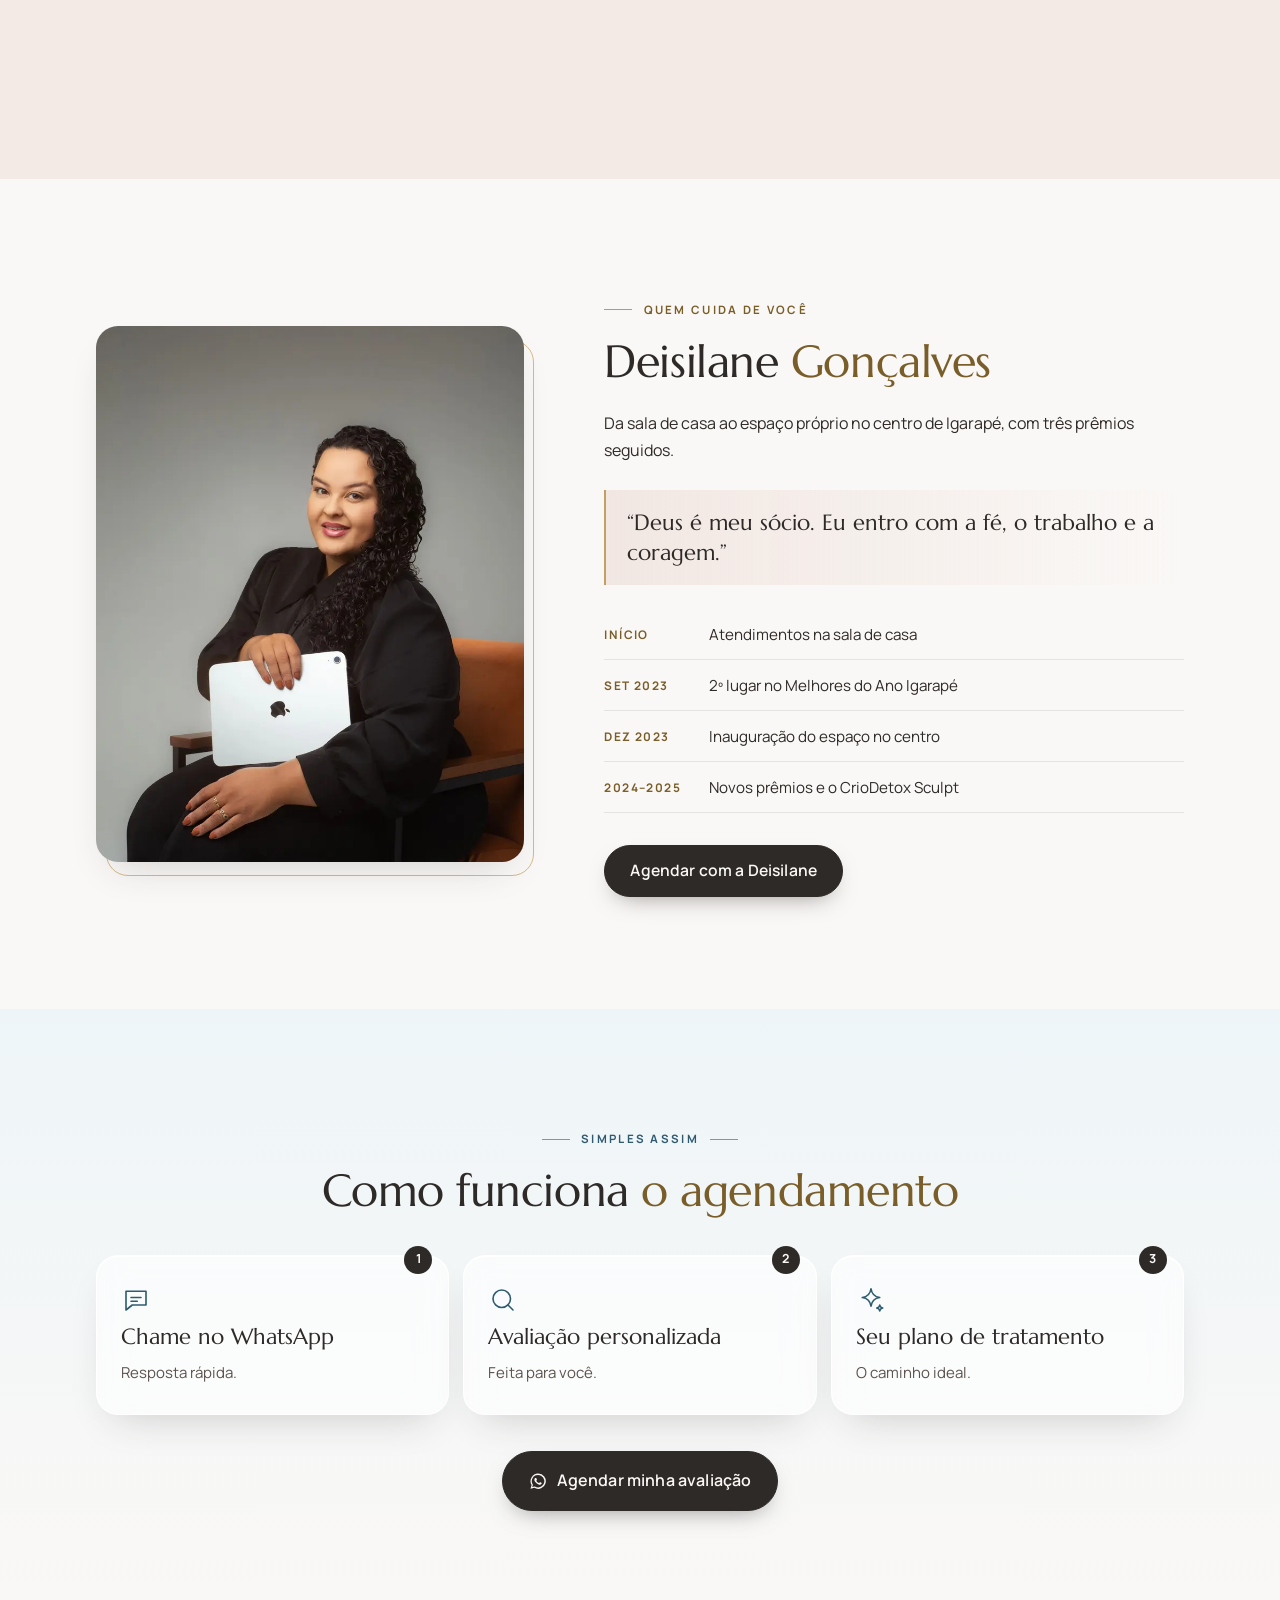
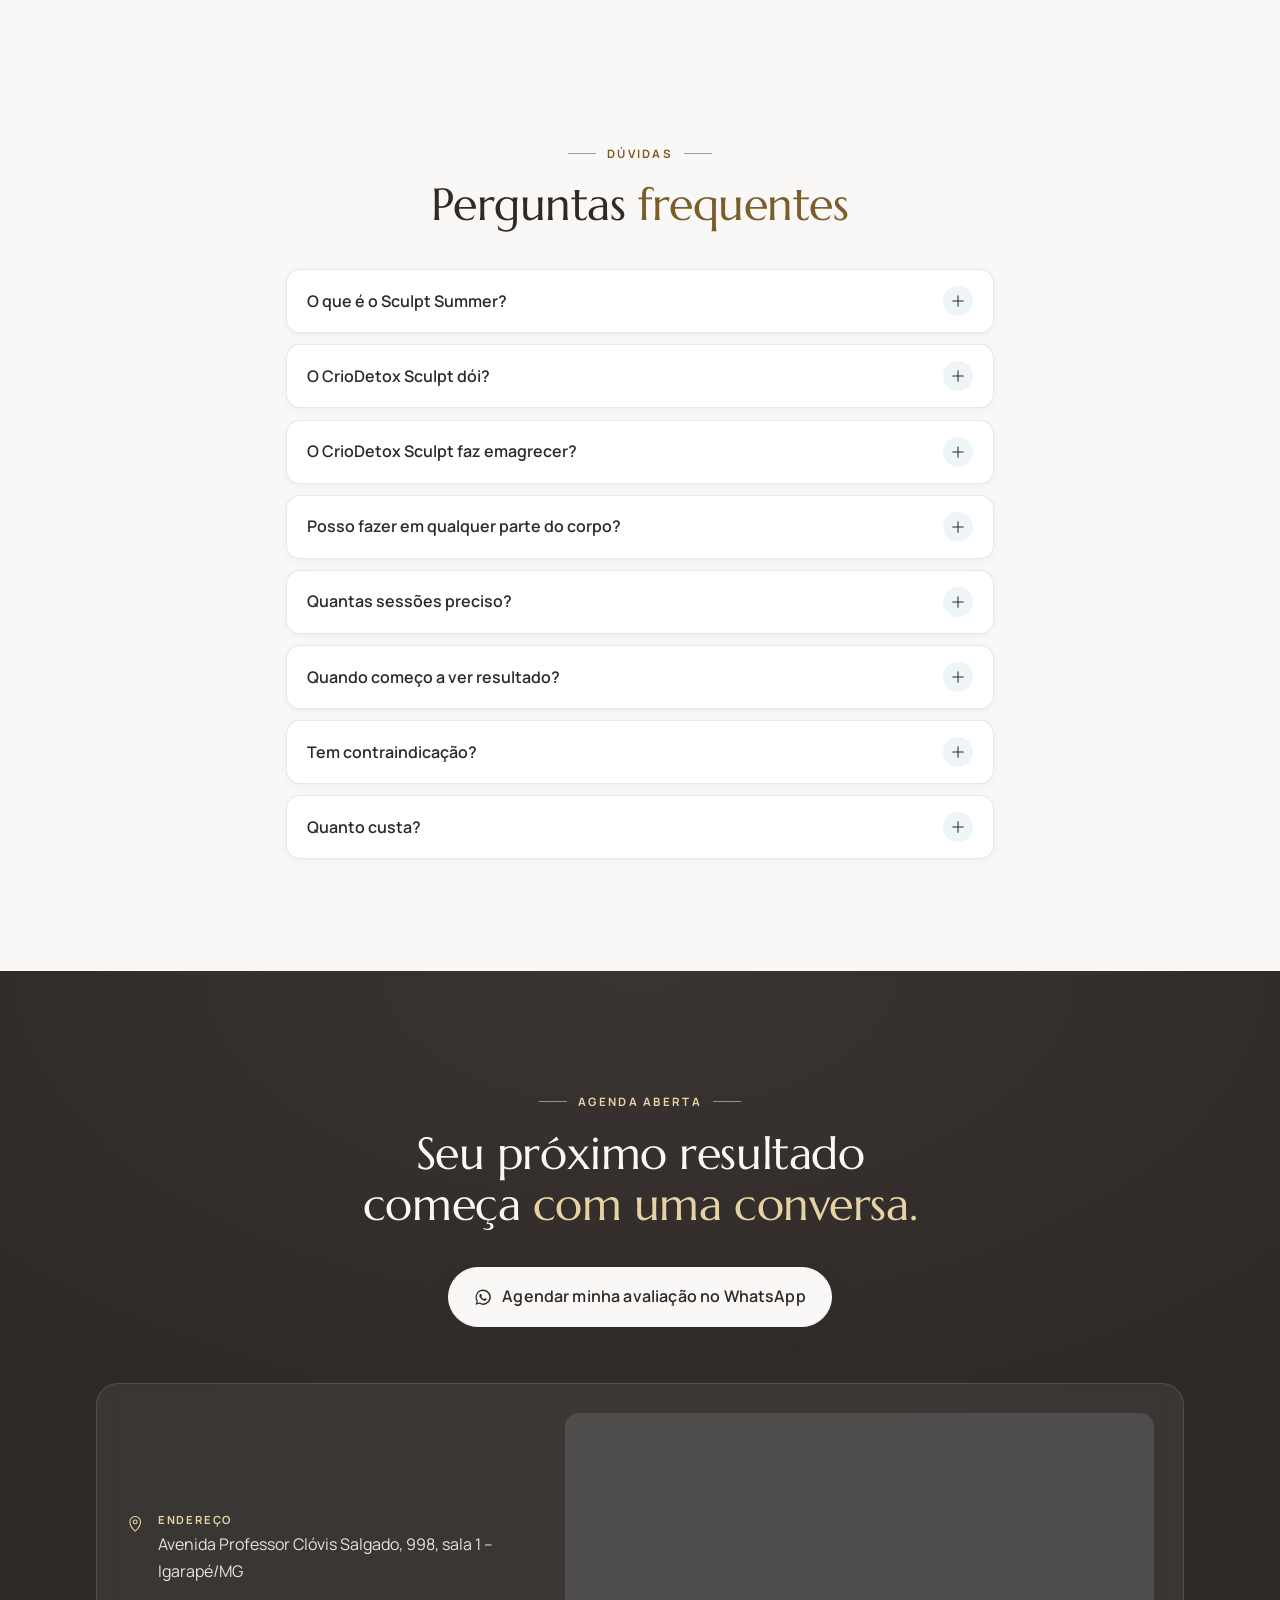
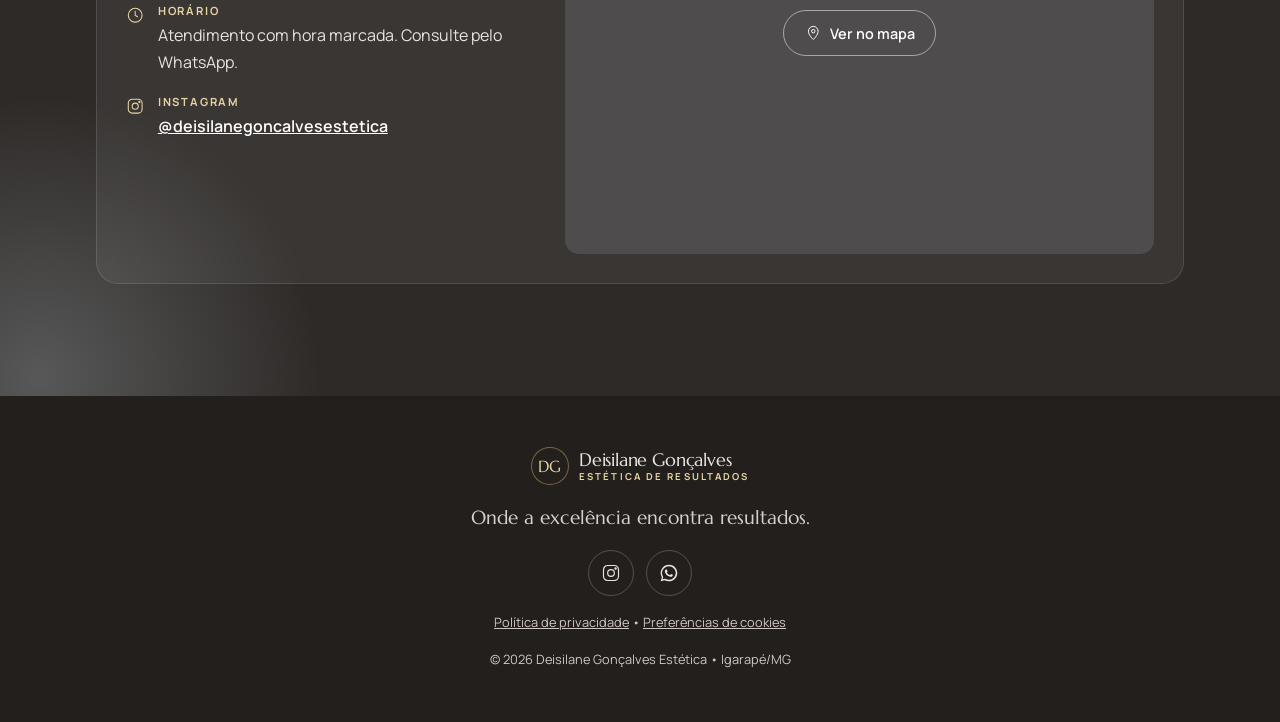
==== commit 2972285a: "Volta o site para o endereço do GitHub Pages O domínio deisilanegoncalves.com.br ainda não está regi" ====
--- a/index.html
+++ b/index.html
@@ -6,7 +6,7 @@
   <title>Deisilane Gonçalves | Estética em Igarapé/MG – CrioDetox Sculpt</title>
   <meta name="description" content="CrioDetox Sculpt em Igarapé/MG: redução de medidas e gordura localizada com a Deisilane Gonçalves, criadora do protocolo e premiada em 2023, 2024 e 2025. Agende sua avaliação pelo WhatsApp.">
   <meta name="theme-color" content="#FAF8F6">
-  <link rel="canonical" href="https://deisilanegoncalves.com.br/">
+  <link rel="canonical" href="https://davidv1010.github.io/site-dra-deisilane-goncalves/">
 
   <!-- Open Graph (prévia no Instagram/WhatsApp) -->
   <meta property="og:type" content="website">
@@ -14,8 +14,8 @@
   <meta property="og:site_name" content="Deisilane Gonçalves | Estética de Resultados">
   <meta property="og:title" content="Deisilane Gonçalves | Estética de Resultados">
   <meta property="og:description" content="Onde a excelência encontra resultados. Criadora do CrioDetox Sculpt, premiada em 2023, 2024 e 2025. Atendimento em Igarapé/MG.">
-  <meta property="og:url" content="https://deisilanegoncalves.com.br/">
-  <meta property="og:image" content="https://deisilanegoncalves.com.br/assets/img/og-image.jpg">
+  <meta property="og:url" content="https://davidv1010.github.io/site-dra-deisilane-goncalves/">
+  <meta property="og:image" content="https://davidv1010.github.io/site-dra-deisilane-goncalves/assets/img/og-image.jpg">
   <meta property="og:image:width" content="1200">
   <meta property="og:image:height" content="630">
   <meta name="twitter:card" content="summary_large_image">
@@ -35,8 +35,8 @@
     "@type": "BeautySalon",
     "name": "Deisilane Gonçalves | Estética de Resultados",
     "description": "Onde a excelência encontra resultados. Estética corporal e facial em Igarapé/MG, criadora do protocolo CrioDetox Sculpt para gordura localizada e redução de medidas.",
-    "url": "https://deisilanegoncalves.com.br/",
-    "image": "https://deisilanegoncalves.com.br/assets/img/og-image.jpg",
+    "url": "https://davidv1010.github.io/site-dra-deisilane-goncalves/",
+    "image": "https://davidv1010.github.io/site-dra-deisilane-goncalves/assets/img/og-image.jpg",
     "telephone": "+55-31-99236-3511",
     "priceRange": "$$",
     "address": {
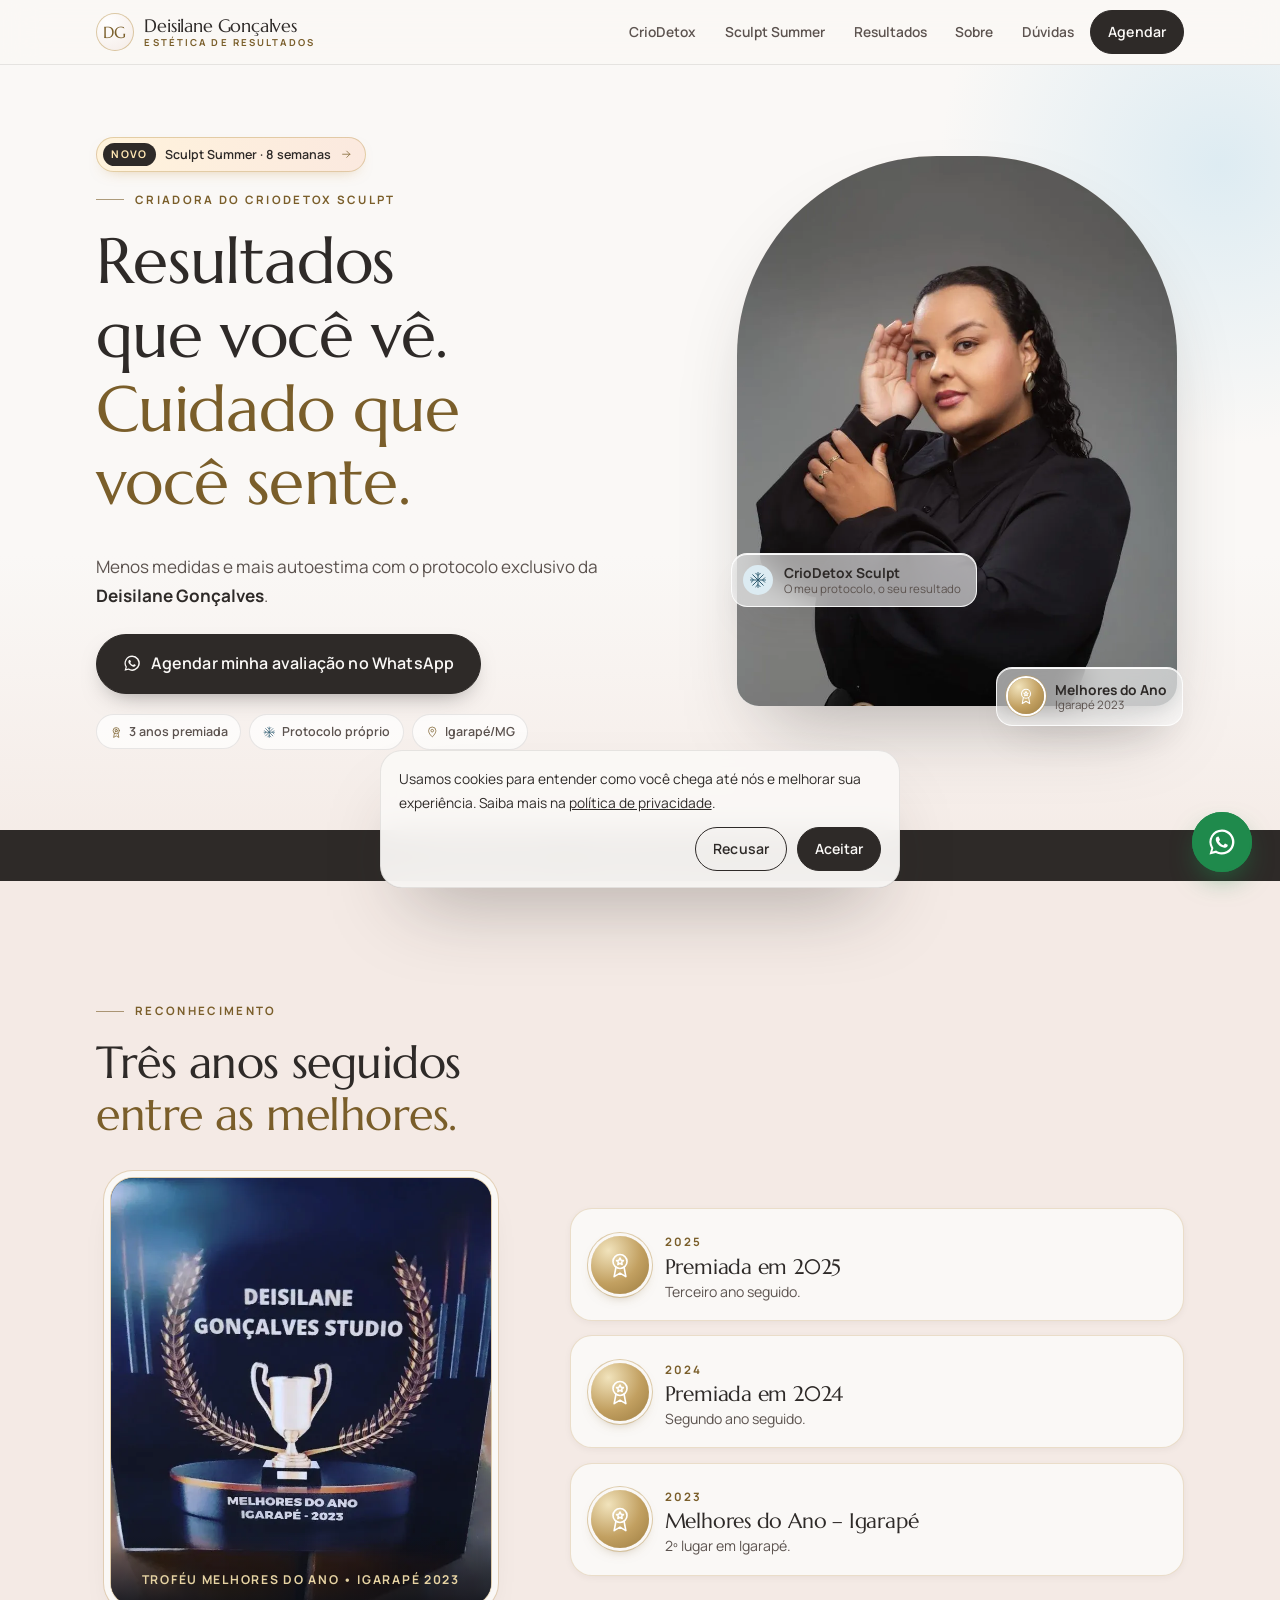
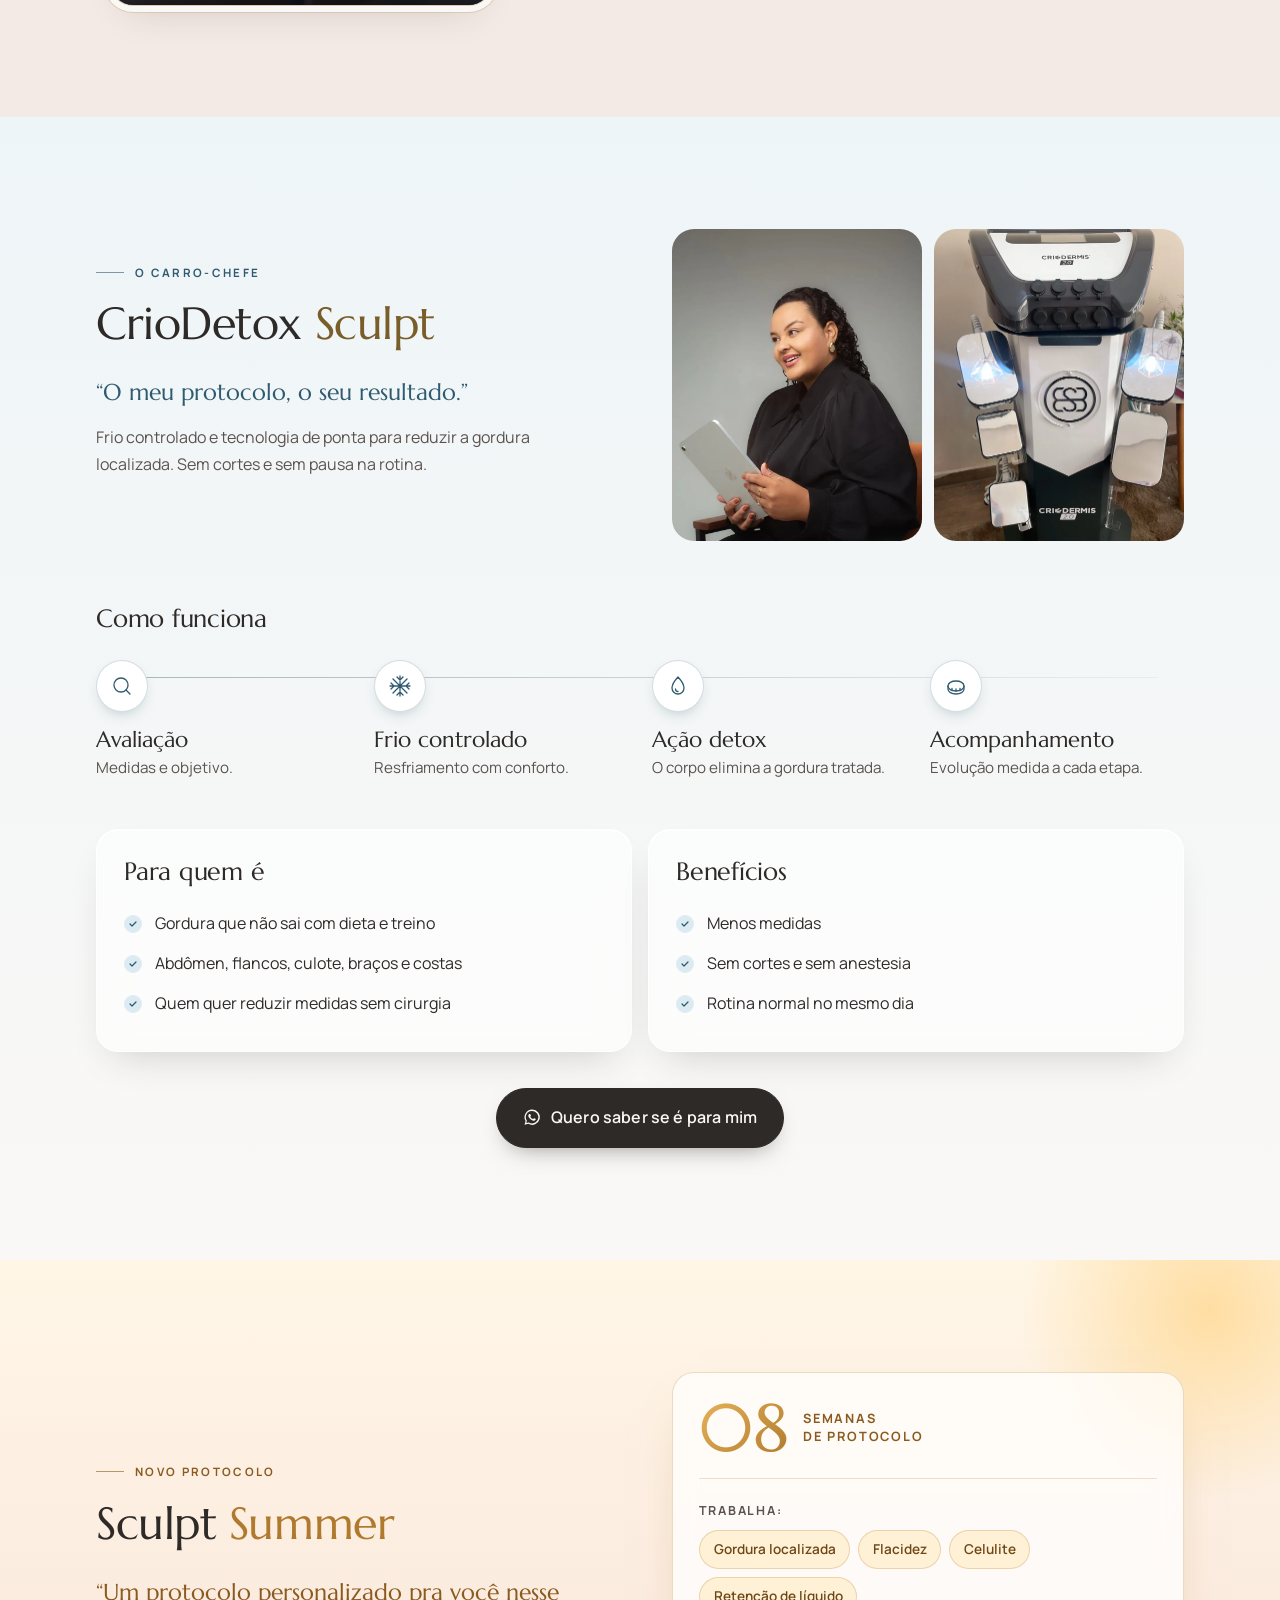
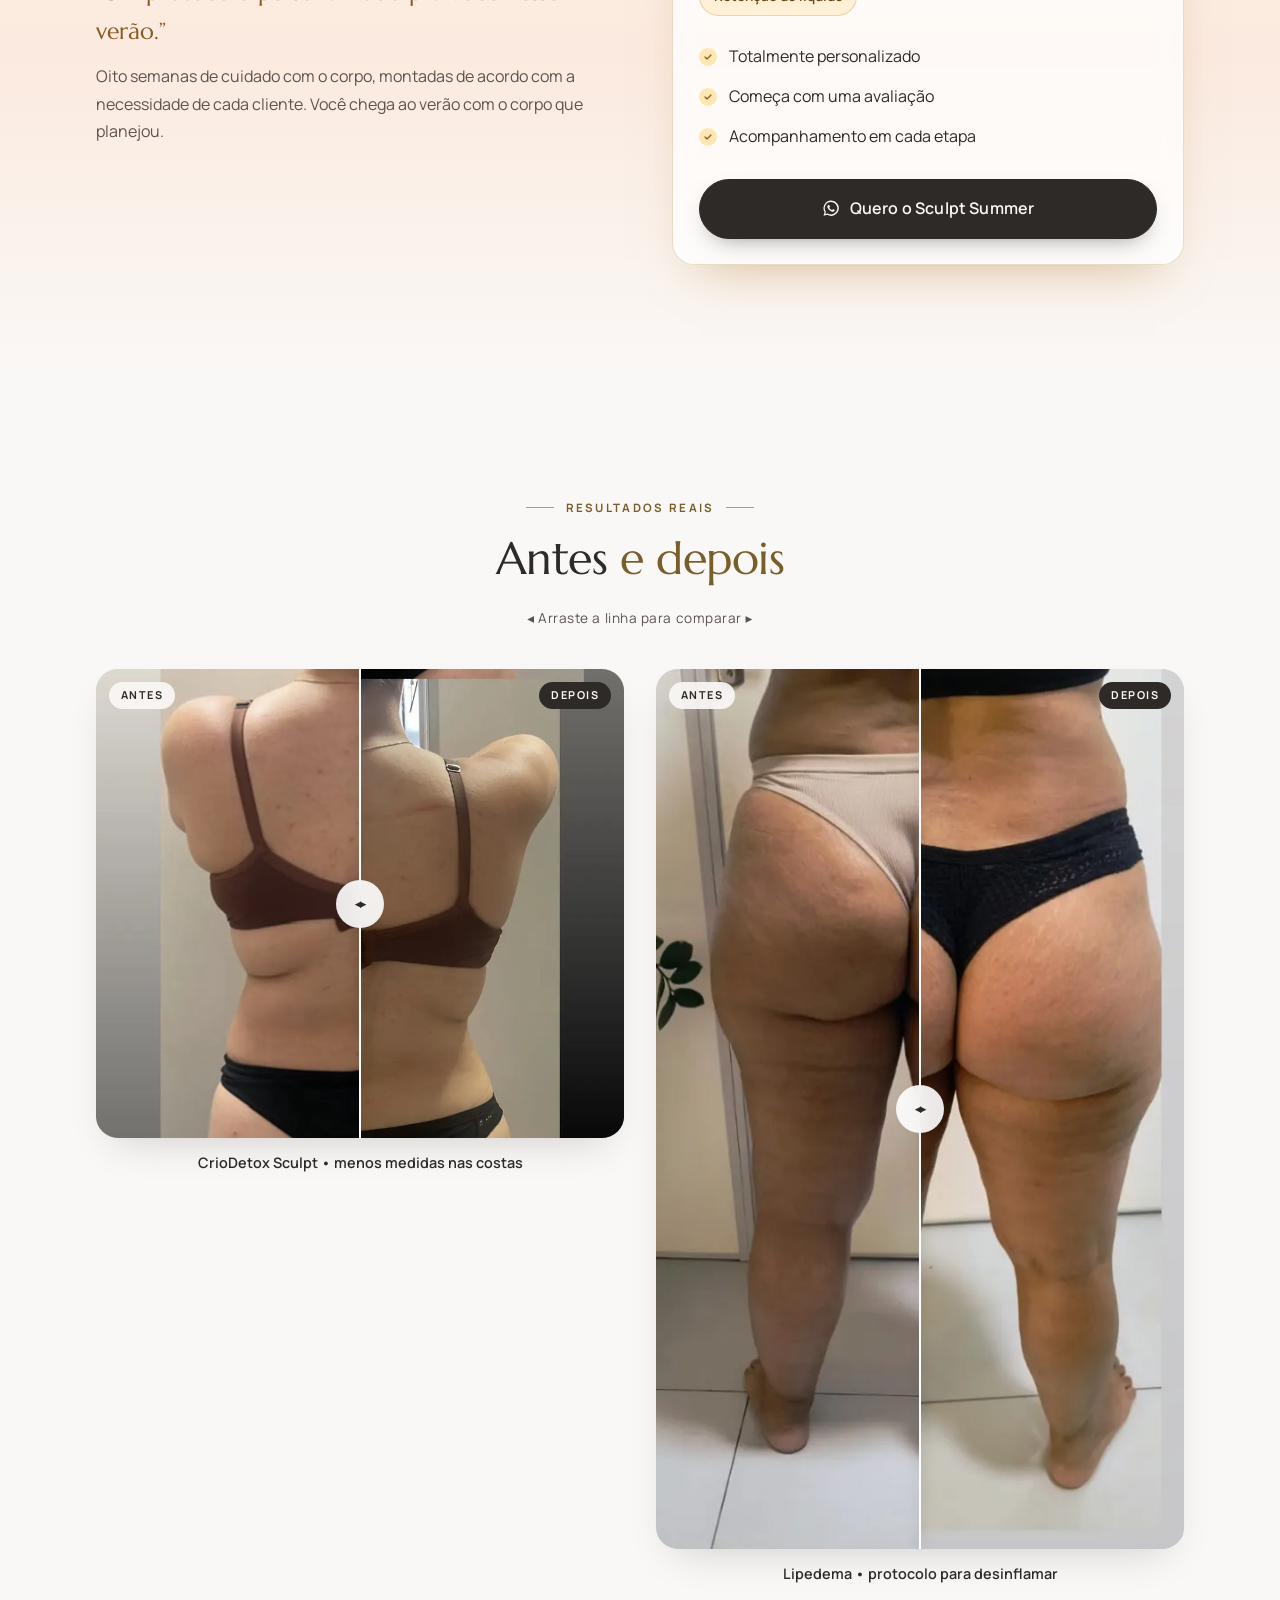
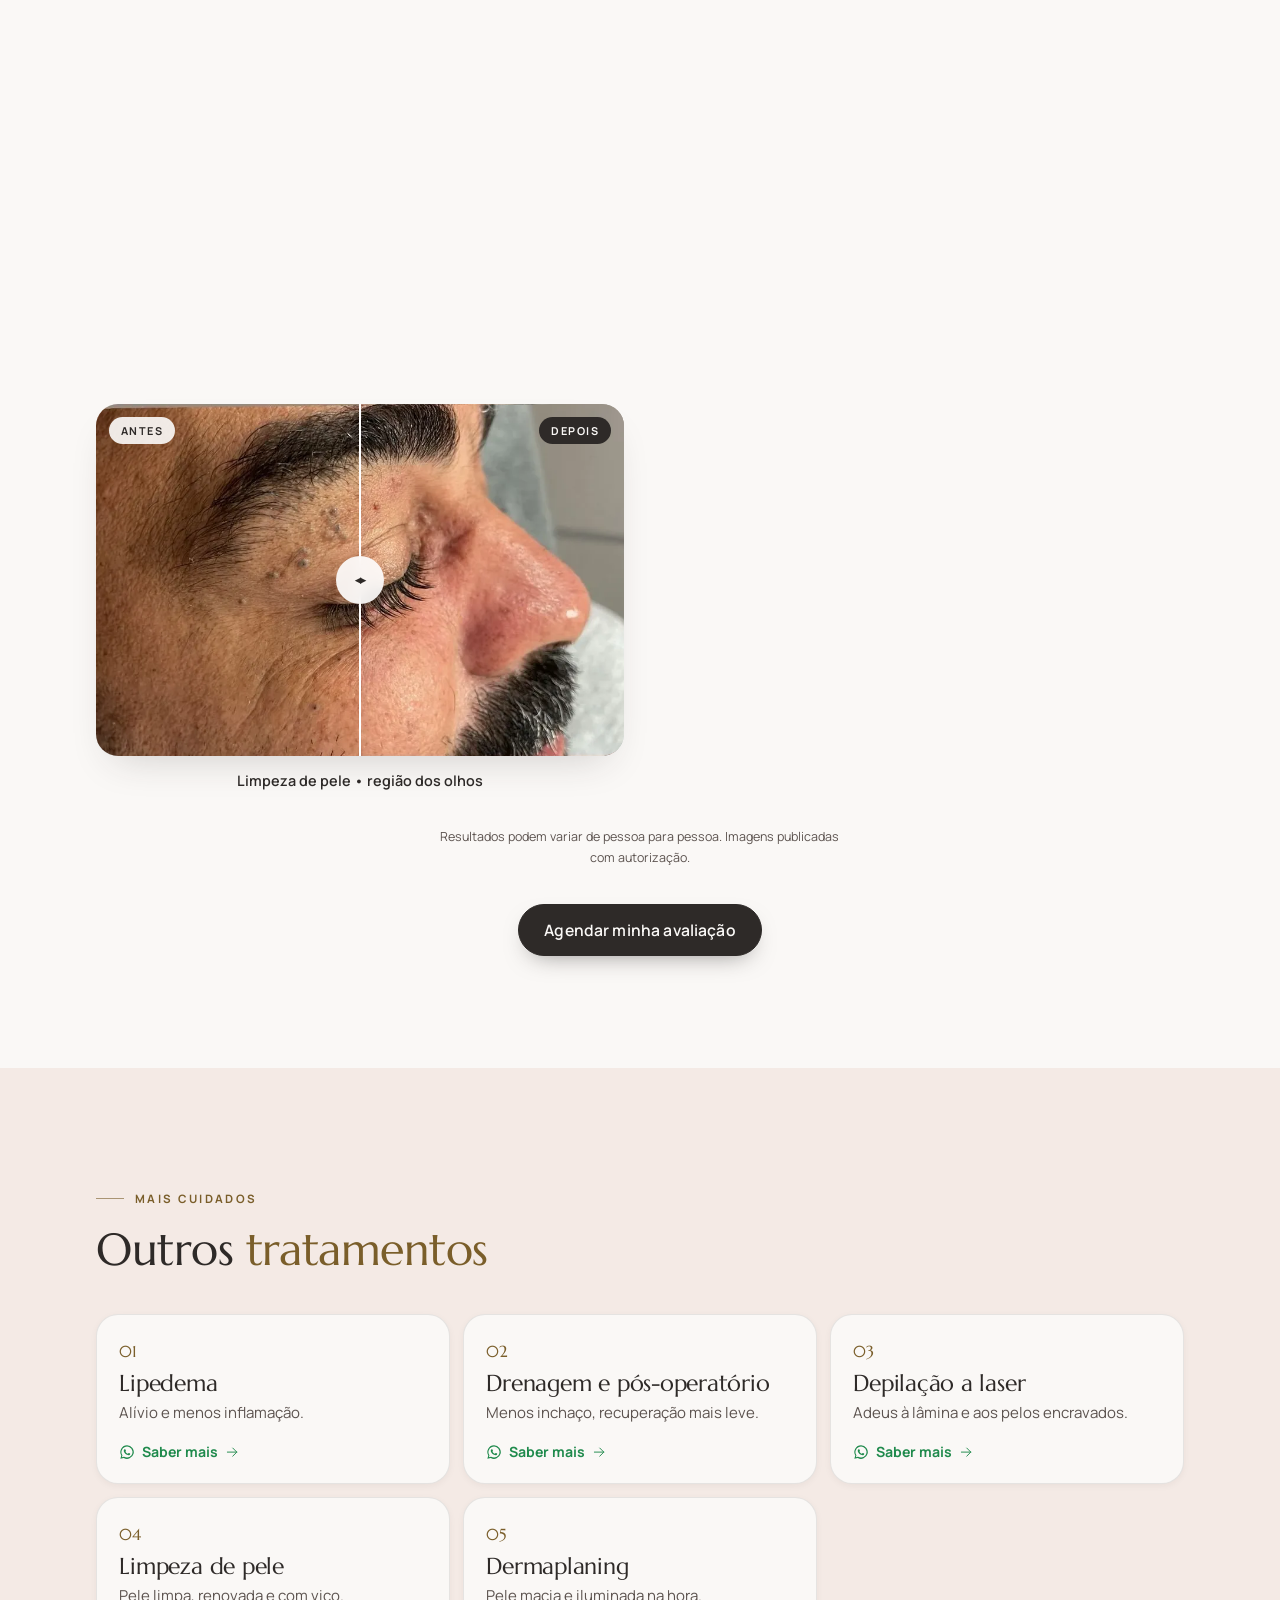
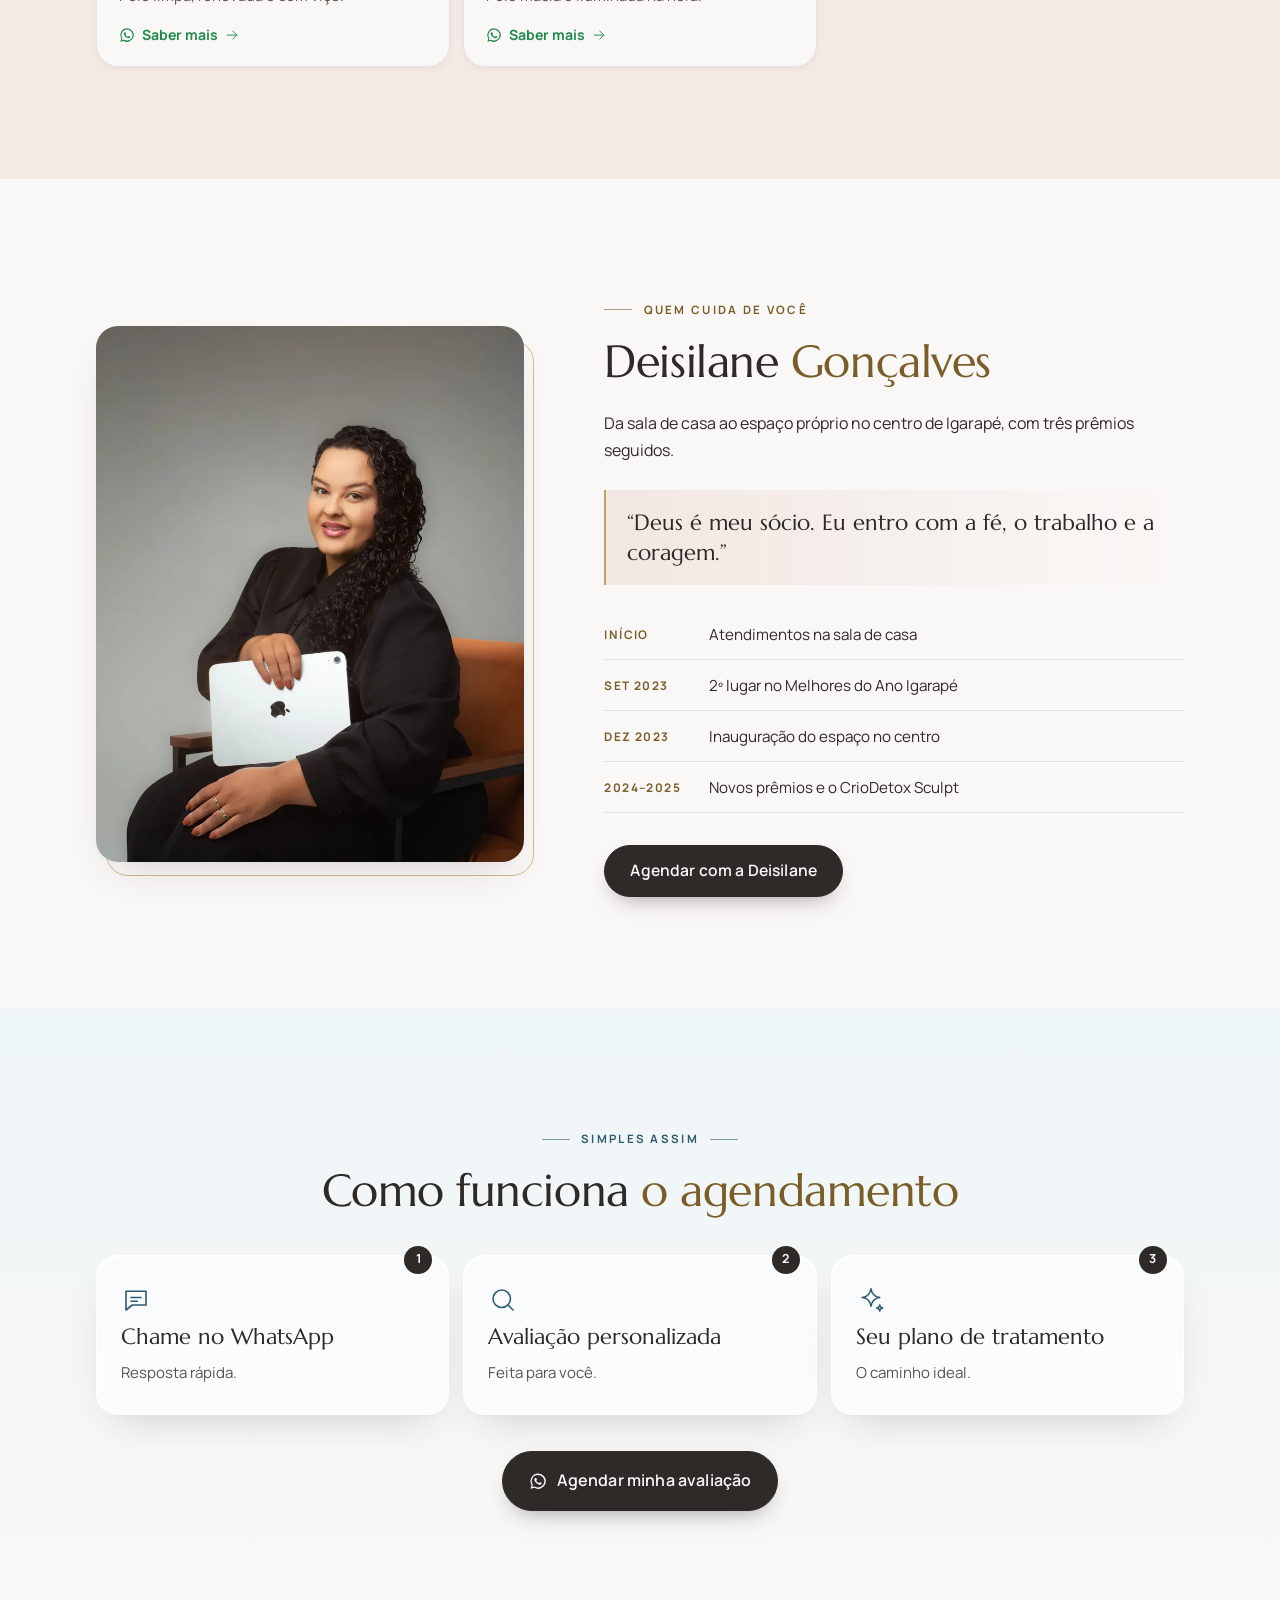
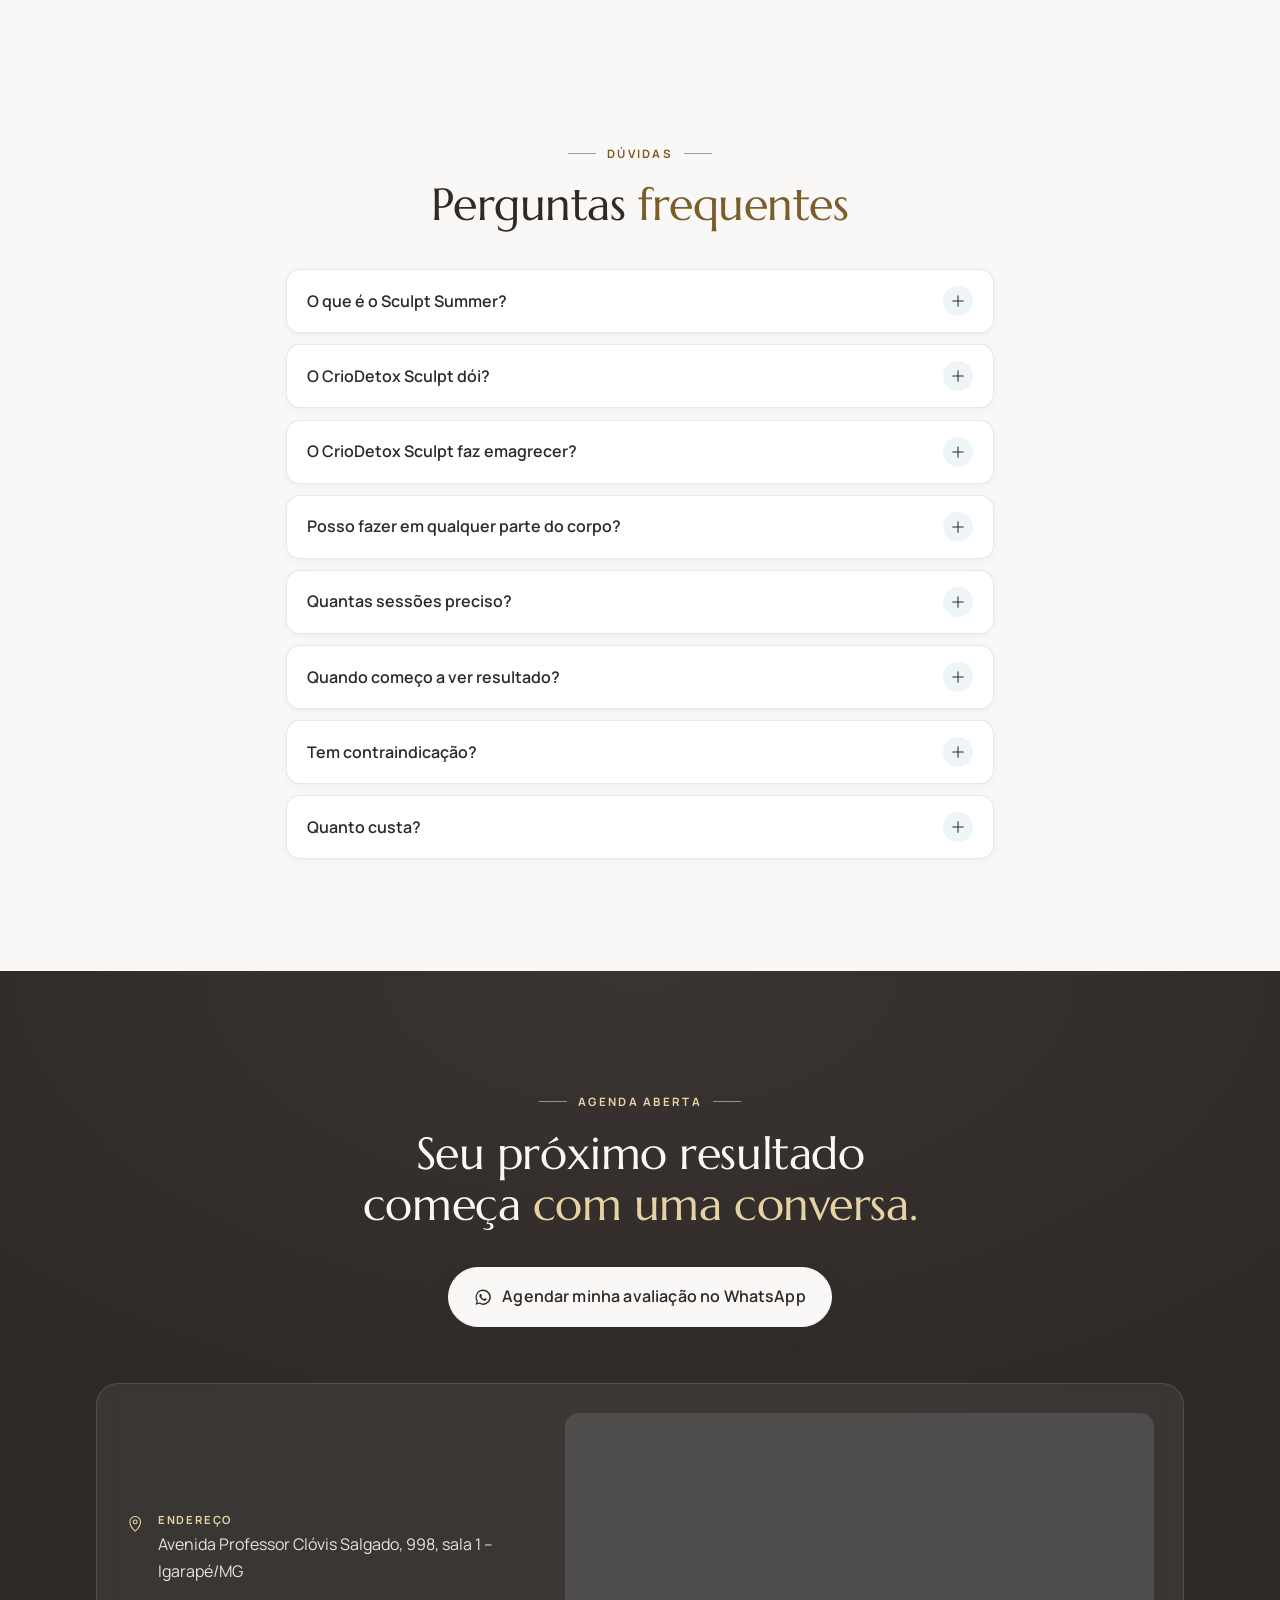
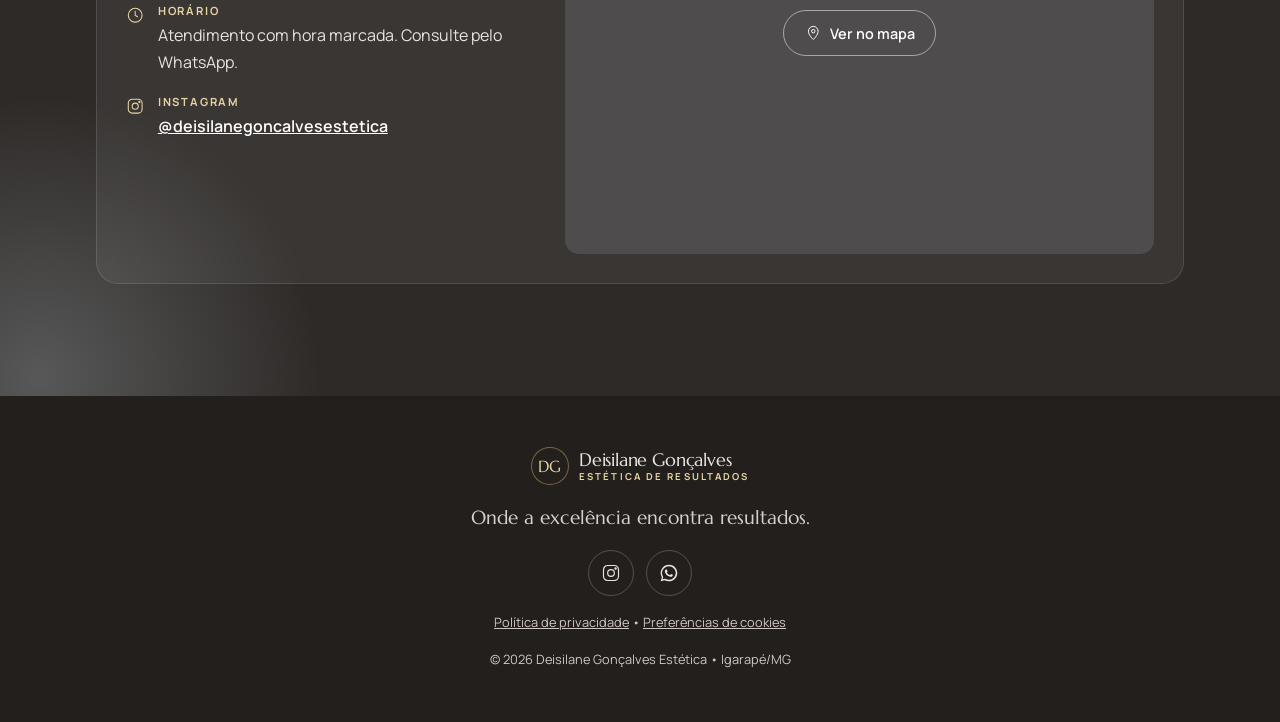
==== commit e886ca8a: "Aponta o site para o domínio deisilanegonçales.com.br CNAME e endereços (canonical, Open Graph e sch" ====
--- a/index.html
+++ b/index.html
@@ -6,7 +6,7 @@
   <title>Deisilane Gonçalves | Estética em Igarapé/MG – CrioDetox Sculpt</title>
   <meta name="description" content="CrioDetox Sculpt em Igarapé/MG: redução de medidas e gordura localizada com a Deisilane Gonçalves, criadora do protocolo e premiada em 2023, 2024 e 2025. Agende sua avaliação pelo WhatsApp.">
   <meta name="theme-color" content="#FAF8F6">
-  <link rel="canonical" href="https://davidv1010.github.io/site-dra-deisilane-goncalves/">
+  <link rel="canonical" href="https://xn--deisilanegonales-npb.com.br/">
 
   <!-- Open Graph (prévia no Instagram/WhatsApp) -->
   <meta property="og:type" content="website">
@@ -14,8 +14,8 @@
   <meta property="og:site_name" content="Deisilane Gonçalves | Estética de Resultados">
   <meta property="og:title" content="Deisilane Gonçalves | Estética de Resultados">
   <meta property="og:description" content="Onde a excelência encontra resultados. Criadora do CrioDetox Sculpt, premiada em 2023, 2024 e 2025. Atendimento em Igarapé/MG.">
-  <meta property="og:url" content="https://davidv1010.github.io/site-dra-deisilane-goncalves/">
-  <meta property="og:image" content="https://davidv1010.github.io/site-dra-deisilane-goncalves/assets/img/og-image.jpg">
+  <meta property="og:url" content="https://xn--deisilanegonales-npb.com.br/">
+  <meta property="og:image" content="https://xn--deisilanegonales-npb.com.br/assets/img/og-image.jpg">
   <meta property="og:image:width" content="1200">
   <meta property="og:image:height" content="630">
   <meta name="twitter:card" content="summary_large_image">
@@ -35,8 +35,8 @@
     "@type": "BeautySalon",
     "name": "Deisilane Gonçalves | Estética de Resultados",
     "description": "Onde a excelência encontra resultados. Estética corporal e facial em Igarapé/MG, criadora do protocolo CrioDetox Sculpt para gordura localizada e redução de medidas.",
-    "url": "https://davidv1010.github.io/site-dra-deisilane-goncalves/",
-    "image": "https://davidv1010.github.io/site-dra-deisilane-goncalves/assets/img/og-image.jpg",
+    "url": "https://xn--deisilanegonales-npb.com.br/",
+    "image": "https://xn--deisilanegonales-npb.com.br/assets/img/og-image.jpg",
     "telephone": "+55-31-99236-3511",
     "priceRange": "$$",
     "address": {
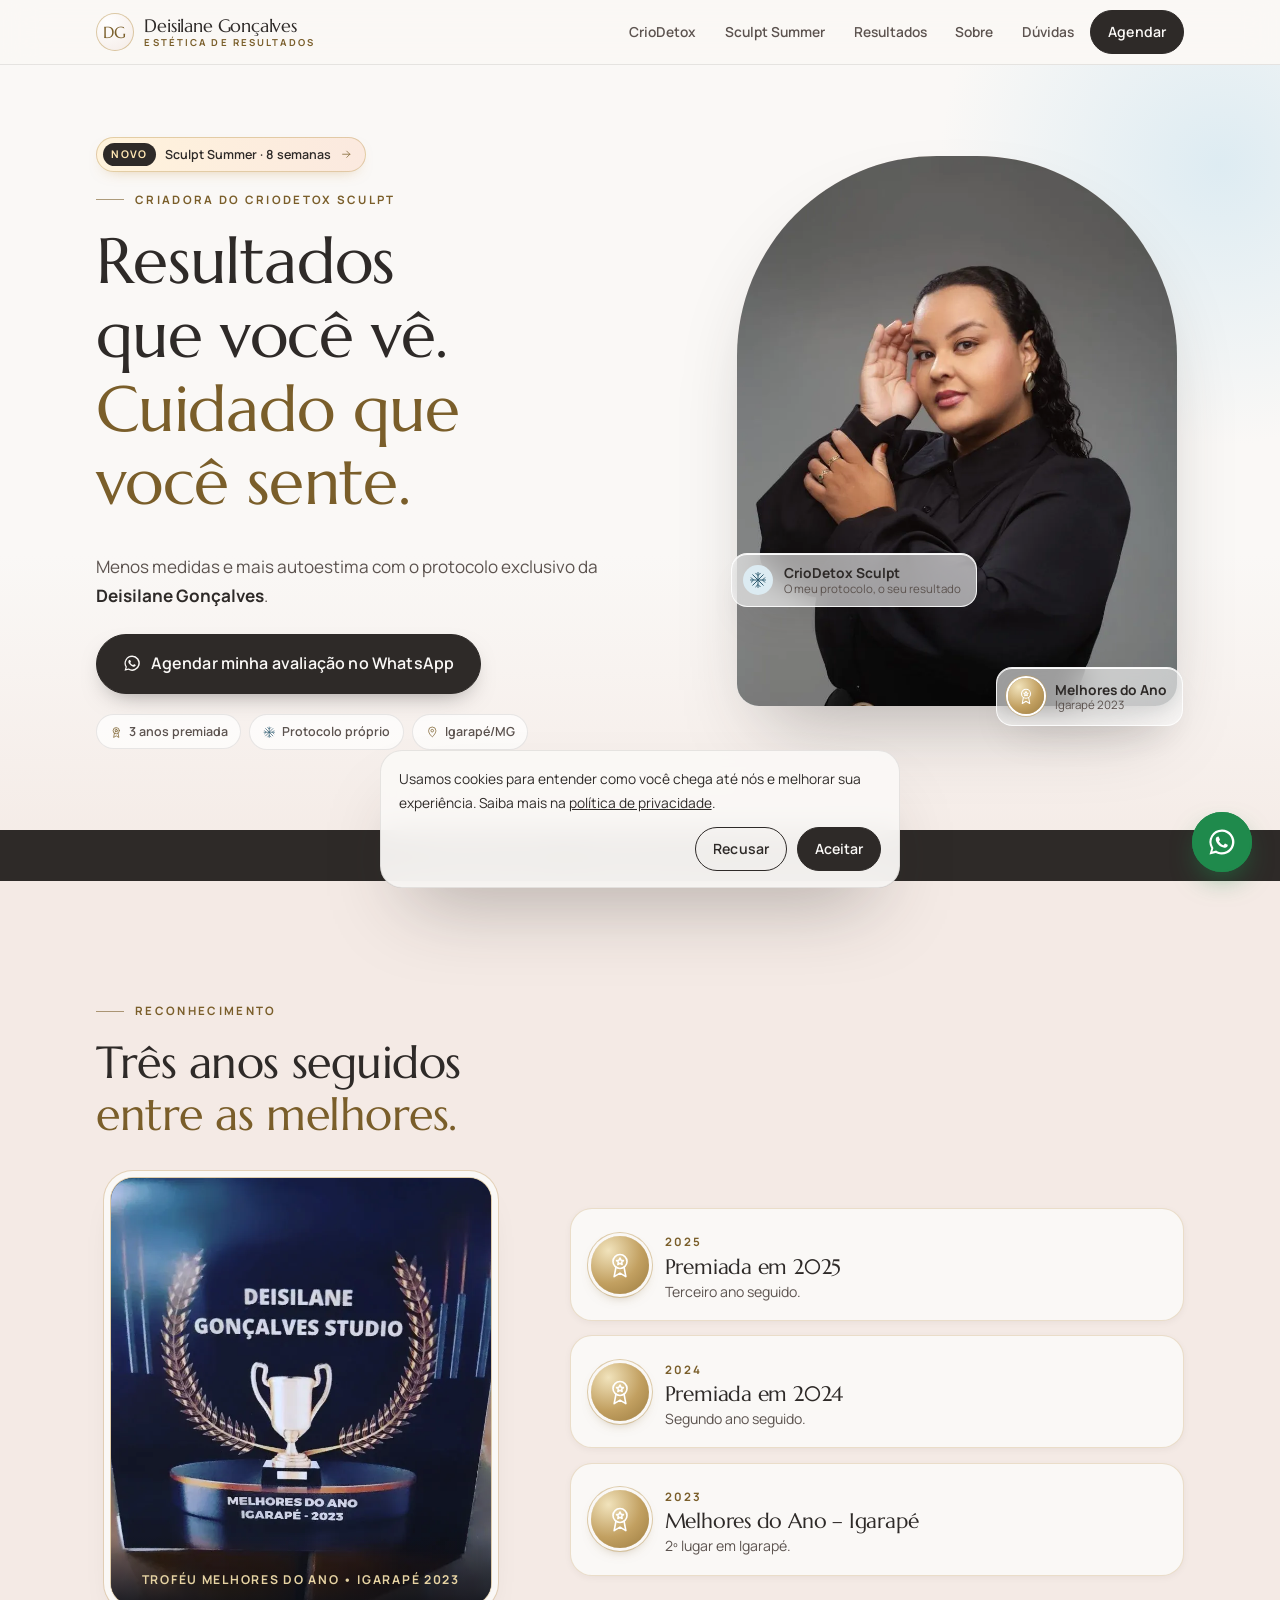
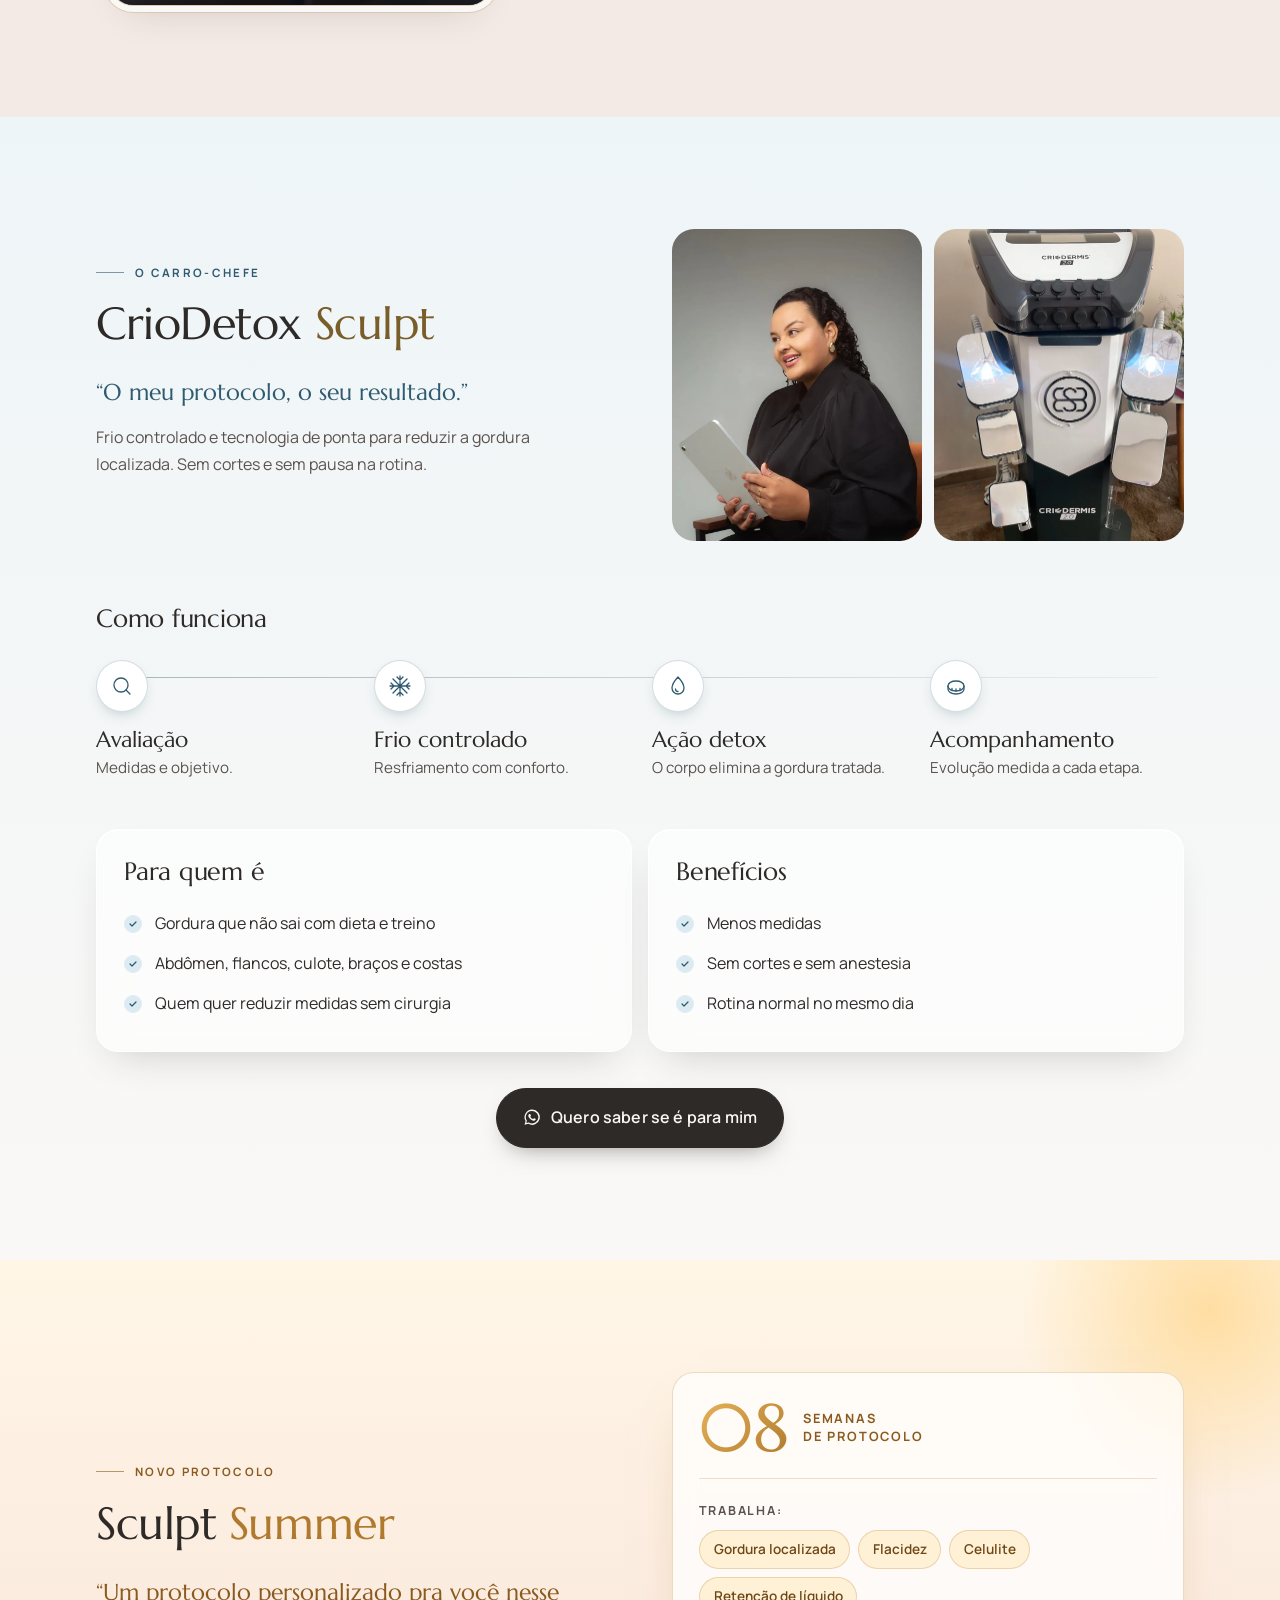
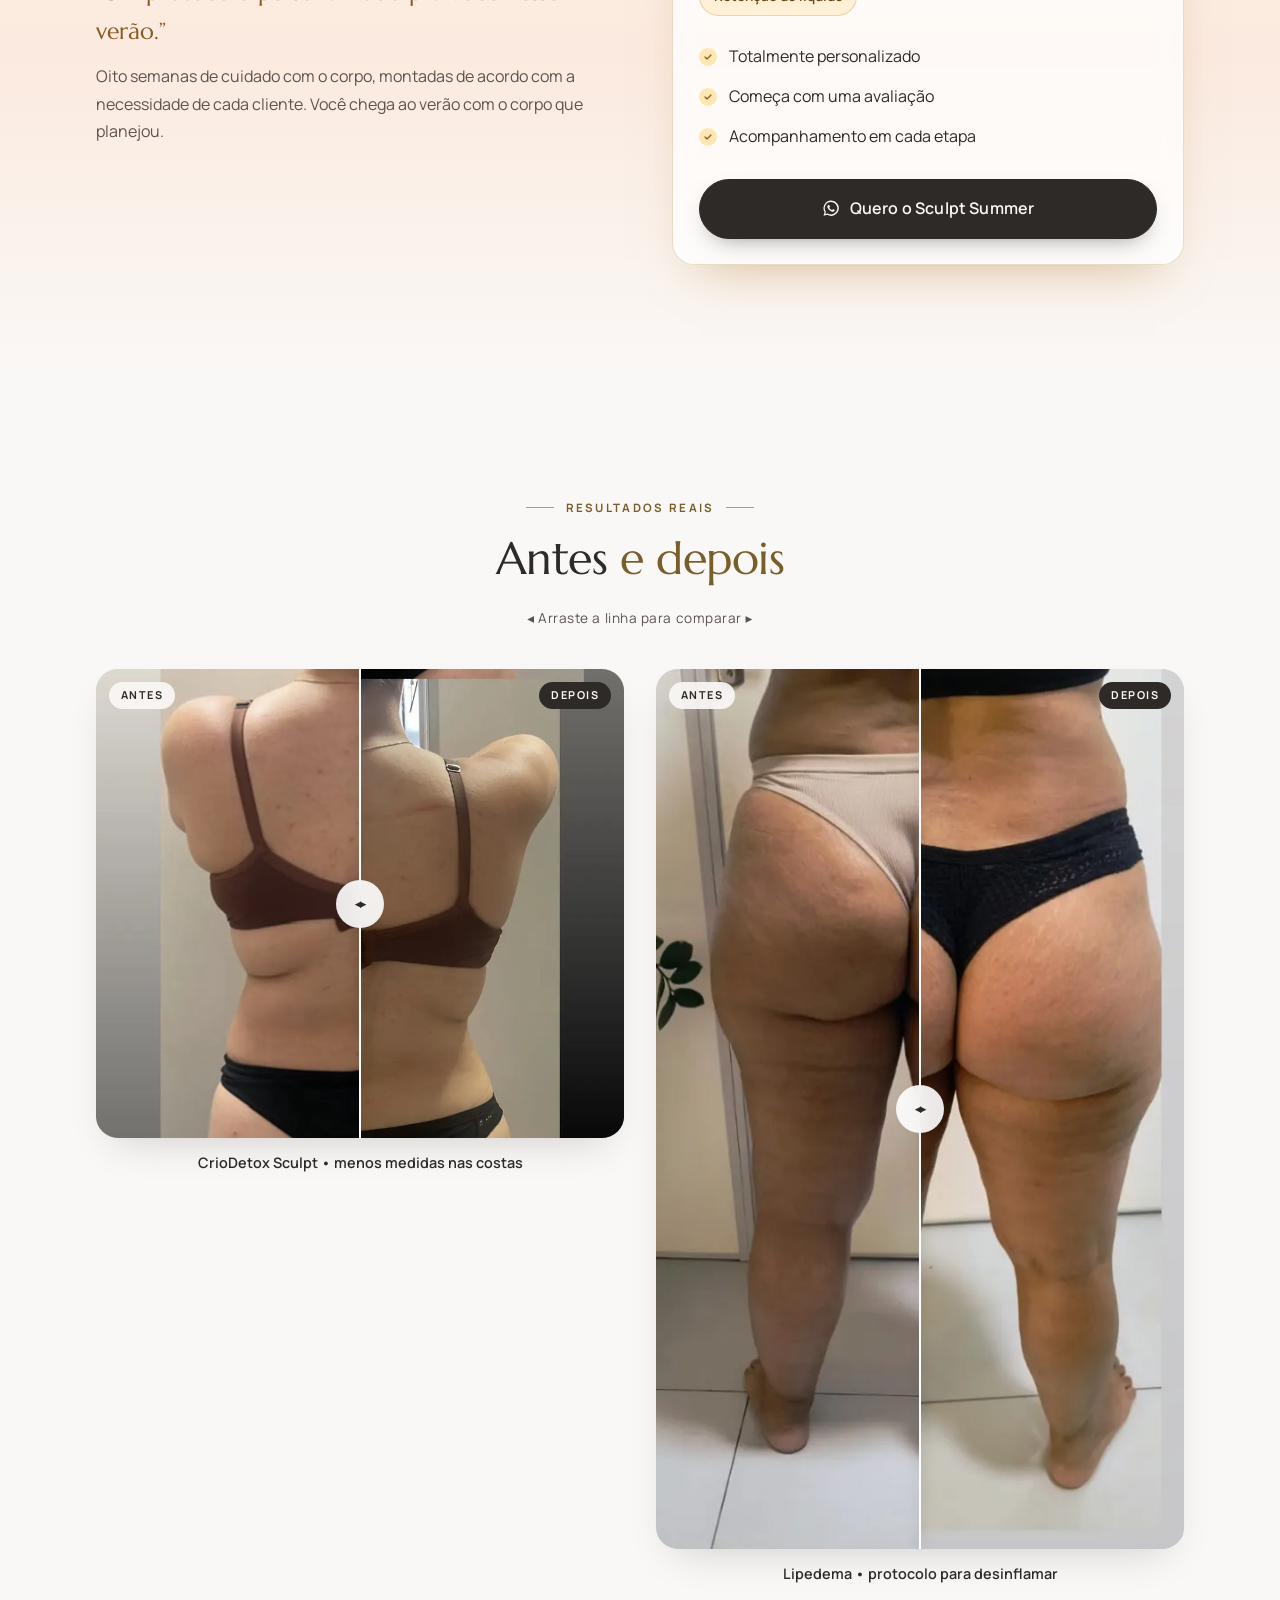
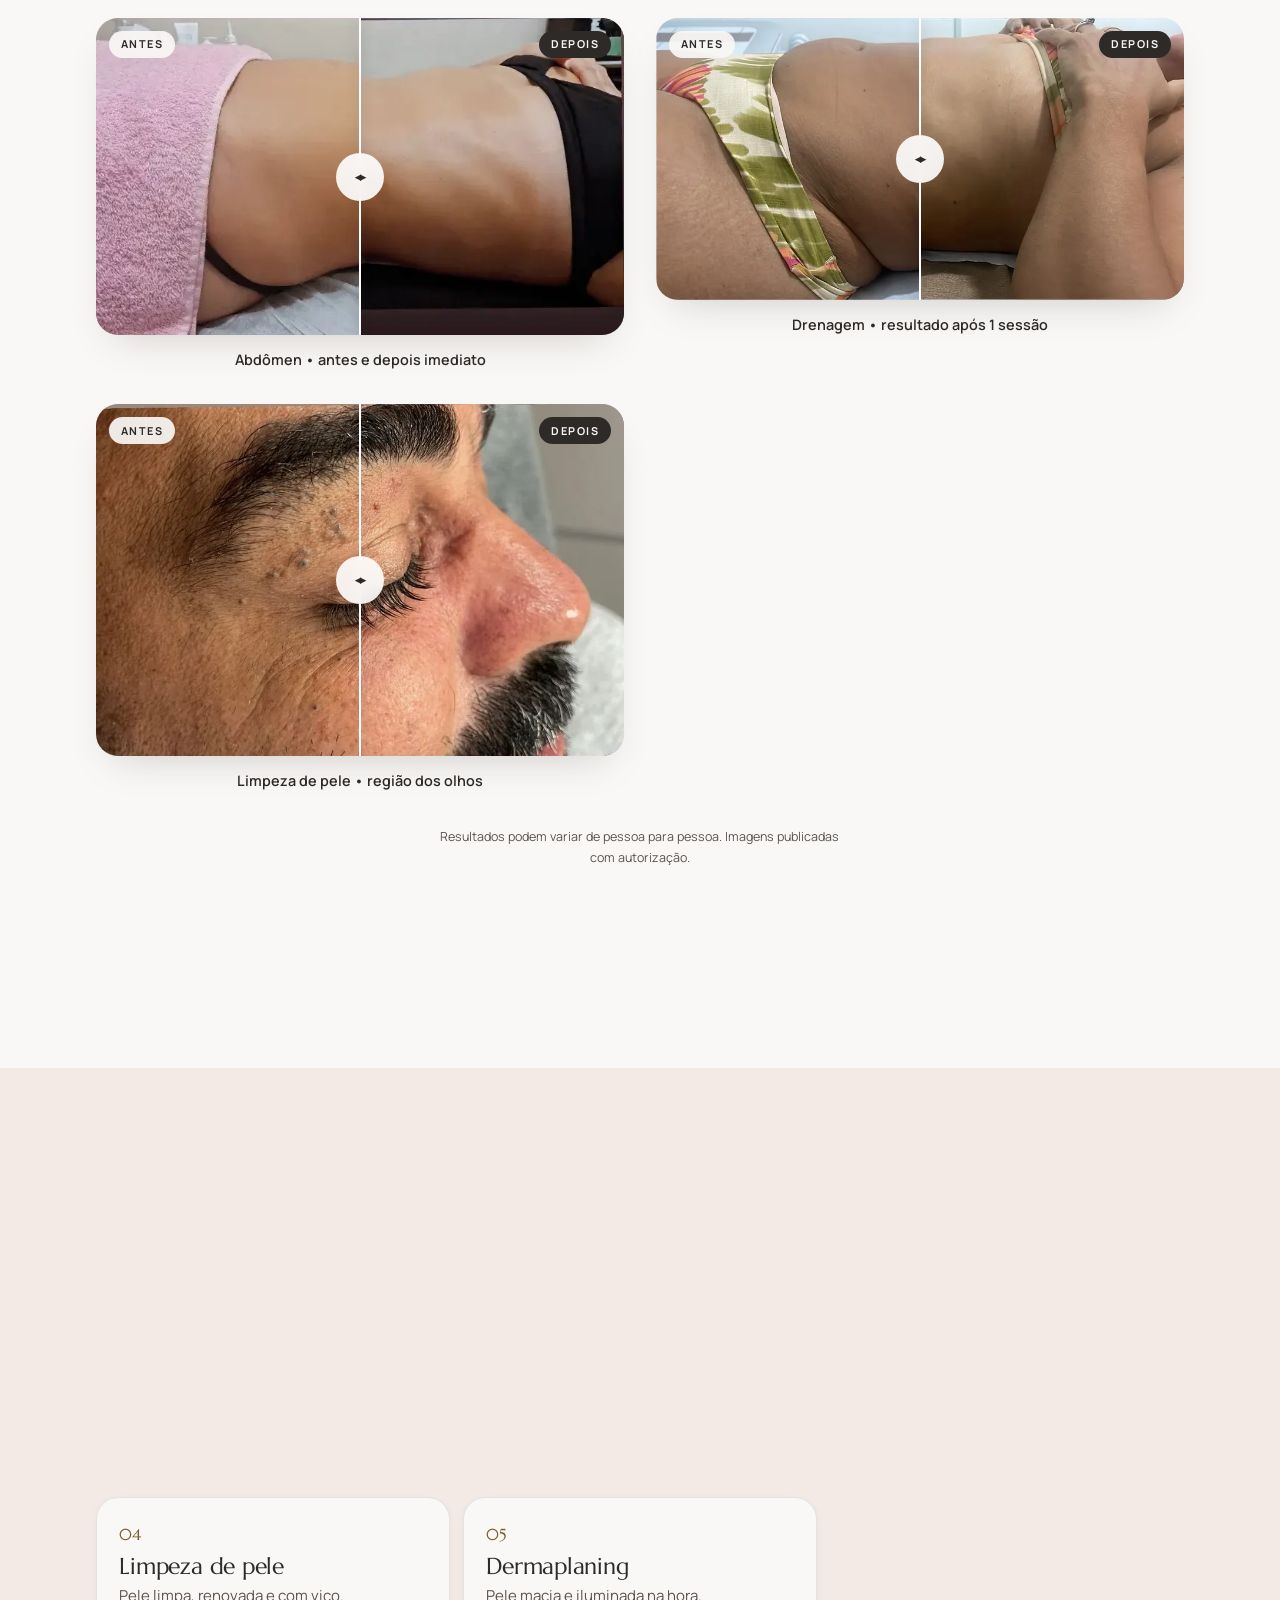
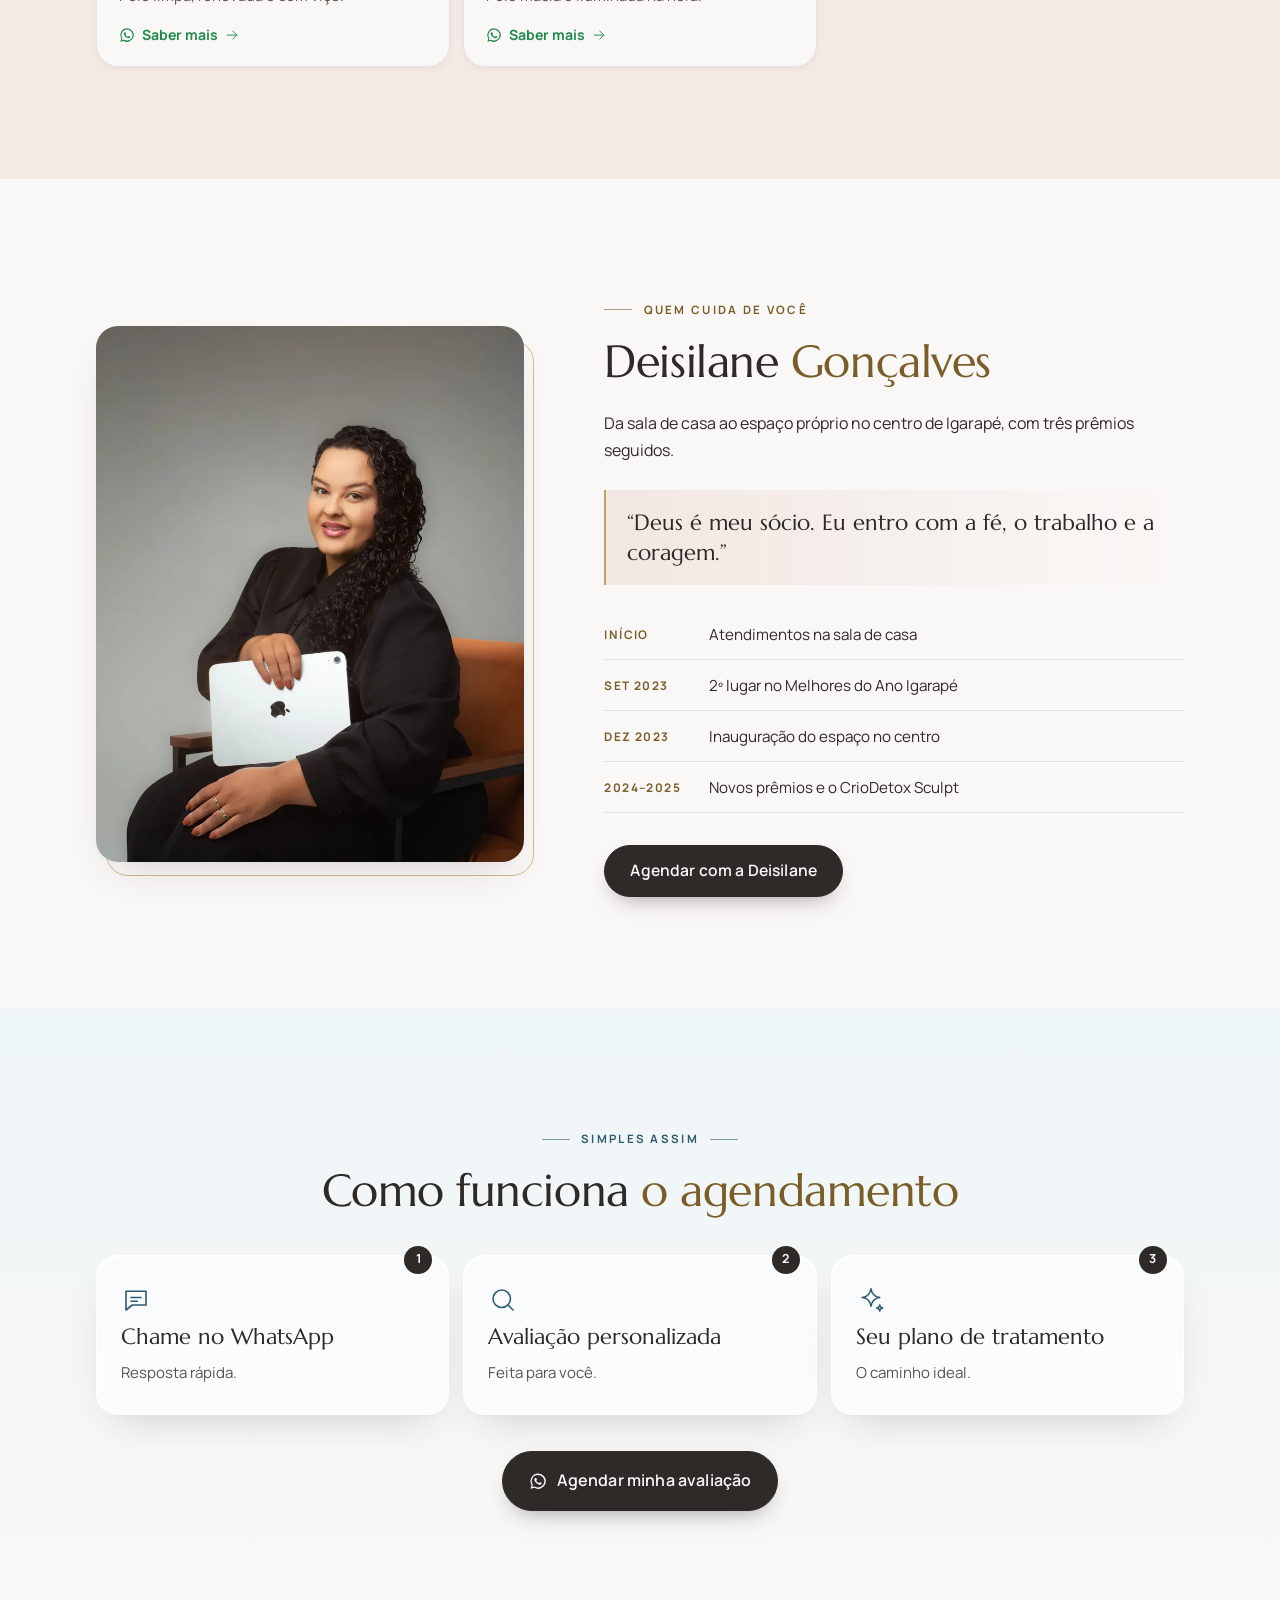
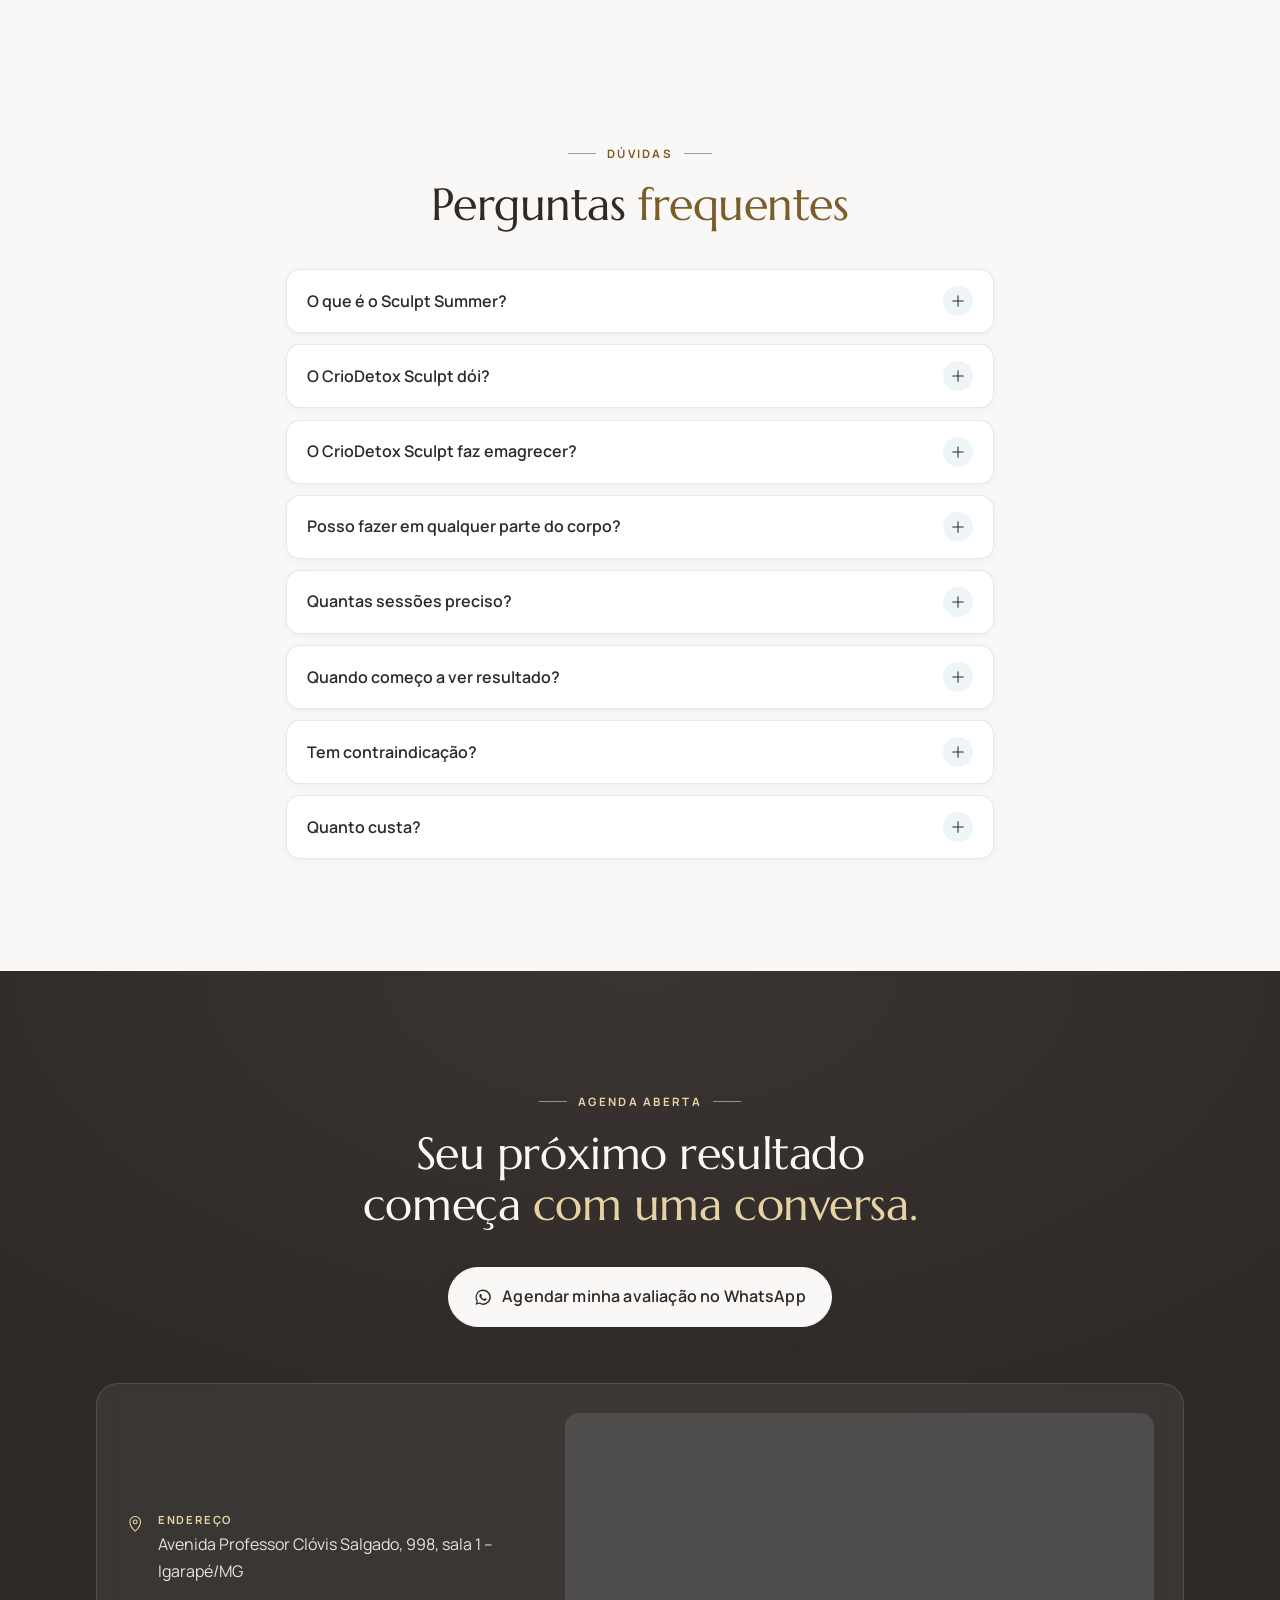
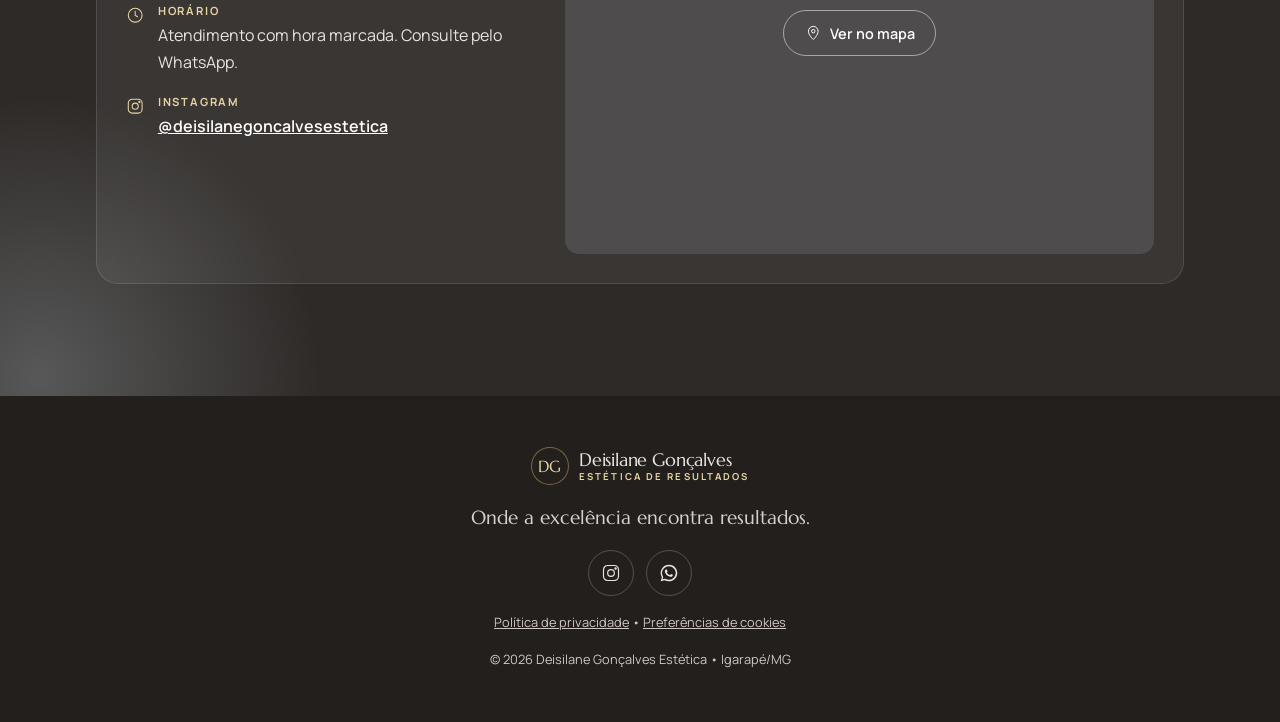
==== commit 61cf98b7: "Volta o site ao estado do commit e5c87c6 (Delete CNAME) Co-Authored-By: Claude Opus 5.5 <noreply@ant" ====
--- a/index.html
+++ b/index.html
@@ -6,7 +6,7 @@
   <title>Deisilane Gonçalves | Estética em Igarapé/MG – CrioDetox Sculpt</title>
   <meta name="description" content="CrioDetox Sculpt em Igarapé/MG: redução de medidas e gordura localizada com a Deisilane Gonçalves, criadora do protocolo e premiada em 2023, 2024 e 2025. Agende sua avaliação pelo WhatsApp.">
   <meta name="theme-color" content="#FAF8F6">
-  <link rel="canonical" href="https://xn--deisilanegonales-npb.com.br/">
+  <link rel="canonical" href="https://davidv1010.github.io/site-dra-deisilane-goncalves/">
 
   <!-- Open Graph (prévia no Instagram/WhatsApp) -->
   <meta property="og:type" content="website">
@@ -14,8 +14,8 @@
   <meta property="og:site_name" content="Deisilane Gonçalves | Estética de Resultados">
   <meta property="og:title" content="Deisilane Gonçalves | Estética de Resultados">
   <meta property="og:description" content="Onde a excelência encontra resultados. Criadora do CrioDetox Sculpt, premiada em 2023, 2024 e 2025. Atendimento em Igarapé/MG.">
-  <meta property="og:url" content="https://xn--deisilanegonales-npb.com.br/">
-  <meta property="og:image" content="https://xn--deisilanegonales-npb.com.br/assets/img/og-image.jpg">
+  <meta property="og:url" content="https://davidv1010.github.io/site-dra-deisilane-goncalves/">
+  <meta property="og:image" content="https://davidv1010.github.io/site-dra-deisilane-goncalves/assets/img/og-image.jpg">
   <meta property="og:image:width" content="1200">
   <meta property="og:image:height" content="630">
   <meta name="twitter:card" content="summary_large_image">
@@ -35,8 +35,8 @@
     "@type": "BeautySalon",
     "name": "Deisilane Gonçalves | Estética de Resultados",
     "description": "Onde a excelência encontra resultados. Estética corporal e facial em Igarapé/MG, criadora do protocolo CrioDetox Sculpt para gordura localizada e redução de medidas.",
-    "url": "https://xn--deisilanegonales-npb.com.br/",
-    "image": "https://xn--deisilanegonales-npb.com.br/assets/img/og-image.jpg",
+    "url": "https://davidv1010.github.io/site-dra-deisilane-goncalves/",
+    "image": "https://davidv1010.github.io/site-dra-deisilane-goncalves/assets/img/og-image.jpg",
     "telephone": "+55-31-99236-3511",
     "priceRange": "$$",
     "address": {
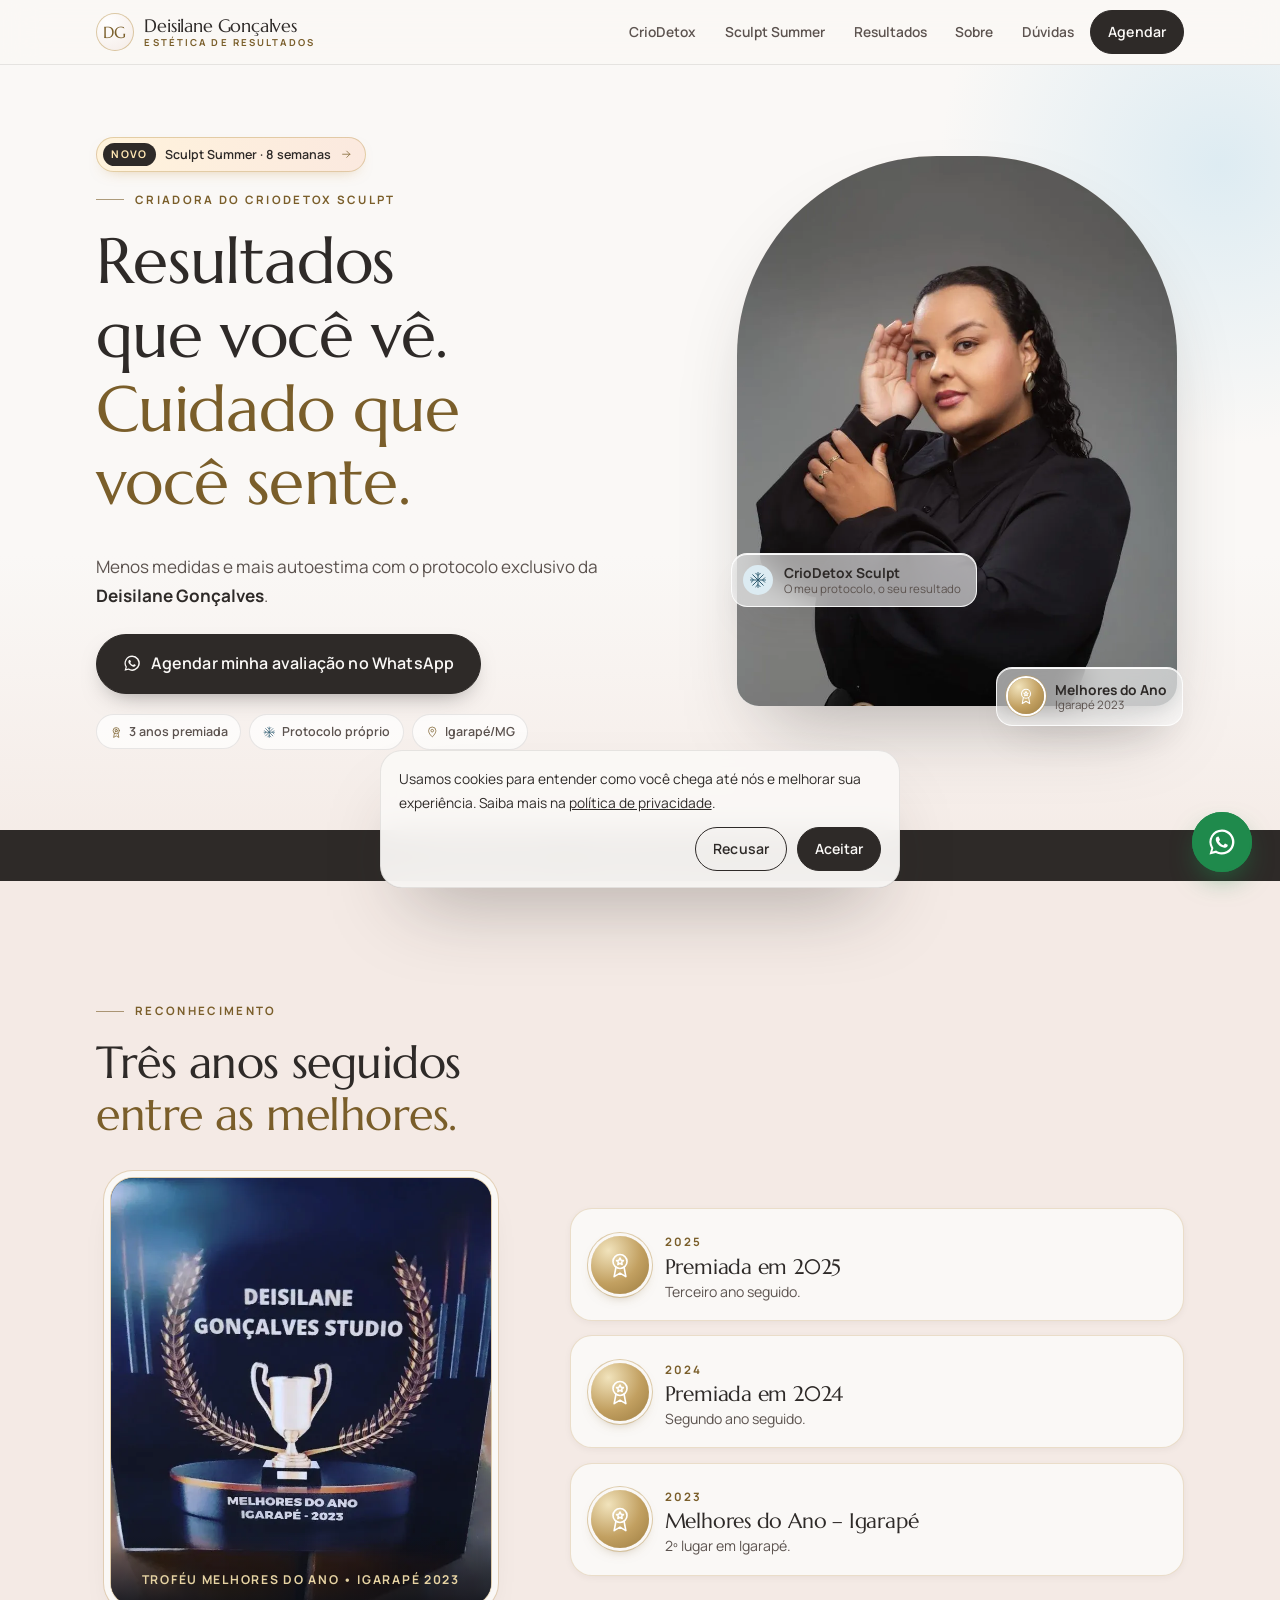
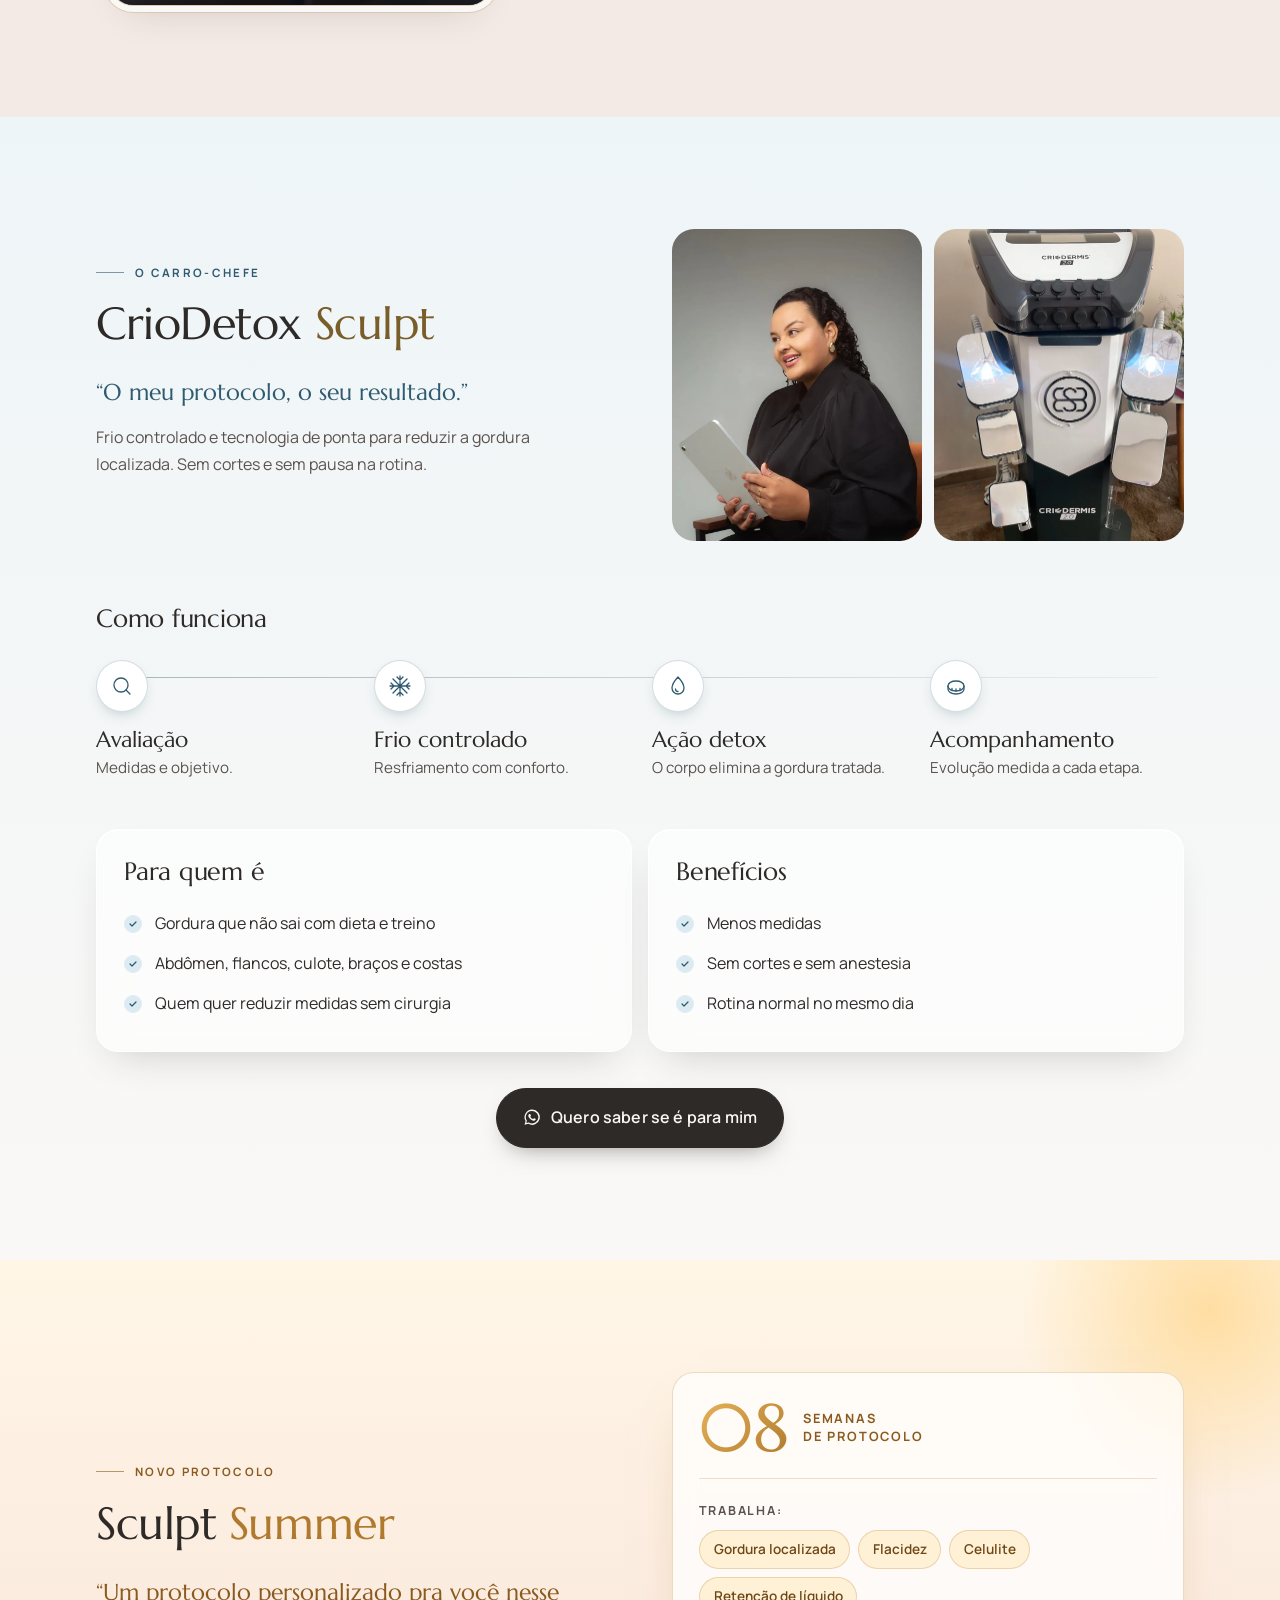
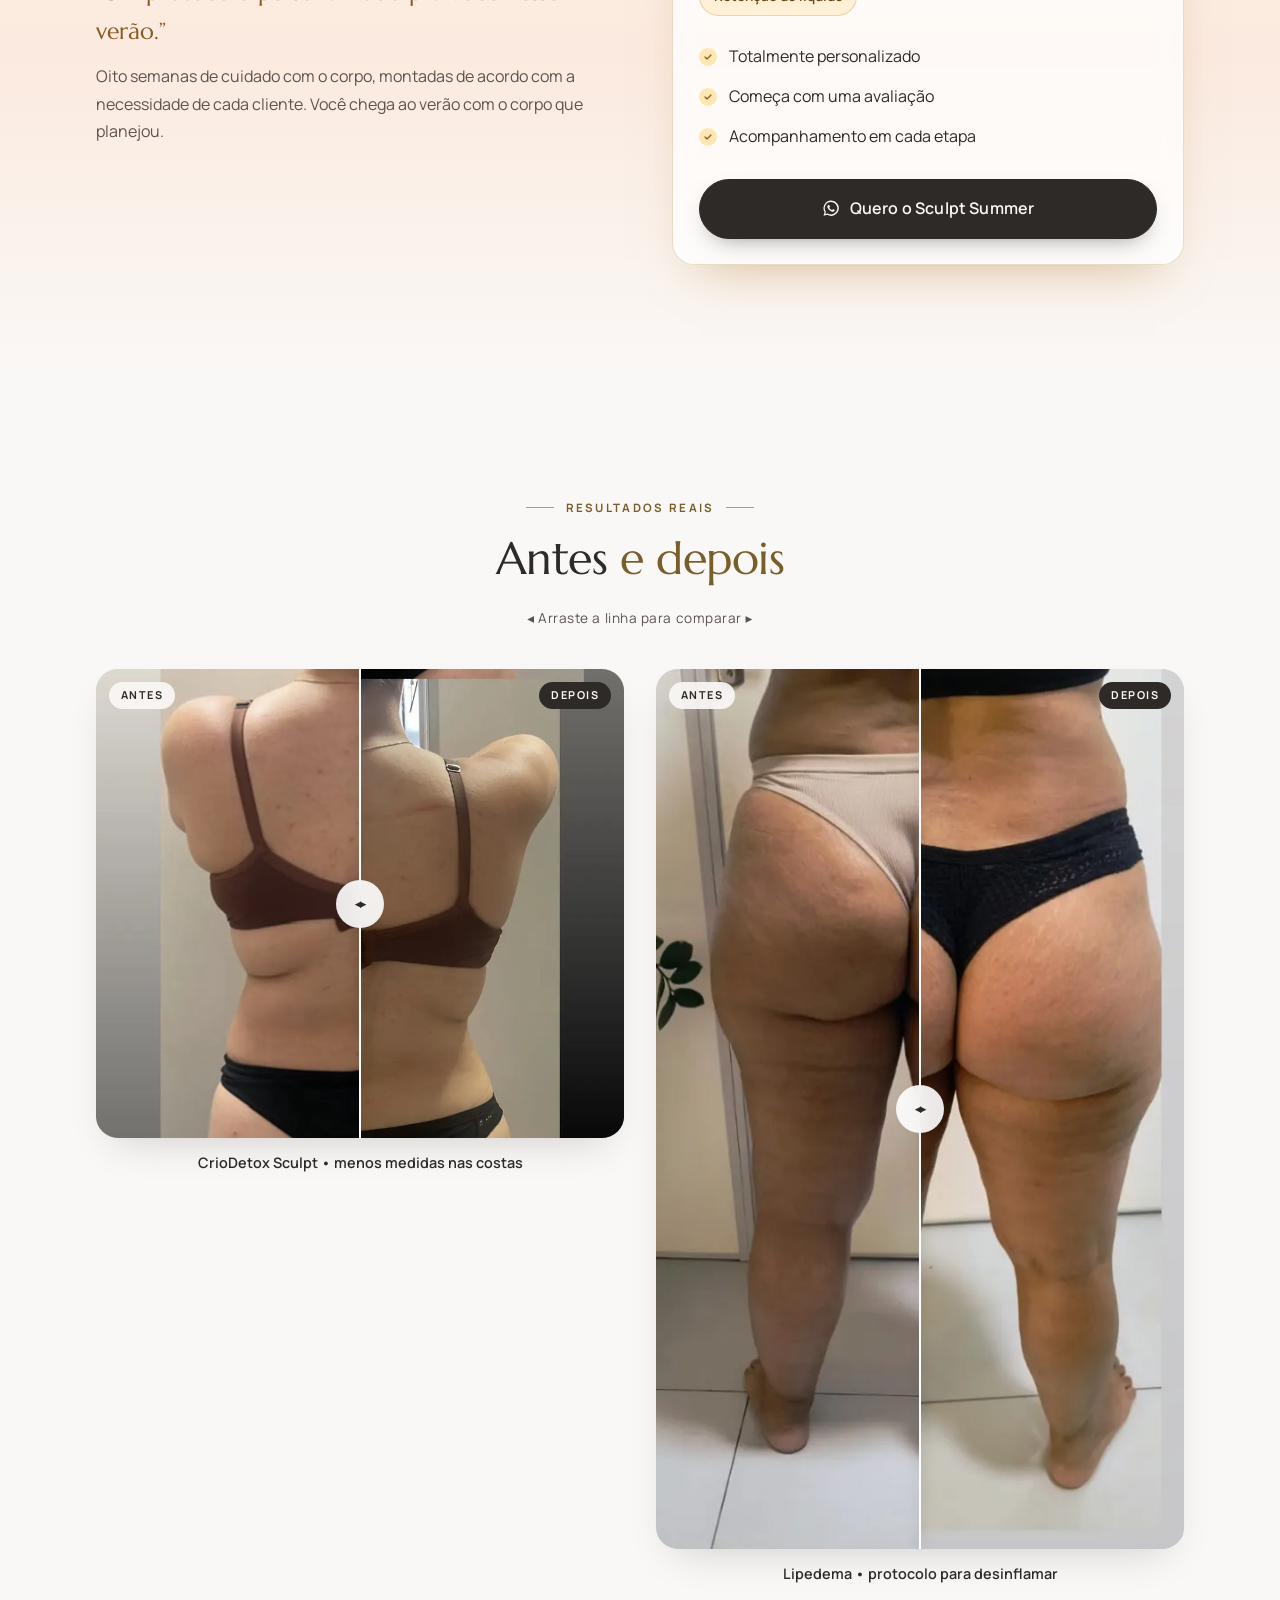
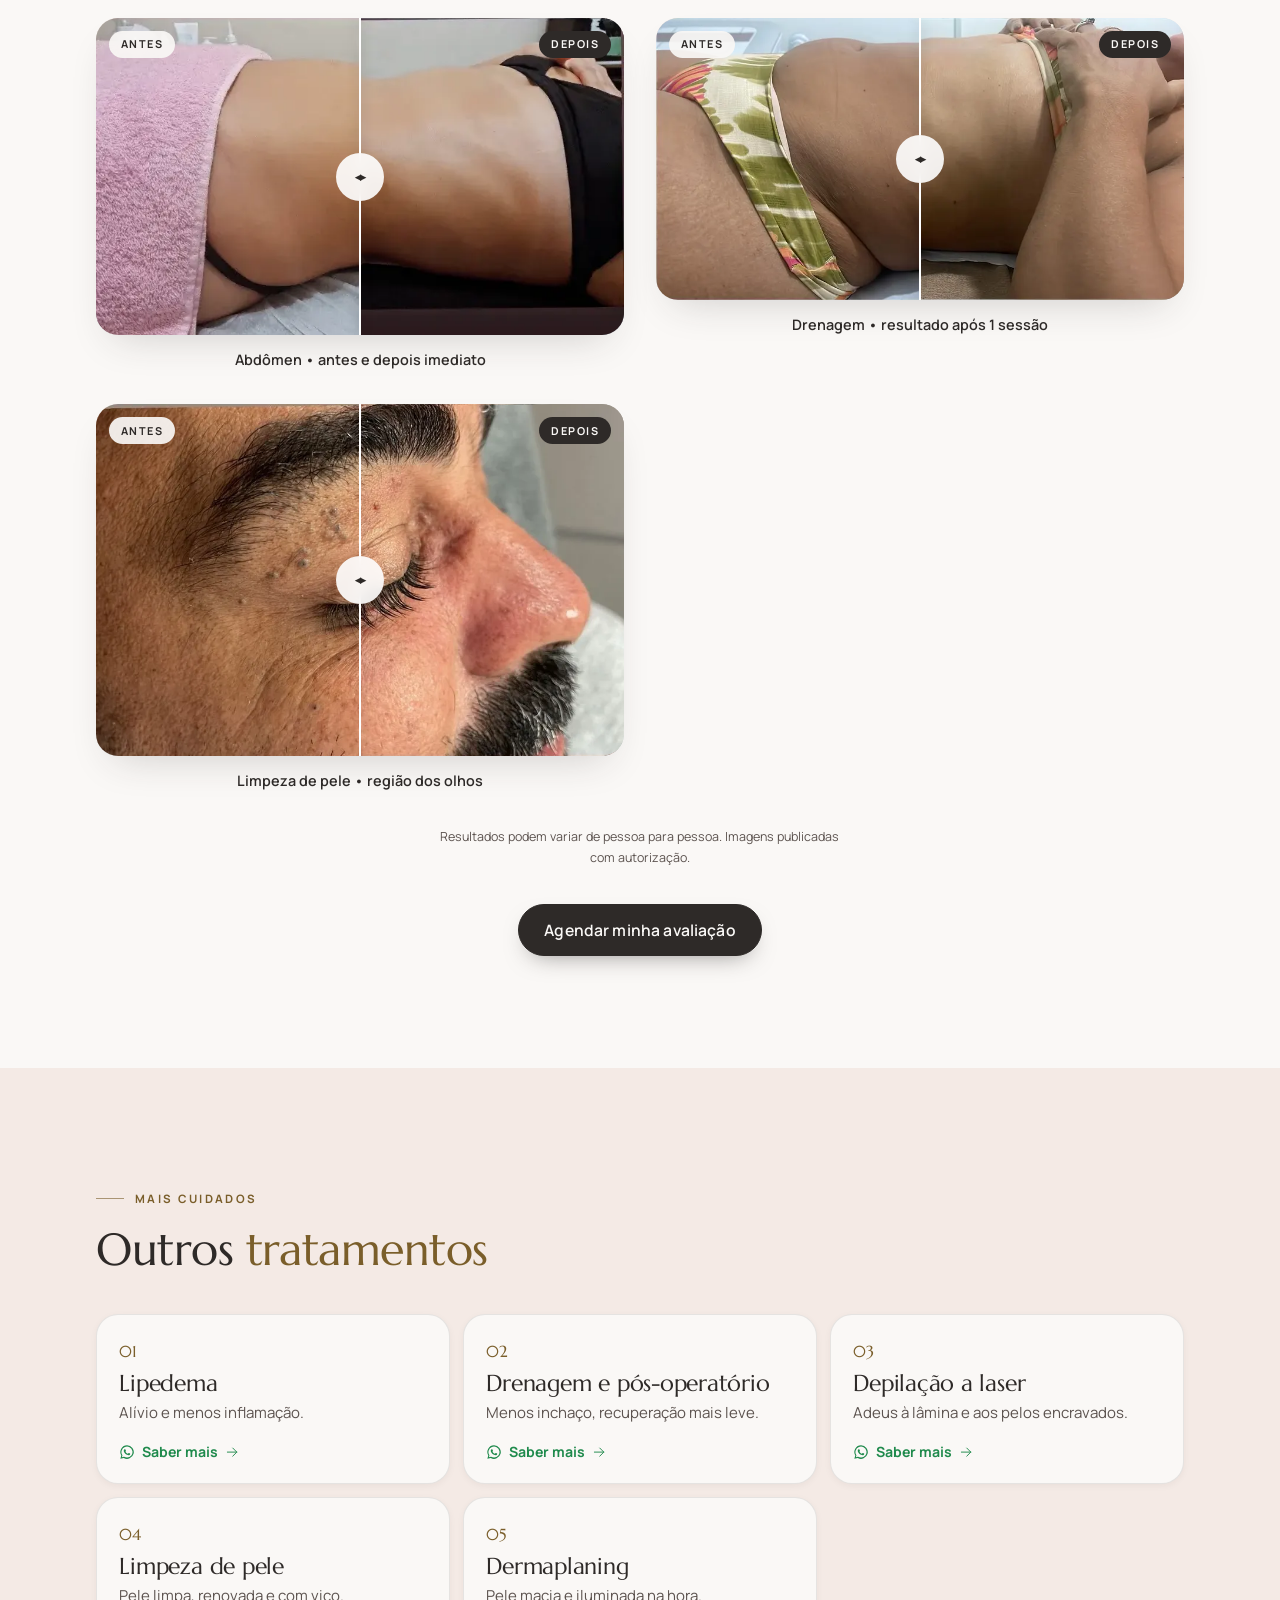
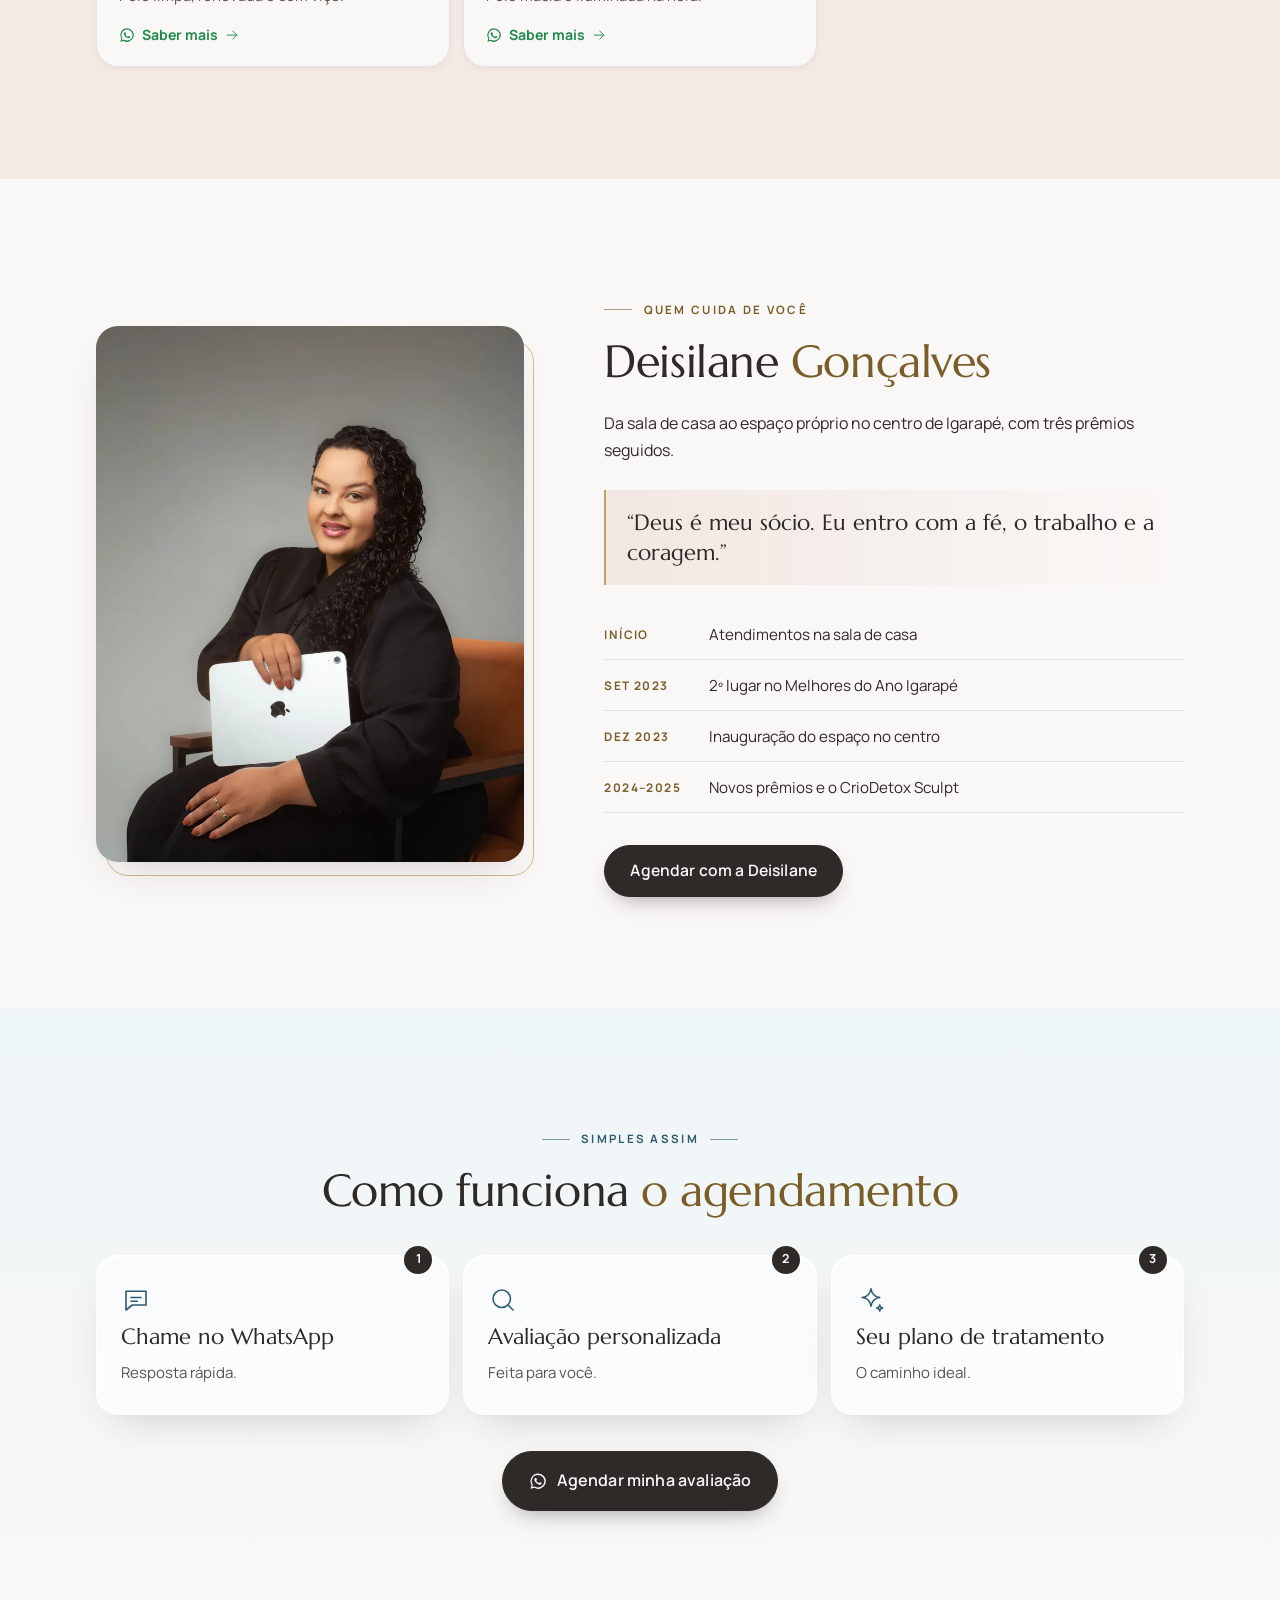
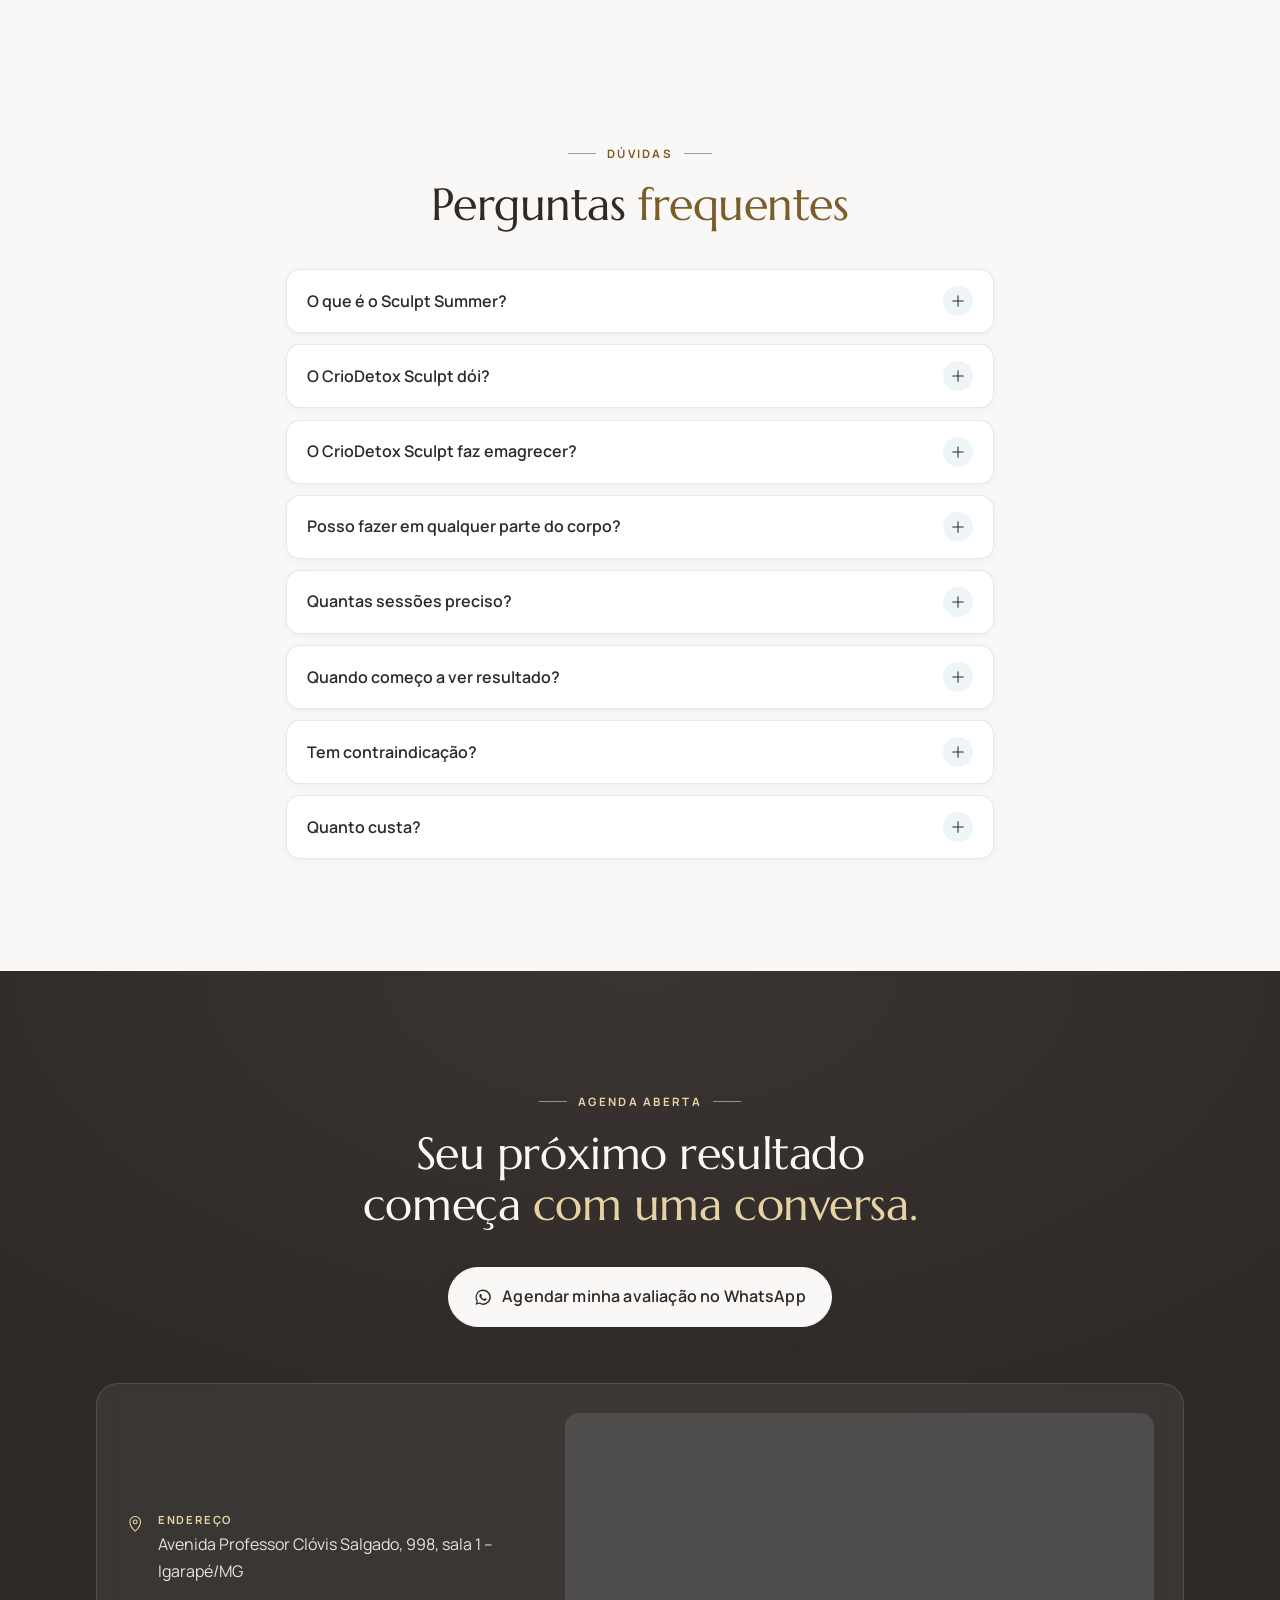
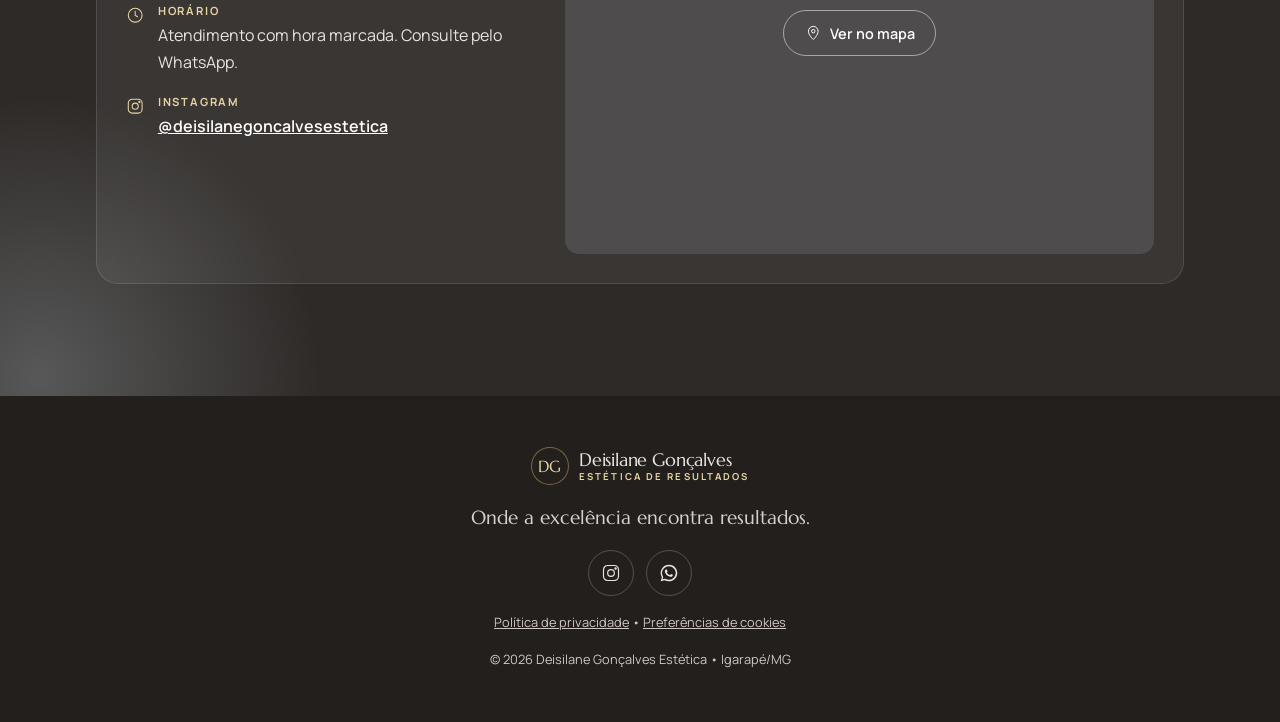
==== commit 1c3bd5e3: "Mostra o endereço com ç nos links do site Co-Authored-By: Claude Opus 5.5 <noreply@anthropic.com>" ====
--- a/index.html
+++ b/index.html
@@ -6,7 +6,7 @@
   <title>Deisilane Gonçalves | Estética em Igarapé/MG – CrioDetox Sculpt</title>
   <meta name="description" content="CrioDetox Sculpt em Igarapé/MG: redução de medidas e gordura localizada com a Deisilane Gonçalves, criadora do protocolo e premiada em 2023, 2024 e 2025. Agende sua avaliação pelo WhatsApp.">
   <meta name="theme-color" content="#FAF8F6">
-  <link rel="canonical" href="https://davidv1010.github.io/site-dra-deisilane-goncalves/">
+  <link rel="canonical" href="https://deisilanegonçales.com.br/">
 
   <!-- Open Graph (prévia no Instagram/WhatsApp) -->
   <meta property="og:type" content="website">
@@ -14,8 +14,8 @@
   <meta property="og:site_name" content="Deisilane Gonçalves | Estética de Resultados">
   <meta property="og:title" content="Deisilane Gonçalves | Estética de Resultados">
   <meta property="og:description" content="Onde a excelência encontra resultados. Criadora do CrioDetox Sculpt, premiada em 2023, 2024 e 2025. Atendimento em Igarapé/MG.">
-  <meta property="og:url" content="https://davidv1010.github.io/site-dra-deisilane-goncalves/">
-  <meta property="og:image" content="https://davidv1010.github.io/site-dra-deisilane-goncalves/assets/img/og-image.jpg">
+  <meta property="og:url" content="https://deisilanegonçales.com.br/">
+  <meta property="og:image" content="https://deisilanegonçales.com.br/assets/img/og-image.jpg">
   <meta property="og:image:width" content="1200">
   <meta property="og:image:height" content="630">
   <meta name="twitter:card" content="summary_large_image">
@@ -35,8 +35,8 @@
     "@type": "BeautySalon",
     "name": "Deisilane Gonçalves | Estética de Resultados",
     "description": "Onde a excelência encontra resultados. Estética corporal e facial em Igarapé/MG, criadora do protocolo CrioDetox Sculpt para gordura localizada e redução de medidas.",
-    "url": "https://davidv1010.github.io/site-dra-deisilane-goncalves/",
-    "image": "https://davidv1010.github.io/site-dra-deisilane-goncalves/assets/img/og-image.jpg",
+    "url": "https://deisilanegonçales.com.br/",
+    "image": "https://deisilanegonçales.com.br/assets/img/og-image.jpg",
     "telephone": "+55-31-99236-3511",
     "priceRange": "$$",
     "address": {
